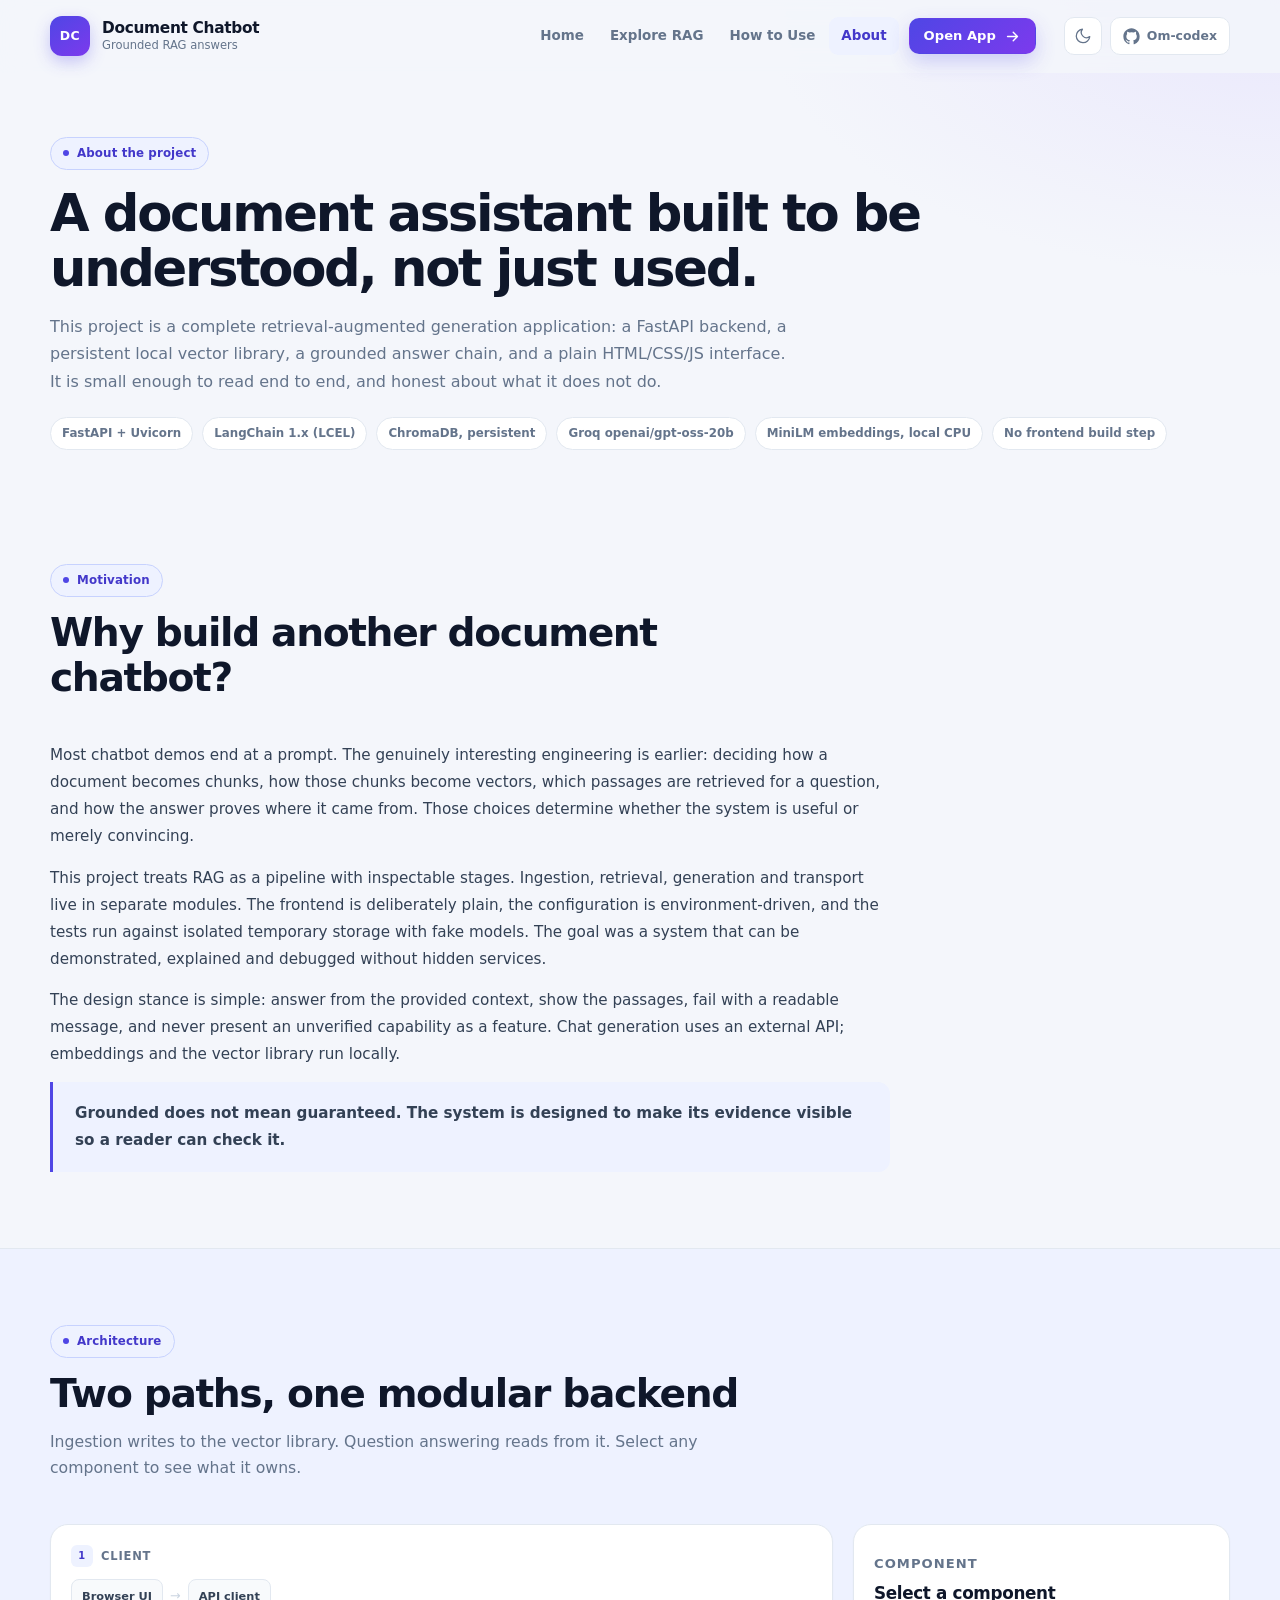
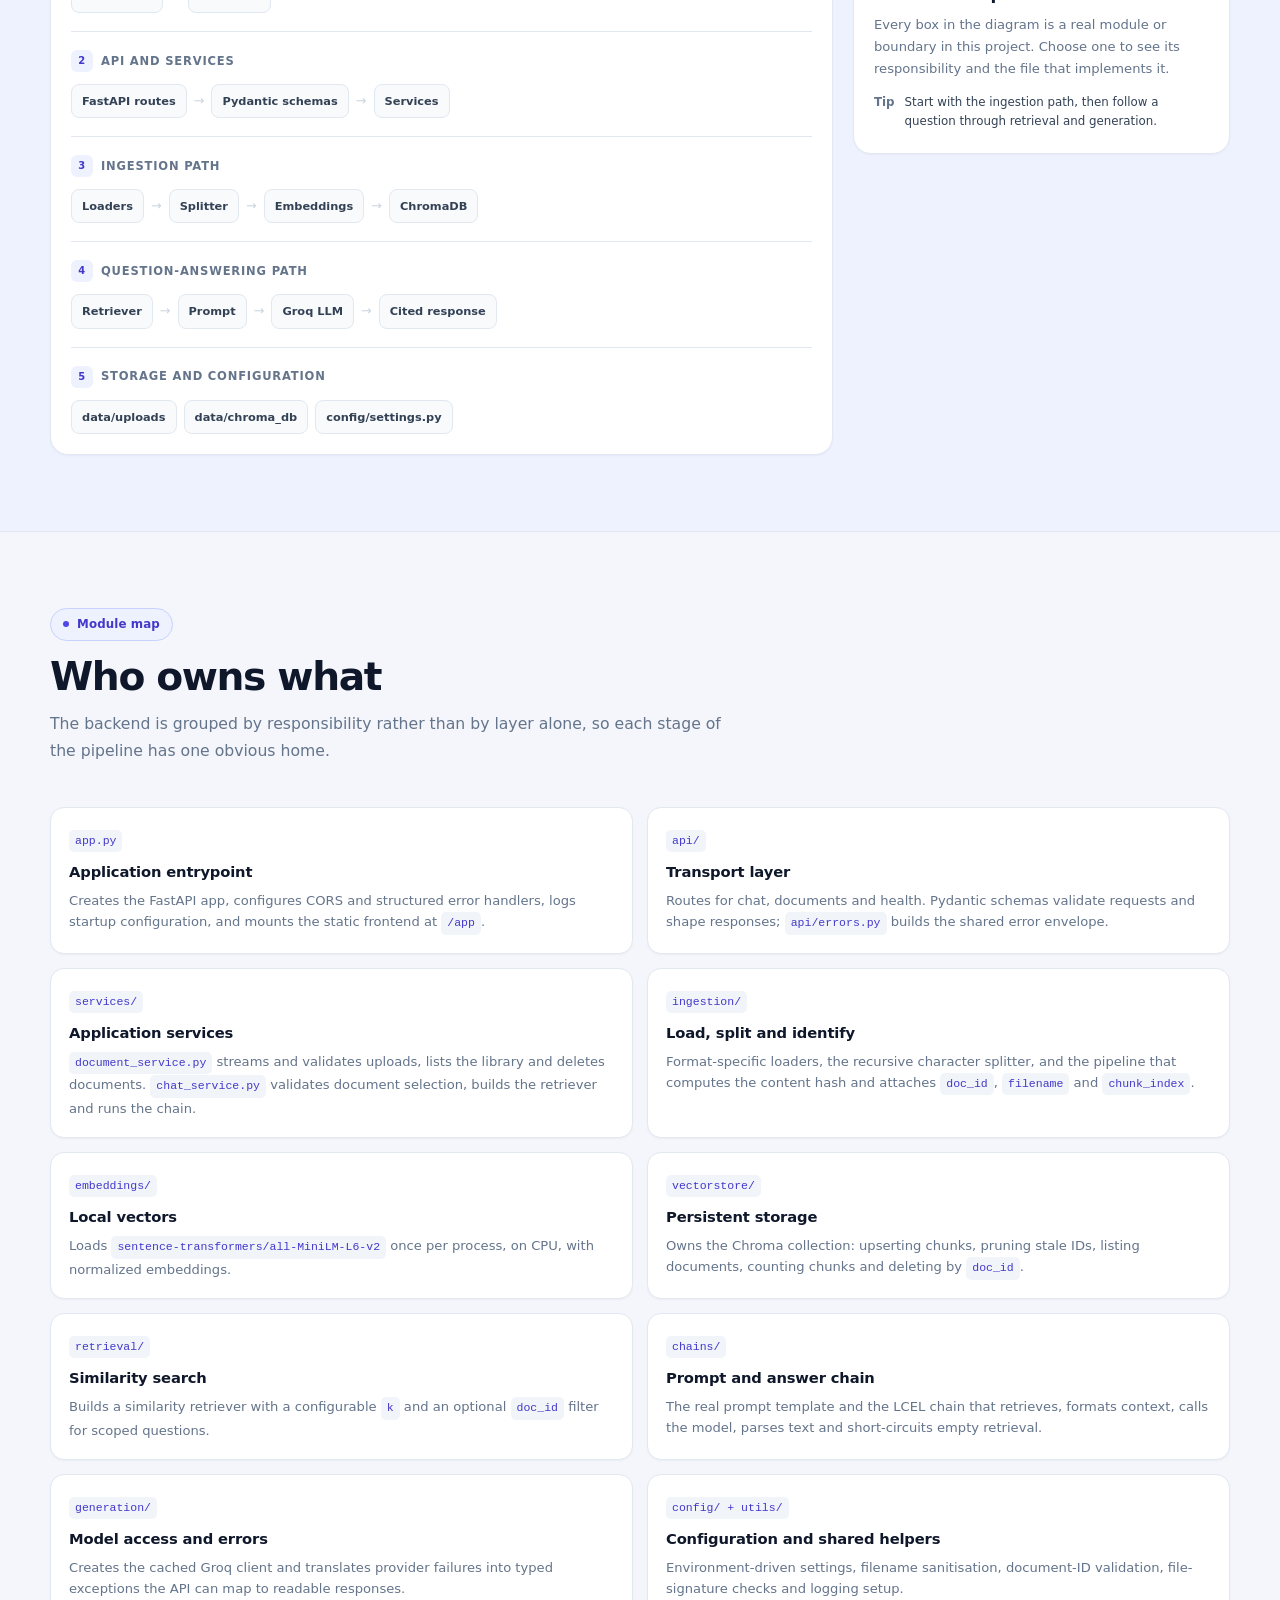
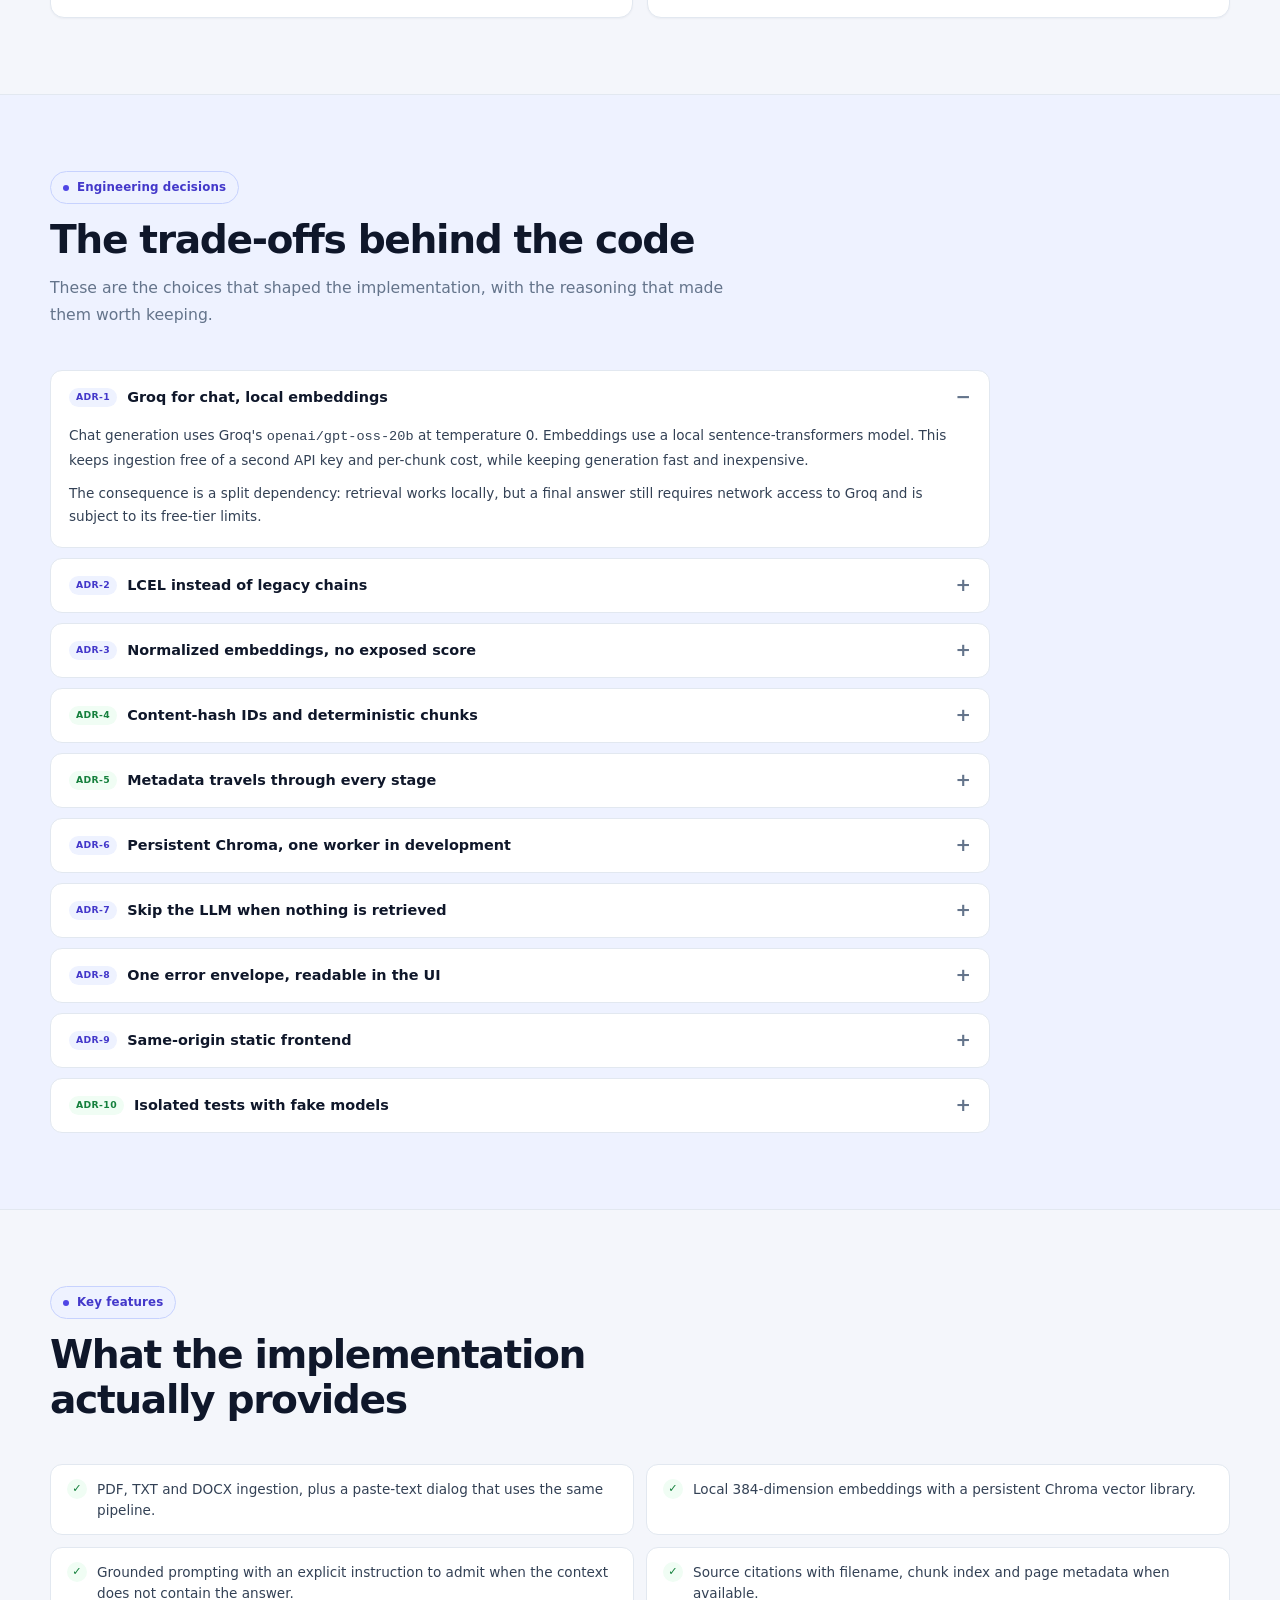
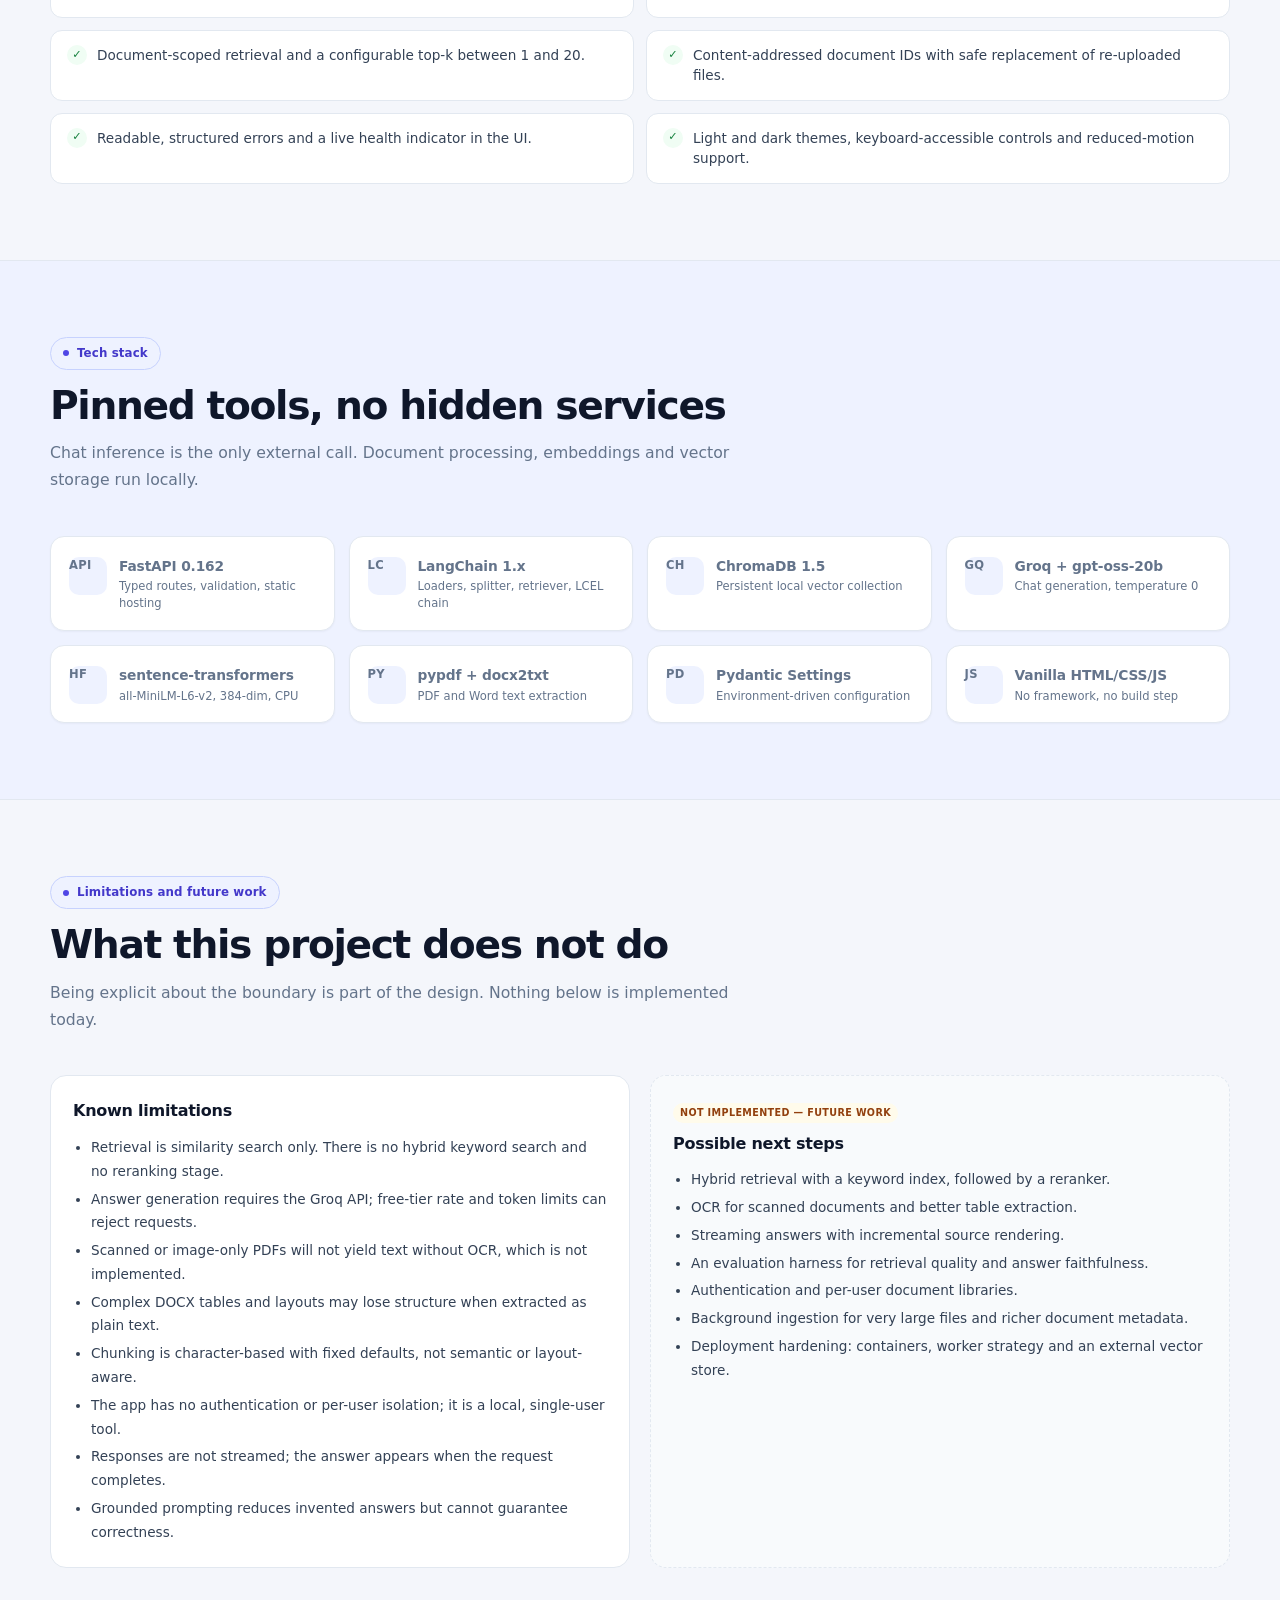
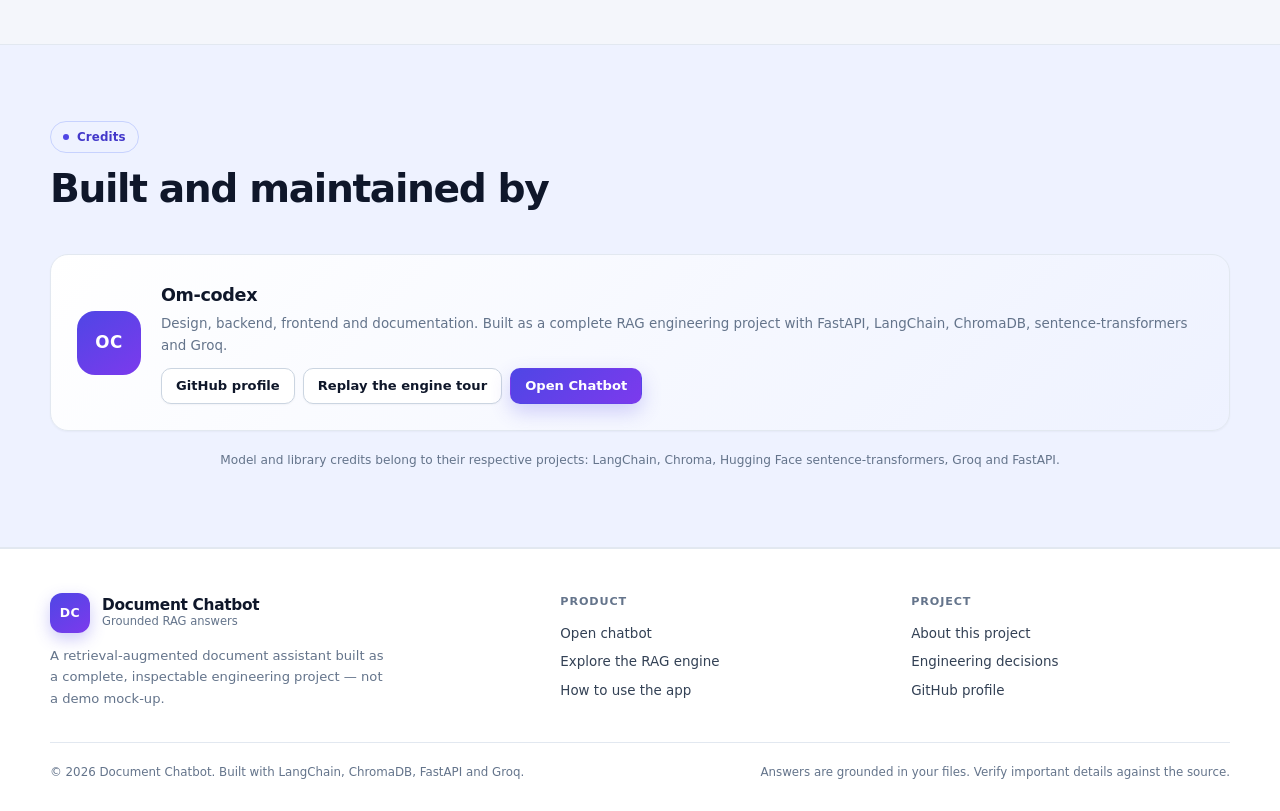
==== frontend/about.html @ 662daa74 "feat(frontend): add landing page, RAG engine tour, app tour and About page Add a professional site f" ====
<!doctype html>
<html lang="en">
<head>
  <meta charset="utf-8" />
  <meta name="viewport" content="width=device-width, initial-scale=1" />
  <meta name="description" content="About the Document Chatbot: motivation, architecture, backend module responsibilities, engineering decisions, limitations and credits." />
  <title>About — Document Chatbot</title>
  <link rel="icon" href="favicon.svg" type="image/svg+xml" />
  <link rel="stylesheet" href="css/site.css?v=1" />
  <script src="js/theme.js"></script>
</head>
<body>
  <a class="skip-link" href="#main">Skip to content</a>

  <header class="site-header" id="site-header">
    <div class="container site-header__inner">
      <a class="site-brand" href="index.html" aria-label="Document Chatbot home">
        <span class="site-brand__mark" aria-hidden="true">DC</span>
        <span class="site-brand__text">
          <strong>Document Chatbot</strong>
          <span>Grounded RAG answers</span>
        </span>
      </a>

      <nav class="site-nav" id="site-nav" aria-label="Primary">
        <a href="index.html">Home</a>
        <a href="tour.html?tour=rag">Explore RAG</a>
        <a href="tour.html?tour=app">How to Use</a>
        <a href="about.html" aria-current="page">About</a>
        <a class="btn btn--primary btn--sm" href="chat.html">
          Open App
          <svg viewBox="0 0 24 24" fill="none" stroke="currentColor" stroke-width="2" stroke-linecap="round" stroke-linejoin="round" aria-hidden="true">
            <path d="M5 12h14M13 6l6 6-6 6" />
          </svg>
        </a>
      </nav>

      <div class="site-tools">
        <button id="theme-toggle" class="icon-btn" type="button" aria-label="Dark mode" aria-pressed="false" title="Switch to dark mode">
          <svg class="theme-icon theme-icon--moon" viewBox="0 0 24 24" fill="none" stroke="currentColor" stroke-width="1.7" stroke-linecap="round" stroke-linejoin="round" aria-hidden="true">
            <path d="M21 12.8A9 9 0 1 1 11.2 3a7 7 0 0 0 9.8 9.8Z" />
          </svg>
          <svg class="theme-icon theme-icon--sun" viewBox="0 0 24 24" fill="none" stroke="currentColor" stroke-width="1.7" stroke-linecap="round" stroke-linejoin="round" aria-hidden="true">
            <circle cx="12" cy="12" r="4" />
            <path d="M12 2v2M12 20v2M4.93 4.93l1.41 1.41M17.66 17.66l1.41 1.41M2 12h2M20 12h2M6.34 17.66l-1.41 1.41M19.07 4.93l-1.41 1.41" />
          </svg>
        </button>
        <a class="github-link" href="https://github.com/Om-codex" target="_blank" rel="noopener noreferrer" title="Om-codex on GitHub" aria-label="Om-codex on GitHub">
          <svg viewBox="0 0 24 24" fill="currentColor" aria-hidden="true">
            <path d="M12 .5C5.73.5.5 5.73.5 12a11.5 11.5 0 0 0 7.86 10.92c.58.1.79-.25.79-.56v-2c-3.2.7-3.88-1.37-3.88-1.37-.53-1.34-1.3-1.7-1.3-1.7-1.06-.72.08-.71.08-.71 1.17.08 1.78 1.2 1.78 1.2 1.04 1.78 2.73 1.27 3.4.97.1-.75.4-1.27.73-1.56-2.55-.29-5.23-1.28-5.23-5.7 0-1.26.45-2.29 1.19-3.1-.12-.29-.52-1.46.11-3.05 0 0 .97-.31 3.18 1.18a11.1 11.1 0 0 1 5.8 0c2.2-1.49 3.17-1.18 3.17-1.18.63 1.59.23 2.76.11 3.05.74.81 1.19 1.84 1.19 3.1 0 4.43-2.69 5.4-5.25 5.69.41.36.78 1.06.78 2.14v3.17c0 .31.21.67.8.56A11.5 11.5 0 0 0 23.5 12C23.5 5.73 18.27.5 12 .5Z" />
          </svg>
          <span>Om-codex</span>
        </a>
        <button class="nav-toggle" id="nav-toggle" type="button" aria-expanded="false" aria-controls="site-nav" aria-label="Open menu">
          <span></span><span></span><span></span>
        </button>
      </div>
    </div>
  </header>

  <main id="main">
    <!-- =========================================================== A. intro -->
    <section class="about-hero">
      <div class="container">
        <span class="eyebrow">About the project</span>
        <h1>A document assistant built to be understood, not just used.</h1>
        <p>
          This project is a complete retrieval-augmented generation application: a FastAPI
          backend, a persistent local vector library, a grounded answer chain, and a plain
          HTML/CSS/JS interface. It is small enough to read end to end, and honest about
          what it does not do.
        </p>
        <div class="about-facts">
          <span class="about-fact">FastAPI + Uvicorn</span>
          <span class="about-fact">LangChain 1.x (LCEL)</span>
          <span class="about-fact">ChromaDB, persistent</span>
          <span class="about-fact">Groq openai/gpt-oss-20b</span>
          <span class="about-fact">MiniLM embeddings, local CPU</span>
          <span class="about-fact">No frontend build step</span>
        </div>
      </div>
    </section>

    <!-- ====================================================== A. motivation -->
    <section class="section" id="motivation">
      <div class="container">
        <div class="section-head section-head--left" data-reveal>
          <span class="eyebrow">Motivation</span>
          <h2>Why build another document chatbot?</h2>
        </div>

        <div class="prose" data-reveal>
          <p>
            Most chatbot demos end at a prompt. The genuinely interesting engineering is
            earlier: deciding how a document becomes chunks, how those chunks become
            vectors, which passages are retrieved for a question, and how the answer
            proves where it came from. Those choices determine whether the system is
            useful or merely convincing.
          </p>
          <p>
            This project treats RAG as a pipeline with inspectable stages. Ingestion,
            retrieval, generation and transport live in separate modules. The frontend is
            deliberately plain, the configuration is environment-driven, and the tests run
            against isolated temporary storage with fake models. The goal was a system
            that can be demonstrated, explained and debugged without hidden services.
          </p>
          <p>
            The design stance is simple: answer from the provided context, show the
            passages, fail with a readable message, and never present an unverified
            capability as a feature. Chat generation uses an external API; embeddings and
            the vector library run locally.
          </p>
          <p class="pull-quote">
            Grounded does not mean guaranteed. The system is designed to make its evidence
            visible so a reader can check it.
          </p>
        </div>
      </div>
    </section>

    <!-- ==================================================== B. architecture -->
    <section class="section section--soft" id="architecture">
      <div class="container">
        <div class="section-head section-head--left" data-reveal>
          <span class="eyebrow">Architecture</span>
          <h2>Two paths, one modular backend</h2>
          <p>Ingestion writes to the vector library. Question answering reads from it. Select any component to see what it owns.</p>
        </div>

        <div class="arch-layout" data-reveal>
          <div class="arch-canvas">
            <div class="arch-lane">
              <p class="arch-lane__title"><span>1</span>Client</p>
              <div class="arch-flow">
                <button class="arch-node" type="button" data-node="client" aria-pressed="false">Browser UI</button>
                <span class="arch-arrow" aria-hidden="true">→</span>
                <button class="arch-node" type="button" data-node="apiclient" aria-pressed="false">API client</button>
              </div>
            </div>

            <div class="arch-lane">
              <p class="arch-lane__title"><span>2</span>API and services</p>
              <div class="arch-flow">
                <button class="arch-node" type="button" data-node="routes" aria-pressed="false">FastAPI routes</button>
                <span class="arch-arrow" aria-hidden="true">→</span>
                <button class="arch-node" type="button" data-node="schemas" aria-pressed="false">Pydantic schemas</button>
                <span class="arch-arrow" aria-hidden="true">→</span>
                <button class="arch-node" type="button" data-node="services" aria-pressed="false">Services</button>
              </div>
            </div>

            <div class="arch-lane">
              <p class="arch-lane__title"><span>3</span>Ingestion path</p>
              <div class="arch-flow">
                <button class="arch-node" type="button" data-node="loaders" aria-pressed="false">Loaders</button>
                <span class="arch-arrow" aria-hidden="true">→</span>
                <button class="arch-node" type="button" data-node="splitter" aria-pressed="false">Splitter</button>
                <span class="arch-arrow" aria-hidden="true">→</span>
                <button class="arch-node" type="button" data-node="embeddings" aria-pressed="false">Embeddings</button>
                <span class="arch-arrow" aria-hidden="true">→</span>
                <button class="arch-node" type="button" data-node="chroma" aria-pressed="false">ChromaDB</button>
              </div>
            </div>

            <div class="arch-lane">
              <p class="arch-lane__title"><span>4</span>Question-answering path</p>
              <div class="arch-flow">
                <button class="arch-node" type="button" data-node="retriever" aria-pressed="false">Retriever</button>
                <span class="arch-arrow" aria-hidden="true">→</span>
                <button class="arch-node" type="button" data-node="prompt" aria-pressed="false">Prompt</button>
                <span class="arch-arrow" aria-hidden="true">→</span>
                <button class="arch-node" type="button" data-node="llm" aria-pressed="false">Groq LLM</button>
                <span class="arch-arrow" aria-hidden="true">→</span>
                <button class="arch-node" type="button" data-node="response" aria-pressed="false">Cited response</button>
              </div>
            </div>

            <div class="arch-lane">
              <p class="arch-lane__title"><span>5</span>Storage and configuration</p>
              <div class="arch-flow">
                <button class="arch-node" type="button" data-node="uploads" aria-pressed="false">data/uploads</button>
                <button class="arch-node" type="button" data-node="chromadb" aria-pressed="false">data/chroma_db</button>
                <button class="arch-node" type="button" data-node="settings" aria-pressed="false">config/settings.py</button>
              </div>
            </div>
          </div>

          <aside class="arch-detail" id="arch-detail" aria-live="polite">
            <p class="arch-detail__kicker">Component</p>
            <h3>Select a component</h3>
            <p>Every box in the diagram is a real module or boundary in this project. Choose one to see its responsibility and the file that implements it.</p>
            <dl>
              <dt>Tip</dt>
              <dd>Start with the ingestion path, then follow a question through retrieval and generation.</dd>
            </dl>
          </aside>
        </div>
      </div>
    </section>

    <!-- ======================================================= C. modules -->
    <section class="section" id="modules">
      <div class="container">
        <div class="section-head section-head--left" data-reveal>
          <span class="eyebrow">Module map</span>
          <h2>Who owns what</h2>
          <p>The backend is grouped by responsibility rather than by layer alone, so each stage of the pipeline has one obvious home.</p>
        </div>

        <div class="module-grid">
          <article class="module-card" data-reveal>
            <code>app.py</code>
            <h3>Application entrypoint</h3>
            <p>Creates the FastAPI app, configures CORS and structured error handlers, logs startup configuration, and mounts the static frontend at <code>/app</code>.</p>
          </article>
          <article class="module-card" data-reveal>
            <code>api/</code>
            <h3>Transport layer</h3>
            <p>Routes for chat, documents and health. Pydantic schemas validate requests and shape responses; <code>api/errors.py</code> builds the shared error envelope.</p>
          </article>
          <article class="module-card" data-reveal>
            <code>services/</code>
            <h3>Application services</h3>
            <p><code>document_service.py</code> streams and validates uploads, lists the library and deletes documents. <code>chat_service.py</code> validates document selection, builds the retriever and runs the chain.</p>
          </article>
          <article class="module-card" data-reveal>
            <code>ingestion/</code>
            <h3>Load, split and identify</h3>
            <p>Format-specific loaders, the recursive character splitter, and the pipeline that computes the content hash and attaches <code>doc_id</code>, <code>filename</code> and <code>chunk_index</code>.</p>
          </article>
          <article class="module-card" data-reveal>
            <code>embeddings/</code>
            <h3>Local vectors</h3>
            <p>Loads <code>sentence-transformers/all-MiniLM-L6-v2</code> once per process, on CPU, with normalized embeddings.</p>
          </article>
          <article class="module-card" data-reveal>
            <code>vectorstore/</code>
            <h3>Persistent storage</h3>
            <p>Owns the Chroma collection: upserting chunks, pruning stale IDs, listing documents, counting chunks and deleting by <code>doc_id</code>.</p>
          </article>
          <article class="module-card" data-reveal>
            <code>retrieval/</code>
            <h3>Similarity search</h3>
            <p>Builds a similarity retriever with a configurable <code>k</code> and an optional <code>doc_id</code> filter for scoped questions.</p>
          </article>
          <article class="module-card" data-reveal>
            <code>chains/</code>
            <h3>Prompt and answer chain</h3>
            <p>The real prompt template and the LCEL chain that retrieves, formats context, calls the model, parses text and short-circuits empty retrieval.</p>
          </article>
          <article class="module-card" data-reveal>
            <code>generation/</code>
            <h3>Model access and errors</h3>
            <p>Creates the cached Groq client and translates provider failures into typed exceptions the API can map to readable responses.</p>
          </article>
          <article class="module-card" data-reveal>
            <code>config/ + utils/</code>
            <h3>Configuration and shared helpers</h3>
            <p>Environment-driven settings, filename sanitisation, document-ID validation, file-signature checks and logging setup.</p>
          </article>
        </div>
      </div>
    </section>

    <!-- ===================================================== D. decisions -->
    <section class="section section--soft" id="decisions">
      <div class="container">
        <div class="section-head section-head--left" data-reveal>
          <span class="eyebrow">Engineering decisions</span>
          <h2>The trade-offs behind the code</h2>
          <p>These are the choices that shaped the implementation, with the reasoning that made them worth keeping.</p>
        </div>

        <div class="decision-list" data-reveal>
          <details class="decision">
            <summary><span class="decision__tag decision__tag--design">ADR-1</span> Groq for chat, local embeddings</summary>
            <div class="decision__body">
              <p>Chat generation uses Groq's <code>openai/gpt-oss-20b</code> at temperature 0. Embeddings use a local sentence-transformers model. This keeps ingestion free of a second API key and per-chunk cost, while keeping generation fast and inexpensive.</p>
              <p>The consequence is a split dependency: retrieval works locally, but a final answer still requires network access to Groq and is subject to its free-tier limits.</p>
            </div>
          </details>

          <details class="decision">
            <summary><span class="decision__tag decision__tag--design">ADR-2</span> LCEL instead of legacy chains</summary>
            <div class="decision__body">
              <p>The answer path is composed with LangChain Expression Language: retrieve, format documents, build the prompt, call the model, parse the string. LCEL keeps the data flow explicit and makes the empty-retrieval branch easy to isolate.</p>
            </div>
          </details>

          <details class="decision">
            <summary><span class="decision__tag decision__tag--design">ADR-3</span> Normalized embeddings, no exposed score</summary>
            <div class="decision__body">
              <p>Vectors are normalized and Chroma uses its default L2 index. The API returns the retrieved passages and metadata, but not a similarity score. Exposing a raw distance without documenting the metric would invite comparisons that do not mean what they appear to mean.</p>
            </div>
          </details>

          <details class="decision">
            <summary><span class="decision__tag decision__tag--doc">ADR-4</span> Content-hash IDs and deterministic chunks</summary>
            <div class="decision__body">
              <p><code>doc_id</code> is the SHA-256 of the file bytes, and each chunk ID combines that hash with its index. Re-uploading identical content replaces the existing document instead of duplicating it.</p>
              <p>Replacement upserts the new chunks first and only then prunes IDs that no longer exist, so a failed update does not delete the previous working version first.</p>
            </div>
          </details>

          <details class="decision">
            <summary><span class="decision__tag decision__tag--doc">ADR-5</span> Metadata travels through every stage</summary>
            <div class="decision__body">
              <p>Every chunk carries <code>doc_id</code>, <code>filename</code> and <code>chunk_index</code>, plus page metadata supplied by the loader. That is what makes document scoping and page-level citations possible without a second index.</p>
            </div>
          </details>

          <details class="decision">
            <summary><span class="decision__tag decision__tag--design">ADR-6</span> Persistent Chroma, one worker in development</summary>
            <div class="decision__body">
              <p>Chroma runs in persistent local mode under <code>data/chroma_db</code>. The embedding model, vector store and LLM client are cached per process, so local development uses a single Uvicorn worker.</p>
              <p>Scaling to multiple workers would mean each process loads its own model and opens its own client; that is a deployment concern this local project does not pretend to solve.</p>
            </div>
          </details>

          <details class="decision">
            <summary><span class="decision__tag decision__tag--design">ADR-7</span> Skip the LLM when nothing is retrieved</summary>
            <div class="decision__body">
              <p>If retrieval returns no chunks, the chain returns a fixed message explaining that no relevant information was found. Calling the model with empty context could only produce an ungrounded answer, and it would make an infrastructure failure harder to distinguish from a genuine miss.</p>
            </div>
          </details>

          <details class="decision">
            <summary><span class="decision__tag decision__tag--design">ADR-8</span> One error envelope, readable in the UI</summary>
            <div class="decision__body">
              <p>Application errors return a consistent JSON shape with a code and message. Provider failures such as rate limits and timeouts are translated before they reach the browser. The frontend renders these as a dismissible banner, inline feedback or a toast — never a browser alert.</p>
            </div>
          </details>

          <details class="decision">
            <summary><span class="decision__tag decision__tag--design">ADR-9</span> Same-origin static frontend</summary>
            <div class="decision__body">
              <p>FastAPI serves the frontend from the same process at <code>/app</code>, so there is no separate frontend server and no CORS requirement by default. The UI is plain HTML, CSS and JavaScript with no build step.</p>
            </div>
          </details>

          <details class="decision">
            <summary><span class="decision__tag decision__tag--doc">ADR-10</span> Isolated tests with fake models</summary>
            <div class="decision__body">
              <p>The normal test suite uses temporary Chroma and upload directories, fake embeddings and a fake chat model. A real-provider test is opt-in through an environment variable. This keeps the suite fast, deterministic and independent of network access.</p>
            </div>
          </details>
        </div>
      </div>
    </section>

    <!-- ======================================================== E. features -->
    <section class="section" id="features">
      <div class="container">
        <div class="section-head section-head--left" data-reveal>
          <span class="eyebrow">Key features</span>
          <h2>What the implementation actually provides</h2>
        </div>

        <ul class="check-list" data-reveal>
          <li>PDF, TXT and DOCX ingestion, plus a paste-text dialog that uses the same pipeline.</li>
          <li>Local 384-dimension embeddings with a persistent Chroma vector library.</li>
          <li>Grounded prompting with an explicit instruction to admit when the context does not contain the answer.</li>
          <li>Source citations with filename, chunk index and page metadata when available.</li>
          <li>Document-scoped retrieval and a configurable top-k between 1 and 20.</li>
          <li>Content-addressed document IDs with safe replacement of re-uploaded files.</li>
          <li>Readable, structured errors and a live health indicator in the UI.</li>
          <li>Light and dark themes, keyboard-accessible controls and reduced-motion support.</li>
        </ul>
      </div>
    </section>

    <!-- =========================================================== F. stack -->
    <section class="section section--soft" id="stack">
      <div class="container">
        <div class="section-head section-head--left" data-reveal>
          <span class="eyebrow">Tech stack</span>
          <h2>Pinned tools, no hidden services</h2>
          <p>Chat inference is the only external call. Document processing, embeddings and vector storage run locally.</p>
        </div>

        <div class="tech-grid">
          <div class="tech-card" data-reveal><span class="tech-icon">API</span><span><strong>FastAPI 0.162</strong><span>Typed routes, validation, static hosting</span></span></div>
          <div class="tech-card" data-reveal><span class="tech-icon">LC</span><span><strong>LangChain 1.x</strong><span>Loaders, splitter, retriever, LCEL chain</span></span></div>
          <div class="tech-card" data-reveal><span class="tech-icon">CH</span><span><strong>ChromaDB 1.5</strong><span>Persistent local vector collection</span></span></div>
          <div class="tech-card" data-reveal><span class="tech-icon">GQ</span><span><strong>Groq + gpt-oss-20b</strong><span>Chat generation, temperature 0</span></span></div>
          <div class="tech-card" data-reveal><span class="tech-icon">HF</span><span><strong>sentence-transformers</strong><span>all-MiniLM-L6-v2, 384-dim, CPU</span></span></div>
          <div class="tech-card" data-reveal><span class="tech-icon">PY</span><span><strong>pypdf + docx2txt</strong><span>PDF and Word text extraction</span></span></div>
          <div class="tech-card" data-reveal><span class="tech-icon">PD</span><span><strong>Pydantic Settings</strong><span>Environment-driven configuration</span></span></div>
          <div class="tech-card" data-reveal><span class="tech-icon">JS</span><span><strong>Vanilla HTML/CSS/JS</strong><span>No framework, no build step</span></span></div>
        </div>
      </div>
    </section>

    <!-- ===================================================== G. limitations -->
    <section class="section" id="limits">
      <div class="container">
        <div class="section-head section-head--left" data-reveal>
          <span class="eyebrow">Limitations and future work</span>
          <h2>What this project does not do</h2>
          <p>Being explicit about the boundary is part of the design. Nothing below is implemented today.</p>
        </div>

        <div class="two-col" data-reveal>
          <div class="info-panel">
            <h3>Known limitations</h3>
            <ul>
              <li>Retrieval is similarity search only. There is no hybrid keyword search and no reranking stage.</li>
              <li>Answer generation requires the Groq API; free-tier rate and token limits can reject requests.</li>
              <li>Scanned or image-only PDFs will not yield text without OCR, which is not implemented.</li>
              <li>Complex DOCX tables and layouts may lose structure when extracted as plain text.</li>
              <li>Chunking is character-based with fixed defaults, not semantic or layout-aware.</li>
              <li>The app has no authentication or per-user isolation; it is a local, single-user tool.</li>
              <li>Responses are not streamed; the answer appears when the request completes.</li>
              <li>Grounded prompting reduces invented answers but cannot guarantee correctness.</li>
            </ul>
          </div>

          <div class="info-panel info-panel--future">
            <span class="info-panel__label">Not implemented — future work</span>
            <h3>Possible next steps</h3>
            <ul>
              <li>Hybrid retrieval with a keyword index, followed by a reranker.</li>
              <li>OCR for scanned documents and better table extraction.</li>
              <li>Streaming answers with incremental source rendering.</li>
              <li>An evaluation harness for retrieval quality and answer faithfulness.</li>
              <li>Authentication and per-user document libraries.</li>
              <li>Background ingestion for very large files and richer document metadata.</li>
              <li>Deployment hardening: containers, worker strategy and an external vector store.</li>
            </ul>
          </div>
        </div>
      </div>
    </section>

    <!-- ========================================================= H. credits -->
    <section class="section section--soft" id="credits">
      <div class="container">
        <div class="section-head section-head--left" data-reveal>
          <span class="eyebrow">Credits</span>
          <h2>Built and maintained by</h2>
        </div>

        <div class="credit-card" data-reveal>
          <div class="credit-avatar" aria-hidden="true">OC</div>
          <div>
            <h3>Om-codex</h3>
            <p>Design, backend, frontend and documentation. Built as a complete RAG engineering project with FastAPI, LangChain, ChromaDB, sentence-transformers and Groq.</p>
            <div class="credit-links">
              <a class="btn btn--secondary btn--sm" href="https://github.com/Om-codex" target="_blank" rel="noopener noreferrer">GitHub profile</a>
              <a class="btn btn--secondary btn--sm" href="tour.html?tour=rag">Replay the engine tour</a>
              <a class="btn btn--primary btn--sm" href="chat.html">Open Chatbot</a>
            </div>
          </div>
        </div>

        <p class="tech-note">Model and library credits belong to their respective projects: LangChain, Chroma, Hugging Face sentence-transformers, Groq and FastAPI.</p>
      </div>
    </section>
  </main>

  <footer class="site-footer">
    <div class="container">
      <div class="footer-grid">
        <div class="footer-brand">
          <a class="site-brand" href="index.html">
            <span class="site-brand__mark" aria-hidden="true">DC</span>
            <span class="site-brand__text">
              <strong>Document Chatbot</strong>
              <span>Grounded RAG answers</span>
            </span>
          </a>
          <p>A retrieval-augmented document assistant built as a complete, inspectable engineering project &mdash; not a demo mock-up.</p>
        </div>

        <div class="footer-col">
          <h3>Product</h3>
          <a href="chat.html">Open chatbot</a>
          <a href="tour.html?tour=rag">Explore the RAG engine</a>
          <a href="tour.html?tour=app">How to use the app</a>
        </div>

        <div class="footer-col">
          <h3>Project</h3>
          <a href="about.html">About this project</a>
          <a href="about.html#decisions">Engineering decisions</a>
          <a href="https://github.com/Om-codex" target="_blank" rel="noopener noreferrer">GitHub profile</a>
        </div>
      </div>

      <div class="footer-bottom">
        <span>&copy; <span id="year">2026</span> Document Chatbot. Built with LangChain, ChromaDB, FastAPI and Groq.</span>
        <span>Answers are grounded in your files. Verify important details against the source.</span>
      </div>
    </div>
  </footer>

  <script src="js/site.js" defer></script>
  <script type="module" src="js/about.js"></script>
</body>
</html>
---- frontend/css/site.css ----
/* ==========================================================================
   Document Chatbot — marketing site, tours and About page
   Plain CSS, no build step, no external assets. Shares the palette and
   component language of the chatbot UI in styles.css.
   ========================================================================== */

:root {
  --bg: #f4f6fb;
  --bg-soft: #eef2ff;
  --surface: #ffffff;
  --surface-2: #f8fafc;
  --surface-3: #f1f5f9;
  --border: #e2e8f0;
  --border-strong: #cbd5e1;
  --text: #0f172a;
  --text-soft: #334155;
  --muted: #64748b;
  --accent: #4f46e5;
  --accent-strong: #4338ca;
  --accent-2: #7c3aed;
  --accent-soft: #eef2ff;
  --accent-border: #c7d2fe;
  --success: #15803d;
  --success-soft: #f0fdf4;
  --success-border: #bbf7d0;
  --warning: #92400e;
  --warning-soft: #fffbeb;
  --warning-border: #fde68a;
  --danger: #b91c1c;
  --danger-soft: #fef2f2;
  --danger-border: #fecaca;
  --radius-lg: 24px;
  --radius: 16px;
  --radius-sm: 10px;
  --shadow-sm: 0 1px 2px rgba(15, 23, 42, 0.04);
  --shadow: 0 1px 2px rgba(15, 23, 42, 0.04), 0 12px 34px rgba(15, 23, 42, 0.07);
  --shadow-lg: 0 24px 70px rgba(15, 23, 42, 0.14);
  --container: 1180px;
  --header-h: 72px;
  --font: ui-sans-serif, system-ui, -apple-system, "Segoe UI", Roboto, Helvetica, Arial, sans-serif;
  --mono: ui-monospace, SFMono-Regular, Consolas, "Liberation Mono", monospace;
  --focus: 0 0 0 3px rgba(79, 70, 229, 0.24);
  color-scheme: light;
}

:root[data-theme="dark"] {
  --bg: #0b1120;
  --bg-soft: #101a2e;
  --surface: #111827;
  --surface-2: #0f172a;
  --surface-3: #1e293b;
  --border: #24324a;
  --border-strong: #334155;
  --text: #e2e8f0;
  --text-soft: #cbd5e1;
  --muted: #94a3b8;
  --accent: #6366f1;
  --accent-strong: #a5b4fc;
  --accent-2: #8b5cf6;
  --accent-soft: rgba(99, 102, 241, 0.16);
  --accent-border: rgba(129, 140, 248, 0.4);
  --success: #86efac;
  --success-soft: rgba(74, 222, 128, 0.12);
  --success-border: rgba(74, 222, 128, 0.36);
  --warning: #fcd34d;
  --warning-soft: rgba(251, 191, 36, 0.12);
  --warning-border: rgba(251, 191, 36, 0.36);
  --danger: #fca5a5;
  --danger-soft: rgba(248, 113, 113, 0.12);
  --danger-border: rgba(248, 113, 113, 0.36);
  --shadow-sm: 0 1px 2px rgba(0, 0, 0, 0.4);
  --shadow: 0 1px 2px rgba(0, 0, 0, 0.4), 0 12px 34px rgba(0, 0, 0, 0.35);
  --shadow-lg: 0 24px 70px rgba(0, 0, 0, 0.55);
  --focus: 0 0 0 3px rgba(99, 102, 241, 0.4);
  color-scheme: dark;
}

*,
*::before,
*::after {
  box-sizing: border-box;
}

[hidden] {
  display: none !important;
}

html {
  scroll-behavior: smooth;
  scroll-padding-top: calc(var(--header-h) + 20px);
}

html.tour-open,
html.tour-open body {
  overflow: hidden;
}

body {
  margin: 0;
  min-height: 100%;
  background:
    radial-gradient(1000px 520px at 8% -8%, rgba(199, 210, 254, 0.55) 0%, transparent 62%),
    radial-gradient(900px 480px at 100% 0%, rgba(221, 214, 254, 0.45) 0%, transparent 58%),
    var(--bg);
  color: var(--text);
  font-family: var(--font);
  font-size: 16px;
  line-height: 1.6;
  -webkit-font-smoothing: antialiased;
}

:root[data-theme="dark"] body {
  background:
    radial-gradient(1000px 520px at 8% -8%, rgba(79, 70, 229, 0.2) 0%, transparent 62%),
    radial-gradient(900px 480px at 100% 0%, rgba(139, 92, 246, 0.14) 0%, transparent 58%),
    var(--bg);
}

h1,
h2,
h3,
h4,
p {
  margin: 0;
}

img,
svg {
  display: block;
  max-width: 100%;
}

a {
  color: inherit;
}

button,
input,
textarea,
select {
  font: inherit;
  color: inherit;
}

button {
  cursor: pointer;
}

button:disabled {
  cursor: not-allowed;
}

:focus-visible {
  outline: none;
  box-shadow: var(--focus);
  border-radius: 7px;
}

::selection {
  background: rgba(79, 70, 229, 0.2);
}

.container {
  width: min(var(--container), calc(100% - 48px));
  margin-inline: auto;
}

.sr-only {
  position: absolute;
  width: 1px;
  height: 1px;
  padding: 0;
  margin: -1px;
  overflow: hidden;
  clip: rect(0, 0, 0, 0);
  white-space: nowrap;
  border: 0;
}

.skip-link {
  position: fixed;
  top: 10px;
  left: 10px;
  z-index: 200;
  padding: 10px 14px;
  border-radius: 9px;
  background: var(--accent);
  color: #fff;
  font-size: 0.85rem;
  font-weight: 700;
  text-decoration: none;
  transform: translateY(-160%);
  transition: transform 140ms ease;
}

.skip-link:focus {
  transform: translateY(0);
}

/* ------------------------------------------------------------------ header */

.site-header {
  position: sticky;
  top: 0;
  z-index: 60;
  border-bottom: 1px solid transparent;
  background: color-mix(in srgb, var(--bg) 84%, transparent);
  backdrop-filter: blur(14px);
  transition: border-color 160ms ease, box-shadow 160ms ease;
}

.site-header.is-scrolled {
  border-bottom-color: var(--border);
  box-shadow: var(--shadow-sm);
}

.site-header__inner {
  position: relative;
  display: flex;
  align-items: center;
  gap: 20px;
  height: var(--header-h);
}

.site-brand {
  display: flex;
  align-items: center;
  gap: 12px;
  text-decoration: none;
  min-width: 0;
}

.site-brand__mark {
  display: grid;
  place-items: center;
  flex: 0 0 auto;
  width: 40px;
  height: 40px;
  border-radius: 12px;
  background: linear-gradient(145deg, var(--accent), var(--accent-2));
  color: #fff;
  font-size: 0.78rem;
  font-weight: 800;
  letter-spacing: 0.04em;
  box-shadow: 0 6px 16px rgba(79, 70, 229, 0.28);
}

.site-brand__text {
  min-width: 0;
}

.site-brand__text strong {
  display: block;
  font-size: 0.96rem;
  letter-spacing: -0.02em;
  line-height: 1.2;
}

.site-brand__text span {
  display: block;
  overflow: hidden;
  color: var(--muted);
  font-size: 0.72rem;
  line-height: 1.3;
  text-overflow: ellipsis;
  white-space: nowrap;
}

.site-nav {
  display: flex;
  align-items: center;
  gap: 2px;
  margin-left: auto;
}

.site-nav a:not(.btn) {
  padding: 8px 12px;
  border-radius: 9px;
  color: var(--muted);
  font-size: 0.84rem;
  font-weight: 600;
  text-decoration: none;
  transition: color 140ms ease, background 140ms ease;
}

.site-nav a:not(.btn):hover {
  background: var(--surface-2);
  color: var(--text);
}

.site-nav a[aria-current="page"] {
  background: var(--accent-soft);
  color: var(--accent-strong);
}

.site-nav .btn {
  margin-left: 8px;
}

.site-tools {
  display: flex;
  align-items: center;
  gap: 8px;
  margin-left: 8px;
}

.nav-toggle {
  display: none;
  place-items: center;
  width: 38px;
  height: 38px;
  padding: 0;
  border: 1px solid var(--border);
  border-radius: 10px;
  background: var(--surface);
  color: var(--muted);
}

.nav-toggle span {
  display: block;
  width: 16px;
  height: 2px;
  margin: 2px auto;
  border-radius: 2px;
  background: currentColor;
  transition: transform 160ms ease, opacity 160ms ease;
}

.site-header.is-open .nav-toggle span:nth-child(1) {
  transform: translateY(4px) rotate(45deg);
}

.site-header.is-open .nav-toggle span:nth-child(2) {
  opacity: 0;
}

.site-header.is-open .nav-toggle span:nth-child(3) {
  transform: translateY(-4px) rotate(-45deg);
}

.icon-btn {
  display: inline-grid;
  place-items: center;
  width: 38px;
  height: 38px;
  padding: 0;
  border: 1px solid var(--border);
  border-radius: 10px;
  background: var(--surface);
  color: var(--muted);
  transition: color 140ms ease, background 140ms ease, border-color 140ms ease;
}

.icon-btn svg {
  width: 18px;
  height: 18px;
}

.icon-btn:hover {
  border-color: var(--border-strong);
  background: var(--surface-2);
  color: var(--text);
}

.theme-icon--sun {
  display: none;
}

:root[data-theme="dark"] .theme-icon--moon {
  display: none;
}

:root[data-theme="dark"] .theme-icon--sun {
  display: block;
}

.github-link {
  display: inline-flex;
  align-items: center;
  justify-content: center;
  gap: 7px;
  height: 38px;
  padding: 0 12px;
  border: 1px solid var(--border);
  border-radius: 10px;
  background: var(--surface);
  color: var(--muted);
  font-size: 0.78rem;
  font-weight: 600;
  text-decoration: none;
  white-space: nowrap;
  transition: color 140ms ease, background 140ms ease, border-color 140ms ease;
}

.github-link svg {
  width: 17px;
  height: 17px;
  flex: 0 0 auto;
}

.github-link:hover {
  border-color: var(--border-strong);
  background: var(--surface-2);
  color: var(--text);
}

/* ----------------------------------------------------------------- buttons */

.btn {
  display: inline-flex;
  align-items: center;
  justify-content: center;
  gap: 8px;
  min-height: 44px;
  padding: 10px 18px;
  border: 1px solid transparent;
  border-radius: 12px;
  font-size: 0.9rem;
  font-weight: 700;
  line-height: 1.2;
  text-align: center;
  text-decoration: none;
  white-space: nowrap;
  transition: background 140ms ease, border-color 140ms ease, color 140ms ease,
    transform 100ms ease, box-shadow 140ms ease;
}

.btn svg {
  width: 17px;
  height: 17px;
  flex: 0 0 auto;
}

.btn:active {
  transform: translateY(1px);
}

.btn--primary {
  background: linear-gradient(135deg, var(--accent), var(--accent-2));
  color: #fff;
  box-shadow: 0 8px 20px rgba(79, 70, 229, 0.24);
}

.btn--primary:hover {
  box-shadow: 0 10px 26px rgba(79, 70, 229, 0.32);
  transform: translateY(-1px);
}

.btn--secondary {
  border-color: var(--border-strong);
  background: var(--surface);
  color: var(--text);
  box-shadow: var(--shadow-sm);
}

.btn--secondary:hover {
  border-color: var(--accent);
  color: var(--accent-strong);
}

.btn--ghost {
  border-color: transparent;
  background: transparent;
  color: var(--muted);
}

.btn--ghost:hover {
  background: var(--surface-2);
  color: var(--text);
}

.btn--sm {
  min-height: 36px;
  padding: 7px 14px;
  border-radius: 10px;
  font-size: 0.82rem;
}

/* -------------------------------------------------------------------- hero */

.hero {
  padding: 72px 0 60px;
}

.hero__grid {
  display: grid;
  grid-template-columns: minmax(0, 1.04fr) minmax(0, 0.96fr);
  gap: 56px;
  align-items: center;
}

.eyebrow {
  display: inline-flex;
  align-items: center;
  gap: 8px;
  padding: 6px 12px;
  border: 1px solid var(--accent-border);
  border-radius: 999px;
  background: var(--accent-soft);
  color: var(--accent-strong);
  font-size: 0.74rem;
  font-weight: 700;
  letter-spacing: 0.01em;
}

.eyebrow::before {
  content: "";
  flex: 0 0 auto;
  width: 6px;
  height: 6px;
  border-radius: 50%;
  background: var(--accent);
}

.hero h1 {
  margin-top: 18px;
  font-size: clamp(2.35rem, 4.7vw, 3.9rem);
  font-weight: 800;
  letter-spacing: -0.045em;
  line-height: 1.06;
}

.hero h1 .grad {
  background: linear-gradient(120deg, var(--accent), var(--accent-2));
  -webkit-background-clip: text;
  background-clip: text;
  color: transparent;
}

.hero__lede {
  max-width: 570px;
  margin-top: 18px;
  color: var(--muted);
  font-size: 1.02rem;
  line-height: 1.72;
}

.hero__actions {
  display: flex;
  flex-wrap: wrap;
  gap: 12px;
  margin-top: 28px;
}

.hero__meta {
  display: flex;
  flex-wrap: wrap;
  gap: 18px;
  margin-top: 26px;
  padding-top: 22px;
  border-top: 1px solid var(--border);
}

.hero__meta span {
  display: inline-flex;
  align-items: center;
  gap: 7px;
  color: var(--muted);
  font-size: 0.79rem;
  font-weight: 600;
}

.hero__meta svg {
  width: 15px;
  height: 15px;
  flex: 0 0 auto;
  color: var(--accent);
}

/* ----------------------------------------------------------- hero visual */

.hero-visual {
  position: relative;
  min-width: 0;
}

.hero-visual__glow {
  position: absolute;
  inset: -12%;
  z-index: -1;
  background: radial-gradient(circle at 62% 42%, rgba(99, 102, 241, 0.24), transparent 62%);
  filter: blur(18px);
}

.hv-window {
  overflow: hidden;
  border: 1px solid var(--border);
  border-radius: 20px;
  background: var(--surface);
  box-shadow: var(--shadow-lg);
}

.hv-topbar {
  display: flex;
  align-items: center;
  gap: 6px;
  padding: 12px 16px;
  border-bottom: 1px solid var(--border);
  background: var(--surface-2);
}

.hv-dot {
  width: 8px;
  height: 8px;
  border-radius: 50%;
  background: var(--border-strong);
}

.hv-title {
  margin-left: auto;
  color: var(--muted);
  font-size: 0.7rem;
  font-weight: 600;
}

.hv-body {
  display: grid;
  padding: 18px;
}

.hv-card {
  padding: 13px;
  border: 1px solid var(--border);
  border-radius: 14px;
  background: var(--surface-2);
}

.hv-card__head {
  display: flex;
  align-items: center;
  gap: 8px;
  margin-bottom: 10px;
  font-size: 0.78rem;
  font-weight: 700;
}

.hv-card__head svg {
  width: 16px;
  height: 16px;
  color: var(--accent);
}

.hv-badge {
  margin-left: auto;
  padding: 2px 7px;
  border-radius: 999px;
  background: var(--surface-3);
  color: var(--muted);
  font-size: 0.62rem;
  font-weight: 800;
  letter-spacing: 0.04em;
  text-transform: uppercase;
}

.hv-badge--soft {
  background: var(--accent-soft);
  color: var(--accent-strong);
}

.hv-drop {
  display: flex;
  align-items: center;
  gap: 10px;
  padding: 11px;
  border: 1px dashed var(--border-strong);
  border-radius: 10px;
  background: var(--surface);
}

.hv-drop svg {
  width: 20px;
  height: 20px;
  flex: 0 0 auto;
  color: var(--accent);
}

.hv-drop strong {
  display: block;
  font-size: 0.76rem;
}

.hv-drop small {
  display: block;
  color: var(--muted);
  font-size: 0.64rem;
}

.hv-drop .hv-badge {
  margin-left: auto;
}

.hv-connector {
  display: grid;
  place-items: center;
  height: 22px;
}

.hv-connector span {
  position: relative;
  width: 2px;
  height: 100%;
  background: linear-gradient(var(--accent-border), var(--accent));
}

.hv-connector span::after {
  content: "";
  position: absolute;
  bottom: -1px;
  left: 50%;
  width: 6px;
  height: 6px;
  border-right: 2px solid var(--accent);
  border-bottom: 2px solid var(--accent);
  transform: translateX(-50%) rotate(45deg);
}

.hv-snippet {
  display: grid;
  grid-template-columns: 22px minmax(0, 1fr);
  gap: 8px;
  padding: 9px;
  border: 1px solid var(--border);
  border-radius: 9px;
  background: var(--surface);
}

.hv-snippet + .hv-snippet {
  margin-top: 7px;
}

.hv-snippet__rank {
  display: grid;
  place-items: center;
  width: 22px;
  height: 22px;
  border-radius: 6px;
  background: var(--accent-soft);
  color: var(--accent-strong);
  font-size: 0.66rem;
  font-weight: 800;
}

.hv-snippet p {
  display: -webkit-box;
  overflow: hidden;
  color: var(--text-soft);
  font-size: 0.74rem;
  line-height: 1.45;
  -webkit-box-orient: vertical;
  -webkit-line-clamp: 2;
}

.hv-snippet__meta {
  grid-column: 2;
  color: var(--muted);
  font-size: 0.64rem;
}

.hv-answer {
  background: linear-gradient(180deg, var(--surface), var(--accent-soft));
}

.hv-ai {
  display: grid;
  place-items: center;
  width: 24px;
  height: 24px;
  border-radius: 7px;
  background: var(--accent);
  color: #fff;
  font-size: 0.6rem;
  font-weight: 800;
}

.hv-answer p {
  color: var(--text-soft);
  font-size: 0.79rem;
  line-height: 1.55;
}

.hv-sources {
  display: flex;
  flex-wrap: wrap;
  gap: 7px;
  margin-top: 10px;
}

.hv-sources span {
  padding: 3px 7px;
  border: 1px solid var(--border);
  border-radius: 999px;
  background: var(--surface);
  color: var(--muted);
  font-size: 0.63rem;
  font-weight: 600;
}

.hero-visual__caption {
  margin-top: 12px;
  color: var(--muted);
  font-size: 0.7rem;
  text-align: center;
}

/* ---------------------------------------------------------------- sections */

.section {
  padding: 76px 0;
}

.section--soft {
  border-block: 1px solid var(--border);
  background: var(--bg-soft);
}

.section-head {
  max-width: 700px;
  margin: 0 auto 42px;
  text-align: center;
}

.section-head .eyebrow {
  margin-bottom: 14px;
}

.section-head h2 {
  font-size: clamp(1.75rem, 3.1vw, 2.45rem);
  letter-spacing: -0.035em;
  line-height: 1.14;
}

.section-head p {
  margin-top: 12px;
  color: var(--muted);
  font-size: 0.98rem;
  line-height: 1.7;
}

.section-head--left {
  margin-inline: 0;
  text-align: left;
}

/* ---------------------------------------------------------------- features */

.feature-grid {
  display: grid;
  grid-template-columns: repeat(3, minmax(0, 1fr));
  gap: 18px;
}

.feature-card {
  padding: 24px;
  border: 1px solid var(--border);
  border-radius: var(--radius);
  background: var(--surface);
  box-shadow: var(--shadow-sm);
  transition: transform 180ms ease, box-shadow 180ms ease, border-color 180ms ease;
}

.feature-card:hover {
  border-color: var(--accent-border);
  box-shadow: var(--shadow);
  transform: translateY(-3px);
}

.feature-icon {
  display: grid;
  place-items: center;
  width: 42px;
  height: 42px;
  margin-bottom: 16px;
  border-radius: 12px;
  background: var(--accent-soft);
  color: var(--accent);
}

.feature-icon svg {
  width: 21px;
  height: 21px;
}

.feature-card h3 {
  font-size: 1rem;
  letter-spacing: -0.015em;
}

.feature-card p {
  margin-top: 8px;
  color: var(--muted);
  font-size: 0.86rem;
  line-height: 1.62;
}

.feature-card code {
  padding: 1px 5px;
  border-radius: 5px;
  background: var(--surface-3);
  font-family: var(--mono);
  font-size: 0.78em;
}

/* ---------------------------------------------------------------- pipeline */

.pipeline {
  display: grid;
  grid-template-columns: repeat(8, minmax(0, 1fr));
  gap: 10px;
}

.pipeline-step {
  position: relative;
  padding: 16px 10px;
  border: 1px solid var(--border);
  border-radius: 14px;
  background: var(--surface);
  text-align: center;
  box-shadow: var(--shadow-sm);
}

.pipeline-step::after {
  content: "";
  position: absolute;
  top: 50%;
  right: -10px;
  width: 10px;
  height: 2px;
  background: var(--border-strong);
}

.pipeline-step:last-child::after {
  display: none;
}

.pipeline-num {
  display: grid;
  place-items: center;
  width: 28px;
  height: 28px;
  margin: 0 auto 10px;
  border-radius: 50%;
  background: var(--accent-soft);
  color: var(--accent-strong);
  font-size: 0.72rem;
  font-weight: 800;
}

.pipeline-step strong {
  display: block;
  font-size: 0.8rem;
  letter-spacing: -0.01em;
}

.pipeline-step span {
  display: block;
  margin-top: 4px;
  color: var(--muted);
  font-size: 0.68rem;
  line-height: 1.4;
}

.pipeline-cta {
  margin-top: 30px;
  text-align: center;
}

/* ------------------------------------------------------------------- tech */

.tech-grid {
  display: grid;
  grid-template-columns: repeat(4, minmax(0, 1fr));
  gap: 14px;
}

.tech-card {
  display: flex;
  gap: 12px;
  padding: 18px;
  border: 1px solid var(--border);
  border-radius: 14px;
  background: var(--surface);
  box-shadow: var(--shadow-sm);
}

.tech-icon {
  display: grid;
  place-items: center;
  flex: 0 0 auto;
  width: 38px;
  height: 38px;
  border-radius: 10px;
  background: var(--accent-soft);
  color: var(--accent-strong);
}

.tech-icon svg {
  width: 19px;
  height: 19px;
}

.tech-card strong {
  display: block;
  font-size: 0.86rem;
  letter-spacing: -0.01em;
}

.tech-card span {
  display: block;
  margin-top: 2px;
  color: var(--muted);
  font-size: 0.72rem;
  line-height: 1.45;
}

.tech-note {
  margin-top: 20px;
  color: var(--muted);
  font-size: 0.76rem;
  text-align: center;
}

/* --------------------------------------------------------------- cta band */

.cta-band {
  position: relative;
  overflow: hidden;
  padding: 58px 32px;
  border-radius: 26px;
  background:
    radial-gradient(620px 300px at 20% 0%, rgba(129, 140, 248, 0.35), transparent 65%),
    radial-gradient(520px 280px at 85% 100%, rgba(167, 139, 250, 0.28), transparent 60%),
    linear-gradient(135deg, #1e1b4b, #312e81 55%, #4c1d95);
  color: #fff;
  text-align: center;
  box-shadow: var(--shadow-lg);
}

.cta-band::before {
  content: "";
  position: absolute;
  inset: 0;
  background-image:
    linear-gradient(rgba(255, 255, 255, 0.05) 1px, transparent 1px),
    linear-gradient(90deg, rgba(255, 255, 255, 0.05) 1px, transparent 1px);
  background-size: 46px 46px;
  mask-image: radial-gradient(circle at 50% 40%, #000 0%, transparent 75%);
  pointer-events: none;
}

.cta-band > * {
  position: relative;
}

.cta-band h2 {
  font-size: clamp(1.85rem, 3.2vw, 2.6rem);
  letter-spacing: -0.04em;
  line-height: 1.1;
}

.cta-band p {
  max-width: 580px;
  margin: 12px auto 0;
  color: rgba(255, 255, 255, 0.74);
  font-size: 0.96rem;
}

.cta-band__actions {
  display: flex;
  flex-wrap: wrap;
  justify-content: center;
  gap: 12px;
  margin-top: 26px;
}

.cta-band .btn--secondary {
  border-color: rgba(255, 255, 255, 0.26);
  background: rgba(255, 255, 255, 0.1);
  color: #fff;
}

.cta-band .btn--secondary:hover {
  border-color: rgba(255, 255, 255, 0.45);
  background: rgba(255, 255, 255, 0.16);
  color: #fff;
}

/* ----------------------------------------------------------------- footer */

.site-footer {
  padding: 44px 0 30px;
  border-top: 1px solid var(--border);
  background: var(--surface);
}

.footer-grid {
  display: grid;
  grid-template-columns: 1.5fr 1fr 1fr;
  gap: 32px;
}

.footer-brand p {
  max-width: 340px;
  margin-top: 12px;
  color: var(--muted);
  font-size: 0.82rem;
  line-height: 1.65;
}

.footer-col h3 {
  margin-bottom: 12px;
  color: var(--muted);
  font-size: 0.7rem;
  font-weight: 800;
  letter-spacing: 0.08em;
  text-transform: uppercase;
}

.footer-col a {
  display: block;
  margin-top: 7px;
  color: var(--text-soft);
  font-size: 0.84rem;
  text-decoration: none;
}

.footer-col a:hover {
  color: var(--accent-strong);
}

.footer-bottom {
  display: flex;
  flex-wrap: wrap;
  align-items: center;
  justify-content: space-between;
  gap: 12px;
  margin-top: 32px;
  padding-top: 20px;
  border-top: 1px solid var(--border);
  color: var(--muted);
  font-size: 0.74rem;
}

.footer-bottom a {
  color: var(--muted);
  text-decoration: none;
}

.footer-bottom a:hover {
  color: var(--accent-strong);
}

/* ------------------------------------------------------------- reveal anim */

/* Only hide reveal content when JS is available; otherwise it stays readable. */
html.js [data-reveal] {
  opacity: 0;
  transform: translateY(14px);
  transition: opacity 500ms ease, transform 500ms ease;
}

html.js [data-reveal].is-visible {
  opacity: 1;
  transform: none;
}

/* --------------------------------------------------------------- tour page */

.tour-hero {
  padding: 64px 0 34px;
  text-align: center;
}

.tour-hero h1 {
  max-width: 820px;
  margin: 16px auto 0;
  font-size: clamp(2rem, 4vw, 3rem);
  letter-spacing: -0.04em;
  line-height: 1.1;
}

.tour-hero p {
  max-width: 660px;
  margin: 14px auto 0;
  color: var(--muted);
  font-size: 0.98rem;
}

.tour-grid {
  display: grid;
  grid-template-columns: repeat(2, minmax(0, 1fr));
  gap: 22px;
  padding-bottom: 34px;
}

.tour-card {
  display: flex;
  flex-direction: column;
  padding: 28px;
  border: 1px solid var(--border);
  border-radius: 20px;
  background: var(--surface);
  box-shadow: var(--shadow-sm);
  transition: border-color 180ms ease, box-shadow 180ms ease, transform 180ms ease;
}

.tour-card:hover {
  border-color: var(--accent-border);
  box-shadow: var(--shadow);
  transform: translateY(-2px);
}

.tour-card__top {
  display: flex;
  align-items: center;
  justify-content: space-between;
  gap: 12px;
}

.tour-pill {
  display: inline-flex;
  align-items: center;
  gap: 6px;
  padding: 4px 9px;
  border: 1px solid var(--accent-border);
  border-radius: 999px;
  background: var(--accent-soft);
  color: var(--accent-strong);
  font-size: 0.66rem;
  font-weight: 800;
  letter-spacing: 0.04em;
  text-transform: uppercase;
}

.tour-card h2 {
  margin-top: 16px;
  font-size: 1.3rem;
  letter-spacing: -0.025em;
  line-height: 1.25;
}

.tour-card > p {
  margin-top: 10px;
  color: var(--muted);
  font-size: 0.9rem;
  line-height: 1.65;
}

.tour-card ul {
  display: grid;
  gap: 8px;
  margin: 18px 0 0;
  padding: 0;
  list-style: none;
}

.tour-card li {
  display: flex;
  gap: 9px;
  color: var(--text-soft);
  font-size: 0.82rem;
  line-height: 1.5;
}

.tour-card li::before {
  content: "✓";
  flex: 0 0 auto;
  color: var(--accent);
  font-weight: 800;
}

.tour-card__foot {
  display: flex;
  flex-wrap: wrap;
  align-items: center;
  justify-content: space-between;
  gap: 12px;
  margin-top: auto;
  padding-top: 24px;
}

.tour-status {
  display: inline-flex;
  align-items: center;
  gap: 6px;
  color: var(--muted);
  font-size: 0.74rem;
  font-weight: 600;
}

.tour-status::before {
  content: "";
  width: 7px;
  height: 7px;
  border-radius: 50%;
  background: var(--border-strong);
}

.tour-status[data-state="completed"] {
  color: var(--success);
}

.tour-status[data-state="completed"]::before {
  background: var(--success);
}

.tour-status[data-state="skipped"] {
  color: var(--warning);
}

.tour-status[data-state="skipped"]::before {
  background: var(--warning);
}

.tour-status[data-state="in-progress"] {
  color: var(--accent-strong);
}

.tour-status[data-state="in-progress"]::before {
  background: var(--accent);
}

.skip-panel {
  display: flex;
  flex-wrap: wrap;
  align-items: center;
  justify-content: space-between;
  gap: 20px;
  margin-bottom: 64px;
  padding: 22px 26px;
  border: 1px dashed var(--border-strong);
  border-radius: 18px;
  background: var(--surface-2);
}

.skip-panel h2 {
  font-size: 1rem;
  letter-spacing: -0.01em;
}

.skip-panel p {
  margin-top: 4px;
  color: var(--muted);
  font-size: 0.82rem;
}

/* ------------------------------------------------------------- tour dialog */

.tour-dialog {
  width: min(1080px, calc(100vw - 32px));
  max-width: 1080px;
  max-height: calc(100dvh - 32px);
  padding: 0;
  border: 1px solid var(--border);
  border-radius: 22px;
  background: var(--surface);
  color: var(--text);
  box-shadow: var(--shadow-lg);
  overflow: hidden;
}

.tour-dialog::backdrop {
  background: rgba(15, 23, 42, 0.56);
  backdrop-filter: blur(4px);
}

.tour-shell {
  display: flex;
  flex-direction: column;
  max-height: calc(100dvh - 32px);
}

.tour-head {
  display: flex;
  align-items: flex-start;
  gap: 16px;
  padding: 22px 26px 14px;
  border-bottom: 1px solid var(--border);
}

.tour-kicker {
  color: var(--accent-strong);
  font-size: 0.68rem;
  font-weight: 800;
  letter-spacing: 0.08em;
  text-transform: uppercase;
}

.tour-head h2 {
  margin-top: 4px;
  font-size: 1.25rem;
  letter-spacing: -0.025em;
  line-height: 1.25;
}

.tour-head h2:focus-visible {
  box-shadow: none;
}

.tour-subtitle {
  margin-top: 4px;
  color: var(--muted);
  font-size: 0.82rem;
}

.tour-close {
  flex: 0 0 auto;
  margin-left: auto;
  font-size: 1.15rem;
  line-height: 1;
}

.tour-progress {
  display: flex;
  align-items: center;
  gap: 14px;
  padding: 12px 26px;
  border-bottom: 1px solid var(--border);
  background: var(--surface-2);
}

.tour-progress__bar {
  flex: 1;
  height: 6px;
  overflow: hidden;
  border-radius: 999px;
  background: var(--surface-3);
}

.tour-progress__bar span {
  display: block;
  width: 0;
  height: 100%;
  border-radius: inherit;
  background: linear-gradient(90deg, var(--accent), var(--accent-2));
  transition: width 260ms ease;
}

.tour-progress__label {
  flex: 0 0 auto;
  color: var(--muted);
  font-size: 0.72rem;
  font-weight: 700;
}

.tour-body {
  display: grid;
  grid-template-columns: minmax(0, 1.06fr) minmax(0, 0.94fr);
  flex: 1;
  min-height: 0;
  overflow: hidden;
}

.tour-copy {
  padding: 24px 26px 28px;
  overflow-y: auto;
  scrollbar-width: thin;
  scrollbar-color: var(--border-strong) transparent;
}

.tour-visual {
  padding: 24px;
  border-left: 1px solid var(--border);
  background: var(--surface-2);
  overflow-y: auto;
  scrollbar-width: thin;
  scrollbar-color: var(--border-strong) transparent;
}

.tour-block + .tour-block {
  margin-top: 16px;
}

.tour-block h3 {
  color: var(--muted);
  font-size: 0.7rem;
  font-weight: 800;
  letter-spacing: 0.07em;
  text-transform: uppercase;
}

.tour-block p {
  margin-top: 6px;
  color: var(--text-soft);
  font-size: 0.88rem;
  line-height: 1.68;
}

.tour-facts {
  display: grid;
  grid-template-columns: repeat(2, minmax(0, 1fr));
  gap: 10px;
  margin-top: 20px;
}

.tour-fact {
  padding: 11px 12px;
  border: 1px solid var(--border);
  border-radius: 10px;
  background: var(--surface-2);
}

.tour-fact span {
  display: block;
  color: var(--muted);
  font-size: 0.62rem;
  font-weight: 800;
  letter-spacing: 0.06em;
  text-transform: uppercase;
}

.tour-fact strong {
  display: block;
  margin-top: 3px;
  font-size: 0.78rem;
  font-weight: 650;
  line-height: 1.45;
}

.tour-foot {
  display: flex;
  flex-wrap: wrap;
  align-items: center;
  justify-content: space-between;
  gap: 12px;
  padding: 16px 26px;
  border-top: 1px solid var(--border);
  background: var(--surface);
}

.tour-nav {
  display: flex;
  gap: 8px;
}

.tour-complete {
  display: grid;
  place-items: center;
  padding: 56px 28px;
  text-align: center;
}

.tour-complete__icon {
  display: grid;
  place-items: center;
  width: 62px;
  height: 62px;
  margin-bottom: 18px;
  border: 1px solid var(--success-border);
  border-radius: 50%;
  background: var(--success-soft);
  color: var(--success);
  font-size: 1.5rem;
  font-weight: 800;
}

.tour-complete h2 {
  max-width: 620px;
  margin-top: 6px;
  font-size: clamp(1.5rem, 3vw, 2rem);
  letter-spacing: -0.03em;
  line-height: 1.2;
}

.tour-complete h2:focus-visible {
  box-shadow: none;
}

.tour-complete p {
  max-width: 580px;
  margin-top: 10px;
  color: var(--muted);
  font-size: 0.92rem;
}

.tour-complete__actions {
  display: flex;
  flex-wrap: wrap;
  justify-content: center;
  gap: 10px;
  margin-top: 26px;
}

/* ------------------------------------------------------- tour visual pieces */

.tv-title {
  margin-bottom: 14px;
  color: var(--muted);
  font-size: 0.66rem;
  font-weight: 800;
  letter-spacing: 0.08em;
  text-transform: uppercase;
}

.tv-stack {
  display: grid;
}

.tv-node {
  padding: 12px 14px;
  border: 1px solid var(--border);
  border-radius: 12px;
  background: var(--surface);
  box-shadow: var(--shadow-sm);
}

.tv-node strong {
  display: block;
  font-size: 0.8rem;
  letter-spacing: -0.01em;
}

.tv-node span {
  display: block;
  margin-top: 2px;
  color: var(--muted);
  font-size: 0.7rem;
  line-height: 1.45;
}

.tv-node code {
  padding: 1px 4px;
  border-radius: 4px;
  background: var(--surface-3);
  font-family: var(--mono);
  font-size: 0.9em;
}

.tv-node--accent {
  border-color: var(--accent-border);
  background: var(--accent-soft);
}

.tv-arrow {
  position: relative;
  width: 2px;
  height: 18px;
  margin: 0 auto;
  background: linear-gradient(var(--accent-border), var(--accent));
}

.tv-arrow::after {
  content: "";
  position: absolute;
  bottom: -1px;
  left: 50%;
  width: 6px;
  height: 6px;
  border-right: 2px solid var(--accent);
  border-bottom: 2px solid var(--accent);
  transform: translateX(-50%) rotate(45deg);
}

.tv-note {
  margin-top: 14px;
  color: var(--muted);
  font-size: 0.7rem;
  line-height: 1.5;
}

.tv-mono {
  font-family: var(--mono);
  font-size: 0.68rem !important;
}

.tv-split {
  display: grid;
  grid-template-columns: repeat(3, minmax(0, 1fr));
  gap: 8px;
}

.tv-file {
  padding: 10px 8px;
  border: 1px solid var(--border);
  border-radius: 9px;
  background: var(--surface);
  text-align: center;
}

.tv-file strong {
  display: block;
  font-size: 0.7rem;
}

.tv-file span {
  display: block;
  margin-top: 2px;
  color: var(--muted);
  font-size: 0.6rem;
  line-height: 1.35;
}

.tv-chip-row {
  display: flex;
  flex-wrap: wrap;
  gap: 6px;
  margin-top: 10px;
}

.tv-chip {
  padding: 3px 7px;
  border: 1px solid var(--border);
  border-radius: 999px;
  background: var(--surface);
  color: var(--muted);
  font-size: 0.61rem;
  font-weight: 650;
}

.tv-chip--accent {
  border-color: var(--accent-border);
  background: var(--accent-soft);
  color: var(--accent-strong);
}

.tv-code {
  margin: 0;
  padding: 13px 14px;
  border: 1px solid #1e293b;
  border-radius: 10px;
  background: #0f172a;
  color: #e2e8f0;
  font-family: var(--mono);
  font-size: 0.66rem;
  line-height: 1.6;
  white-space: pre-wrap;
  overflow-wrap: anywhere;
}

.tv-doc {
  padding: 8px;
  border: 1px solid var(--border);
  border-radius: 9px;
  background: var(--surface);
}

.tv-doc__bar {
  height: 10px;
  border-radius: 4px;
  background: linear-gradient(90deg, var(--accent-border), var(--accent));
}

.tv-chunks {
  display: grid;
  gap: 6px;
  margin-top: 10px;
}

.tv-chunk {
  position: relative;
  height: 26px;
  overflow: hidden;
  border: 1px solid var(--accent-border);
  border-radius: 6px;
  background: var(--accent-soft);
}

.tv-chunk span {
  position: absolute;
  inset: 0;
  display: flex;
  align-items: center;
  padding-left: 8px;
  color: var(--accent-strong);
  font-size: 0.61rem;
  font-weight: 700;
}

.tv-chunk--2 {
  width: 92%;
  margin-left: 8%;
}

.tv-chunk--3 {
  width: 84%;
  margin-left: 16%;
}

.tv-vector {
  display: grid;
  grid-template-columns: repeat(8, minmax(0, 1fr));
  gap: 4px;
}

.tv-vector span {
  display: grid;
  place-items: center;
  height: 28px;
  border: 1px solid var(--border);
  border-radius: 6px;
  background: var(--surface);
  color: var(--muted);
  font-family: var(--mono);
  font-size: 0.55rem;
}

.tv-vector span:nth-child(3n) {
  border-color: var(--accent-border);
  background: var(--accent-soft);
  color: var(--accent-strong);
}

.tv-store {
  display: grid;
  grid-template-columns: repeat(2, minmax(0, 1fr));
  gap: 10px;
  margin-top: 10px;
}

.tv-store__box {
  padding: 12px;
  border: 1px solid var(--border);
  border-radius: 10px;
  background: var(--surface);
}

.tv-store__box strong {
  display: block;
  font-size: 0.72rem;
}

.tv-store__box span {
  display: block;
  margin-top: 2px;
  color: var(--muted);
  font-size: 0.64rem;
  line-height: 1.4;
}

.tv-ranks {
  display: grid;
  gap: 7px;
}

.tv-rank {
  display: grid;
  grid-template-columns: 26px minmax(0, 1fr);
  gap: 8px;
  align-items: center;
  padding: 9px;
  border: 1px solid var(--border);
  border-radius: 9px;
  background: var(--surface);
}

.tv-rank__num {
  display: grid;
  place-items: center;
  width: 26px;
  height: 26px;
  border-radius: 7px;
  background: var(--accent-soft);
  color: var(--accent-strong);
  font-size: 0.7rem;
  font-weight: 800;
}

.tv-rank strong {
  display: block;
  font-size: 0.72rem;
}

.tv-rank span {
  display: block;
  color: var(--muted);
  font-size: 0.61rem;
}

.tv-source {
  padding: 10px;
  border: 1px solid var(--border);
  border-radius: 9px;
  background: var(--surface);
}

.tv-source + .tv-source {
  margin-top: 7px;
}

.tv-source strong {
  display: block;
  font-size: 0.72rem;
}

.tv-source span {
  display: block;
  margin-top: 2px;
  color: var(--muted);
  font-size: 0.61rem;
}

.tv-source p {
  margin-top: 5px;
  color: var(--text-soft);
  font-size: 0.65rem;
  line-height: 1.45;
}

.tv-arch {
  display: grid;
  gap: 12px;
}

.tv-lane {
  padding: 12px;
  border: 1px solid var(--border);
  border-radius: 12px;
  background: var(--surface);
}

.tv-lane__label {
  margin-bottom: 8px;
  color: var(--accent-strong);
  font-size: 0.6rem;
  font-weight: 800;
  letter-spacing: 0.08em;
  text-transform: uppercase;
}

.tv-lane__flow {
  display: flex;
  flex-wrap: wrap;
  align-items: center;
  gap: 5px;
}

.tv-lane__node {
  padding: 5px 7px;
  border: 1px solid var(--border);
  border-radius: 6px;
  background: var(--surface-2);
  font-size: 0.58rem;
  font-weight: 650;
}

.tv-lane__arrow {
  color: var(--muted);
  font-size: 0.68rem;
}

/* ------------------------------------------------------------- app mockups */

.app-mock {
  overflow: hidden;
  border: 1px solid var(--border);
  border-radius: 12px;
  background: var(--surface);
  box-shadow: var(--shadow-sm);
}

.app-mock__bar {
  display: flex;
  align-items: center;
  gap: 6px;
  padding: 8px 10px;
  border-bottom: 1px solid var(--border);
  background: var(--surface-2);
}

.app-mock__bar > span {
  width: 7px;
  height: 7px;
  border-radius: 50%;
  background: var(--border-strong);
}

.app-mock__bar strong {
  margin-left: auto;
  color: var(--muted);
  font-size: 0.58rem;
  font-weight: 700;
}

.app-mock__body {
  padding: 10px;
}

.app-mock__layout {
  display: grid;
  grid-template-columns: 0.85fr 1.15fr;
  gap: 8px;
}

.app-mock__col {
  display: grid;
  gap: 8px;
  align-content: start;
}

.app-mock__panel {
  padding: 9px;
  border: 1px solid var(--border);
  border-radius: 8px;
  background: var(--surface-2);
}

.app-mock__panel + .app-mock__panel {
  margin-top: 8px;
}

.app-mock__layout .app-mock__panel + .app-mock__panel {
  margin-top: 0;
}

.app-mock__panel-head {
  display: flex;
  align-items: center;
  justify-content: space-between;
  gap: 6px;
}

.app-mock__label {
  color: var(--muted);
  font-size: 0.58rem;
  font-weight: 800;
  letter-spacing: 0.06em;
  text-transform: uppercase;
}

.app-mock__pill {
  padding: 2px 5px;
  border: 1px solid var(--border);
  border-radius: 999px;
  background: var(--surface);
  color: var(--muted);
  font-size: 0.52rem;
  font-weight: 700;
  white-space: nowrap;
}

.app-mock__drop {
  margin-top: 7px;
  padding: 14px 8px;
  border: 1px dashed var(--border-strong);
  border-radius: 7px;
  background: var(--surface);
  color: var(--muted);
  font-size: 0.62rem;
  line-height: 1.5;
  text-align: center;
}

.app-mock__drop strong {
  display: block;
  color: var(--text);
  font-size: 0.68rem;
}

.app-mock__drop--active {
  border-color: var(--accent);
  background: var(--accent-soft);
}

.app-mock__buttons {
  display: grid;
  grid-template-columns: 1fr 1fr;
  gap: 5px;
  margin-top: 7px;
}

.app-mock__btn {
  display: grid;
  place-items: center;
  min-height: 22px;
  padding: 3px 6px;
  border: 1px solid var(--border);
  border-radius: 5px;
  background: var(--surface);
  color: var(--muted);
  font-size: 0.55rem;
  font-weight: 700;
}

.app-mock__btn--primary {
  border-color: var(--accent-border);
  background: var(--accent-soft);
  color: var(--accent-strong);
}

.app-mock__progress {
  height: 5px;
  margin-top: 8px;
  overflow: hidden;
  border-radius: 999px;
  background: var(--surface-3);
}

.app-mock__progress span {
  display: block;
  width: 62%;
  height: 100%;
  border-radius: inherit;
  background: linear-gradient(90deg, var(--accent), var(--accent-2));
}

.app-mock__toolbar {
  display: flex;
  align-items: center;
  gap: 6px;
  padding-bottom: 7px;
  border-bottom: 1px solid var(--border);
  color: var(--muted);
  font-size: 0.56rem;
  font-weight: 700;
}

.app-mock__refresh {
  margin-left: auto;
  color: var(--muted);
}

.app-mock__row {
  display: flex;
  align-items: center;
  gap: 7px;
  padding: 7px 0;
  border-bottom: 1px solid var(--border);
}

.app-mock__row:last-child {
  border-bottom: 0;
}

.app-mock__row--active {
  margin-inline: -4px;
  padding-inline: 4px;
  border-radius: 5px;
  background: var(--accent-soft);
}

.app-mock__check {
  flex: 0 0 auto;
  width: 11px;
  height: 11px;
  border: 1px solid var(--border-strong);
  border-radius: 3px;
  background: var(--surface);
}

.app-mock__check--on {
  border-color: var(--accent);
  background: var(--accent);
}

.app-mock__file {
  min-width: 0;
  flex: 1;
}

.app-mock__file strong {
  display: block;
  overflow: hidden;
  font-size: 0.64rem;
  text-overflow: ellipsis;
  white-space: nowrap;
}

.app-mock__file span {
  display: block;
  color: var(--muted);
  font-size: 0.56rem;
}

.app-mock__badge {
  flex: 0 0 auto;
  padding: 1px 4px;
  border-radius: 3px;
  background: var(--surface-3);
  color: var(--muted);
  font-size: 0.48rem;
  font-weight: 800;
  letter-spacing: 0.04em;
}

.app-mock__trash {
  display: grid;
  place-items: center;
  flex: 0 0 auto;
  width: 18px;
  height: 18px;
  border-radius: 4px;
  background: var(--danger-soft);
  color: var(--danger);
}

.app-mock__trash svg {
  width: 10px;
  height: 10px;
}

.app-mock__scope {
  margin-top: 7px;
  padding: 5px 6px;
  border-radius: 5px;
  background: var(--surface);
  color: var(--accent-strong);
  font-size: 0.55rem;
  font-weight: 700;
}

.app-mock__composer {
  margin-top: 8px;
  padding: 8px;
  border: 1px solid var(--border-strong);
  border-radius: 8px;
  background: var(--surface);
}

.app-mock__composer--focus {
  border-color: var(--accent);
  box-shadow: var(--focus);
}

.app-mock__composer > p {
  color: var(--text-soft);
  font-size: 0.64rem;
  line-height: 1.5;
}

.app-mock__composer > p.app-mock__placeholder {
  color: var(--muted);
}

.app-mock__composer-bar {
  display: flex;
  align-items: center;
  gap: 5px;
  margin-top: 8px;
}

.app-mock__composer-bar > span:first-child {
  margin-right: auto;
  color: var(--muted);
  font-size: 0.5rem;
}

.app-mock__send {
  padding: 3px 8px;
  border-radius: 5px;
  background: var(--accent);
  color: #fff;
  font-size: 0.54rem;
  font-weight: 700;
}

.app-mock__message {
  display: flex;
  gap: 6px;
}

.app-mock__avatar {
  display: grid;
  place-items: center;
  flex: 0 0 auto;
  width: 18px;
  height: 18px;
  border-radius: 5px;
  background: var(--accent);
  color: #fff;
  font-size: 0.46rem;
  font-weight: 800;
}

.app-mock__bubble {
  flex: 1;
  min-width: 0;
  padding: 8px;
  border: 1px solid var(--border);
  border-radius: 7px;
  background: var(--surface-2);
  color: var(--text-soft);
  font-size: 0.62rem;
  line-height: 1.5;
}

.app-mock__sources {
  margin-top: 6px;
  padding-top: 6px;
  border-top: 1px solid var(--border);
  color: var(--accent-strong);
  font-size: 0.56rem;
  font-weight: 700;
}

.app-mock__source {
  margin-top: 5px;
  padding: 6px;
  border: 1px solid var(--border);
  border-radius: 5px;
  background: var(--surface);
}

.app-mock__source strong {
  display: block;
  font-size: 0.58rem;
}

.app-mock__source span {
  display: block;
  color: var(--muted);
  font-size: 0.52rem;
}

.app-mock__source p {
  margin-top: 3px;
  color: var(--muted);
  font-size: 0.54rem;
  line-height: 1.4;
}

.app-mock__callout {
  margin-top: 8px;
  padding: 7px 8px;
  border: 1px solid var(--warning-border);
  border-radius: 7px;
  background: var(--warning-soft);
  color: var(--warning);
  font-size: 0.58rem;
  line-height: 1.45;
}

/* ---------------------------------------------------------------- about page */

.about-hero {
  padding: 64px 0 38px;
}

.about-hero h1 {
  max-width: 940px;
  margin-top: 16px;
  font-size: clamp(2rem, 4.1vw, 3.2rem);
  letter-spacing: -0.045em;
  line-height: 1.08;
}

.about-hero p {
  max-width: 740px;
  margin-top: 16px;
  color: var(--muted);
  font-size: 1rem;
  line-height: 1.72;
}

.about-facts {
  display: flex;
  flex-wrap: wrap;
  gap: 9px;
  margin-top: 22px;
}

.about-fact {
  padding: 6px 11px;
  border: 1px solid var(--border);
  border-radius: 999px;
  background: var(--surface);
  color: var(--muted);
  font-size: 0.74rem;
  font-weight: 600;
}

.prose {
  max-width: 840px;
}

.prose p {
  color: var(--text-soft);
  font-size: 0.95rem;
  line-height: 1.78;
}

.prose p + p {
  margin-top: 14px;
}

.pull-quote {
  margin: 24px 0 0;
  padding: 18px 22px;
  border-left: 3px solid var(--accent);
  border-radius: 0 12px 12px 0;
  background: var(--accent-soft);
  color: var(--accent-strong);
  font-size: 0.95rem;
  font-weight: 600;
  line-height: 1.65;
}

.arch-layout {
  display: grid;
  grid-template-columns: minmax(0, 1.35fr) minmax(0, 0.65fr);
  gap: 20px;
  align-items: start;
}

.arch-canvas {
  padding: 20px;
  border: 1px solid var(--border);
  border-radius: 18px;
  background: var(--surface);
  box-shadow: var(--shadow-sm);
}

.arch-lane + .arch-lane {
  margin-top: 18px;
  padding-top: 18px;
  border-top: 1px solid var(--border);
}

.arch-lane__title {
  display: flex;
  align-items: center;
  gap: 8px;
  margin-bottom: 12px;
  color: var(--muted);
  font-size: 0.72rem;
  font-weight: 800;
  letter-spacing: 0.07em;
  text-transform: uppercase;
}

.arch-lane__title span {
  display: grid;
  place-items: center;
  width: 22px;
  height: 22px;
  border-radius: 6px;
  background: var(--accent-soft);
  color: var(--accent-strong);
  font-size: 0.62rem;
}

.arch-flow {
  display: flex;
  flex-wrap: wrap;
  align-items: center;
  gap: 7px;
}

.arch-node {
  padding: 7px 10px;
  border: 1px solid var(--border);
  border-radius: 8px;
  background: var(--surface-2);
  color: var(--text-soft);
  font-size: 0.71rem;
  font-weight: 650;
  text-align: left;
  transition: background 140ms ease, border-color 140ms ease, color 140ms ease;
}

.arch-node:hover {
  border-color: var(--accent-border);
  background: var(--accent-soft);
  color: var(--accent-strong);
}

.arch-node[aria-pressed="true"] {
  border-color: var(--accent);
  background: var(--accent-soft);
  color: var(--accent-strong);
  box-shadow: var(--focus);
}

.arch-arrow {
  color: var(--border-strong);
  font-size: 0.8rem;
}

.arch-detail {
  position: sticky;
  top: calc(var(--header-h) + 16px);
  min-height: 230px;
  padding: 20px;
  border: 1px solid var(--border);
  border-radius: 18px;
  background: var(--surface);
  box-shadow: var(--shadow-sm);
}

.arch-detail__kicker {
  color: var(--accent-strong);
  font-size: 0.62rem;
  font-weight: 800;
  letter-spacing: 0.08em;
  text-transform: uppercase;
}

.arch-detail h3 {
  margin-top: 5px;
  font-size: 1.05rem;
  letter-spacing: -0.02em;
}

.arch-detail > p {
  margin-top: 8px;
  color: var(--muted);
  font-size: 0.82rem;
  line-height: 1.65;
}

.arch-detail dl {
  display: grid;
  grid-template-columns: auto 1fr;
  gap: 6px 10px;
  margin: 14px 0 0;
  font-size: 0.74rem;
}

.arch-detail dt {
  color: var(--muted);
  font-weight: 700;
}

.arch-detail dd {
  margin: 0;
  color: var(--text-soft);
}

.module-grid {
  display: grid;
  grid-template-columns: repeat(2, minmax(0, 1fr));
  gap: 14px;
}

.module-card {
  padding: 18px;
  border: 1px solid var(--border);
  border-radius: 14px;
  background: var(--surface);
  box-shadow: var(--shadow-sm);
}

.module-card code {
  display: inline-block;
  padding: 2px 6px;
  border-radius: 5px;
  background: var(--surface-3);
  color: var(--accent-strong);
  font-family: var(--mono);
  font-size: 0.72rem;
}

.module-card h3 {
  margin-top: 8px;
  font-size: 0.92rem;
  letter-spacing: -0.01em;
}

.module-card p {
  margin-top: 6px;
  color: var(--muted);
  font-size: 0.82rem;
  line-height: 1.62;
}

.decision-list {
  display: grid;
  gap: 10px;
  max-width: 940px;
}

.decision {
  overflow: hidden;
  border: 1px solid var(--border);
  border-radius: 12px;
  background: var(--surface);
}

.decision summary {
  display: flex;
  align-items: center;
  gap: 10px;
  padding: 15px 18px;
  font-size: 0.9rem;
  font-weight: 650;
  list-style: none;
  cursor: pointer;
}

.decision summary::-webkit-details-marker {
  display: none;
}

.decision summary::after {
  content: "+";
  margin-left: auto;
  color: var(--muted);
  font-size: 1.15rem;
  line-height: 1;
}

.decision[open] summary::after {
  content: "−";
}

.decision__body {
  padding: 0 18px 18px;
  color: var(--text-soft);
  font-size: 0.85rem;
  line-height: 1.72;
}

.decision__body p + p {
  margin-top: 10px;
}

.decision__tag {
  flex: 0 0 auto;
  padding: 2px 7px;
  border-radius: 999px;
  font-size: 0.58rem;
  font-weight: 800;
  letter-spacing: 0.04em;
  text-transform: uppercase;
}

.decision__tag--doc {
  background: var(--success-soft);
  color: var(--success);
}

.decision__tag--design {
  background: var(--accent-soft);
  color: var(--accent-strong);
}

.check-list {
  display: grid;
  grid-template-columns: repeat(2, minmax(0, 1fr));
  gap: 12px;
  margin: 0;
  padding: 0;
  list-style: none;
}

.check-list li {
  display: flex;
  gap: 10px;
  padding: 14px 16px;
  border: 1px solid var(--border);
  border-radius: 12px;
  background: var(--surface);
  color: var(--text-soft);
  font-size: 0.85rem;
  line-height: 1.5;
}

.check-list li::before {
  content: "✓";
  display: grid;
  place-items: center;
  flex: 0 0 auto;
  width: 20px;
  height: 20px;
  border-radius: 50%;
  background: var(--success-soft);
  color: var(--success);
  font-size: 0.7rem;
  font-weight: 800;
}

.two-col {
  display: grid;
  grid-template-columns: repeat(2, minmax(0, 1fr));
  gap: 20px;
}

.info-panel {
  padding: 22px;
  border: 1px solid var(--border);
  border-radius: 16px;
  background: var(--surface);
}

.info-panel h3 {
  font-size: 1rem;
  letter-spacing: -0.015em;
}

.info-panel ul {
  margin: 12px 0 0;
  padding-left: 18px;
  color: var(--text-soft);
  font-size: 0.85rem;
  line-height: 1.75;
}

.info-panel li + li {
  margin-top: 4px;
}

.info-panel--future {
  border-style: dashed;
  background: var(--surface-2);
}

.info-panel__label {
  display: inline-block;
  margin-bottom: 8px;
  padding: 2px 7px;
  border-radius: 999px;
  background: var(--warning-soft);
  color: var(--warning);
  font-size: 0.6rem;
  font-weight: 800;
  letter-spacing: 0.04em;
  text-transform: uppercase;
}

.credit-card {
  display: flex;
  align-items: center;
  gap: 20px;
  padding: 26px;
  border: 1px solid var(--border);
  border-radius: 18px;
  background: linear-gradient(135deg, var(--surface), var(--accent-soft));
  box-shadow: var(--shadow-sm);
}

.credit-avatar {
  display: grid;
  place-items: center;
  flex: 0 0 auto;
  width: 64px;
  height: 64px;
  border-radius: 18px;
  background: linear-gradient(145deg, var(--accent), var(--accent-2));
  color: #fff;
  font-size: 1.05rem;
  font-weight: 800;
  letter-spacing: 0.02em;
}

.credit-card h3 {
  font-size: 1.1rem;
  letter-spacing: -0.02em;
}

.credit-card p {
  margin-top: 4px;
  color: var(--muted);
  font-size: 0.84rem;
  line-height: 1.6;
}

.credit-links {
  display: flex;
  flex-wrap: wrap;
  gap: 8px;
  margin-top: 12px;
}

/* ------------------------------------------------------------- responsive */

@media (max-width: 1100px) {
  .hero__grid {
    grid-template-columns: 1fr;
    gap: 44px;
  }

  .hero__lede {
    max-width: 640px;
  }

  .hero-visual {
    max-width: 580px;
    margin-inline: auto;
  }

  .feature-grid {
    grid-template-columns: repeat(2, minmax(0, 1fr));
  }

  .tech-grid {
    grid-template-columns: repeat(3, minmax(0, 1fr));
  }

  .pipeline {
    grid-template-columns: repeat(4, minmax(0, 1fr));
  }

  .pipeline-step::after {
    display: none;
  }

  .arch-layout {
    grid-template-columns: 1fr;
  }

  .arch-detail {
    position: static;
    min-height: 0;
  }
}

@media (max-width: 900px) {
  .nav-toggle {
    display: inline-grid;
  }

  .site-nav {
    position: absolute;
    top: var(--header-h);
    left: 0;
    right: 0;
    display: none;
    flex-direction: column;
    align-items: stretch;
    gap: 2px;
    margin-left: 0;
    padding: 12px 24px 20px;
    border-bottom: 1px solid var(--border);
    background: var(--surface);
    box-shadow: var(--shadow);
  }

  .site-header.is-open .site-nav {
    display: flex;
  }

  .site-nav a:not(.btn) {
    padding: 11px 12px;
  }

  .site-nav .btn {
    margin: 6px 0 0;
  }

  .site-brand__text span {
    display: none;
  }

  .site-header__inner {
    gap: 12px;
  }

  .site-tools {
    margin-left: auto;
  }

  .tour-grid {
    grid-template-columns: 1fr;
  }

  .footer-grid {
    grid-template-columns: 1fr 1fr;
  }

  .footer-brand {
    grid-column: 1 / -1;
  }
}

@media (max-width: 760px) {
  .container {
    width: calc(100% - 32px);
  }

  .hero {
    padding: 48px 0 44px;
  }

  .section {
    padding: 56px 0;
  }

  .section-head {
    margin-bottom: 30px;
  }

  .tech-grid {
    grid-template-columns: repeat(2, minmax(0, 1fr));
  }

  .module-grid,
  .two-col,
  .check-list {
    grid-template-columns: 1fr;
  }

  .tour-body {
    grid-template-columns: 1fr;
    overflow-y: auto;
  }

  .tour-copy,
  .tour-visual {
    overflow: visible;
  }

  .tour-visual {
    border-top: 1px solid var(--border);
    border-left: 0;
  }

  .tour-dialog {
    width: calc(100vw - 16px);
    max-height: calc(100dvh - 16px);
  }

  .tour-shell {
    max-height: calc(100dvh - 16px);
  }

  .tour-head,
  .tour-progress,
  .tour-foot {
    padding-inline: 18px;
  }

  .tour-copy,
  .tour-visual {
    padding: 18px;
  }

  .credit-card {
    align-items: flex-start;
    flex-direction: column;
  }
}

@media (max-width: 620px) {
  .feature-grid {
    grid-template-columns: 1fr;
  }

  .pipeline {
    grid-template-columns: repeat(2, minmax(0, 1fr));
  }

  .github-link {
    width: 38px;
    padding: 0;
  }

  .github-link span {
    display: none;
  }

  .site-brand__text {
    display: none;
  }

  .hero__actions .btn,
  .cta-band__actions .btn {
    flex: 1 1 100%;
  }

  .tour-facts {
    grid-template-columns: 1fr;
  }

  .tour-foot {
    align-items: stretch;
    flex-direction: column-reverse;
  }

  .tour-nav {
    display: grid;
    grid-template-columns: 1fr 1fr;
  }

  .tour-foot > .btn {
    width: 100%;
  }

  .skip-panel {
    align-items: stretch;
    flex-direction: column;
  }

  .skip-panel .btn {
    width: 100%;
  }

  .footer-grid {
    grid-template-columns: 1fr;
  }

  .footer-brand {
    grid-column: auto;
  }

  .about-fact {
    font-size: 0.7rem;
  }
}

@media (max-width: 460px) {
  .tech-grid {
    grid-template-columns: 1fr;
  }

  .hero h1 {
    font-size: 2.15rem;
  }

  .hv-body {
    padding: 12px;
  }

  .tour-head h2 {
    font-size: 1.08rem;
  }

  .tour-complete {
    padding: 40px 18px;
  }
}

@media (prefers-reduced-motion: reduce) {
  html {
    scroll-behavior: auto;
  }

  *,
  *::before,
  *::after {
    animation-duration: 0.01ms !important;
    animation-iteration-count: 1 !important;
    transition-duration: 0.01ms !important;
    scroll-behavior: auto !important;
  }

  html.js [data-reveal] {
    opacity: 1;
    transform: none;
  }
}

/* ==========================================================================
   Finishing pieces added with the page build
   ========================================================================== */

.tour-lead {
  margin-bottom: 18px;
  color: var(--text);
  font-size: 0.98rem;
  font-weight: 550;
  line-height: 1.65;
}

.tour-status[data-minutes]::before {
  display: none;
}

.skip-panel__actions {
  display: flex;
  flex-wrap: wrap;
  gap: 10px;
}

.tech-icon {
  color: var(--accent-strong);
  font-size: 0.62rem;
  font-weight: 800;
  letter-spacing: 0.03em;
}

.arch-detail code,
.arch-detail dd code {
  padding: 1px 5px;
  border-radius: 4px;
  background: var(--surface-3);
  font-family: var(--mono);
  font-size: 0.7rem;
  overflow-wrap: anywhere;
}

.arch-detail dl {
  align-items: start;
}

.app-mock__empty {
  padding: 12px 10px;
  border: 1px dashed var(--border-strong);
  border-radius: 7px;
  background: var(--surface);
  text-align: center;
}

.app-mock__empty strong {
  display: block;
  font-size: 0.66rem;
}

.app-mock__empty span {
  display: block;
  margin-top: 3px;
  color: var(--muted);
  font-size: 0.56rem;
  line-height: 1.45;
}

.app-mock__message--user {
  justify-content: flex-end;
}

.app-mock__message--user .app-mock__bubble {
  flex: 0 1 auto;
  border-color: var(--accent-border);
  background: var(--accent-soft);
  color: var(--accent-strong);
}

.app-mock__message--user .app-mock__avatar {
  background: var(--surface-3);
  color: var(--muted);
}

.tour-dialog[open] {
  animation: tour-in 180ms ease-out;
}

@keyframes tour-in {
  from {
    opacity: 0;
    transform: translateY(10px) scale(0.99);
  }
  to {
    opacity: 1;
    transform: none;
  }
}

@media (max-width: 460px) {
  .app-mock__layout {
    grid-template-columns: 1fr;
  }

  .skip-panel__actions {
    flex-direction: column;
  }

  .skip-panel__actions .btn {
    width: 100%;
  }
}
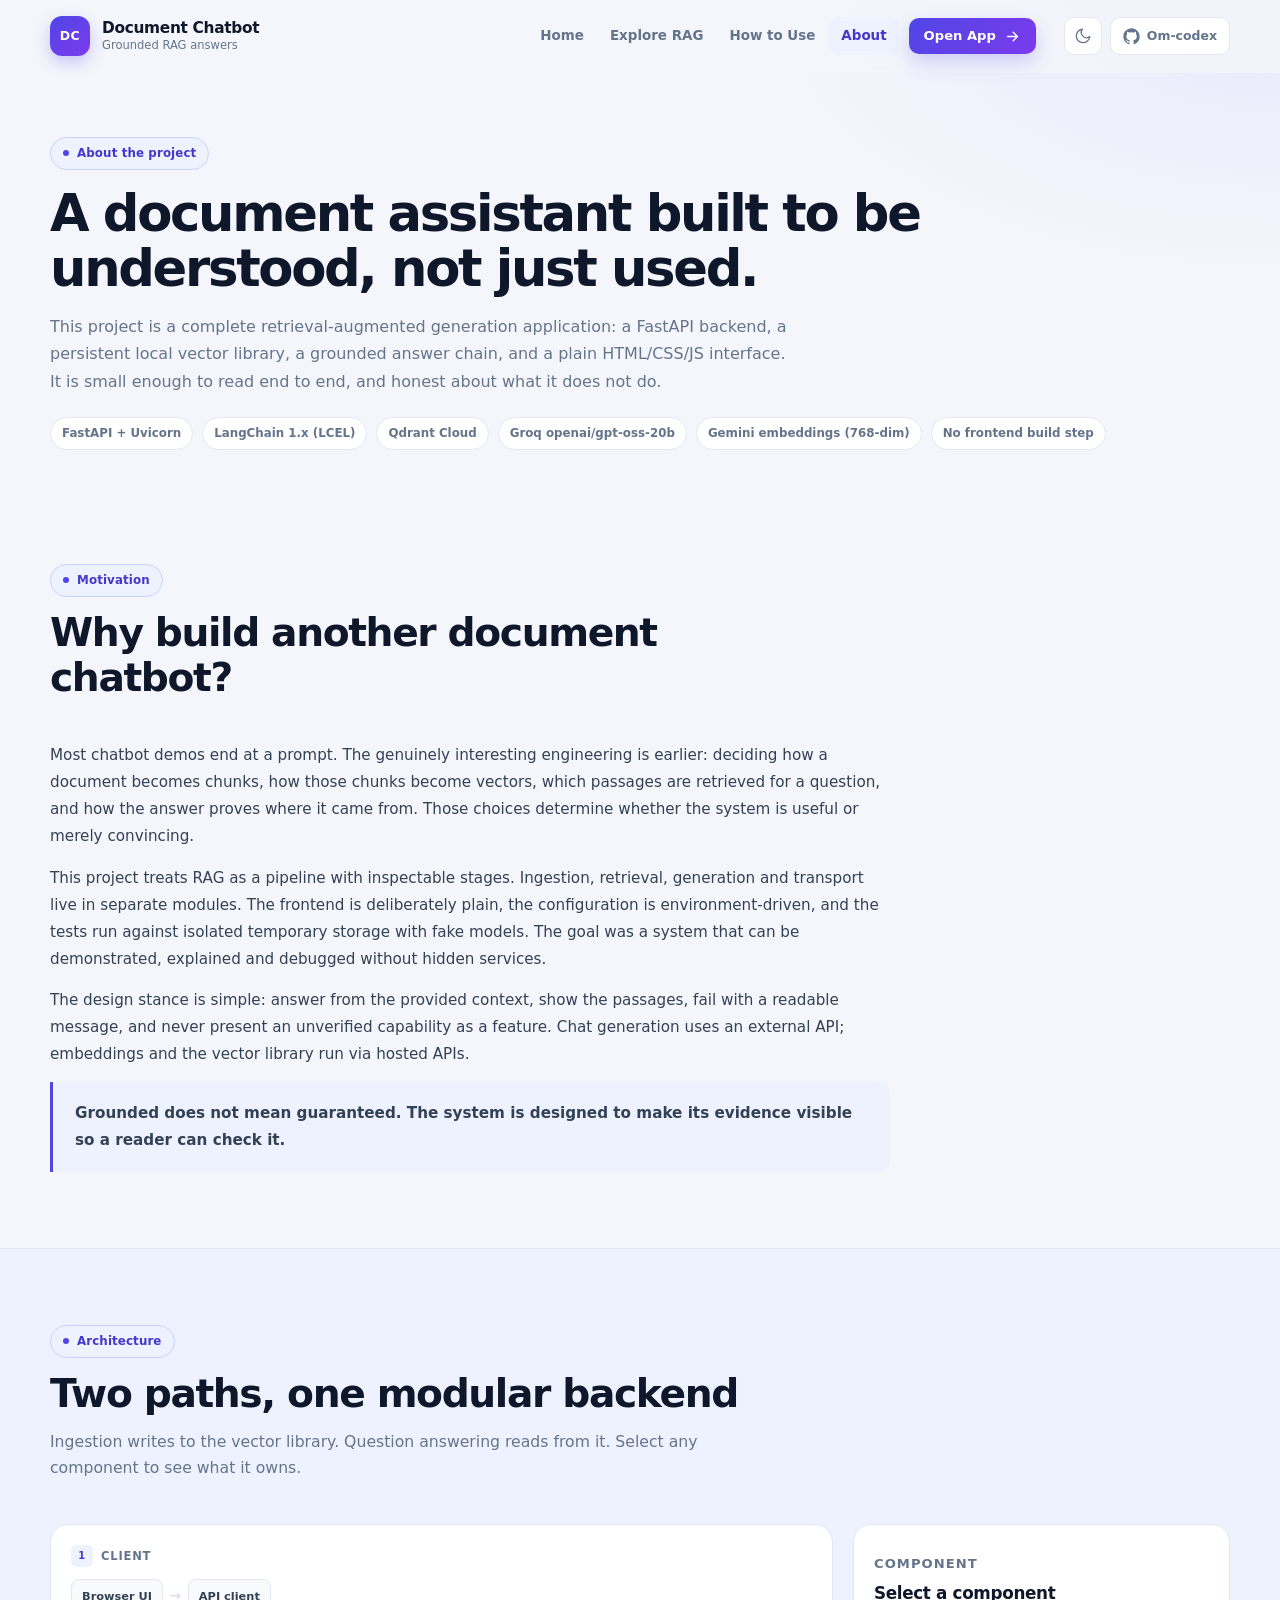
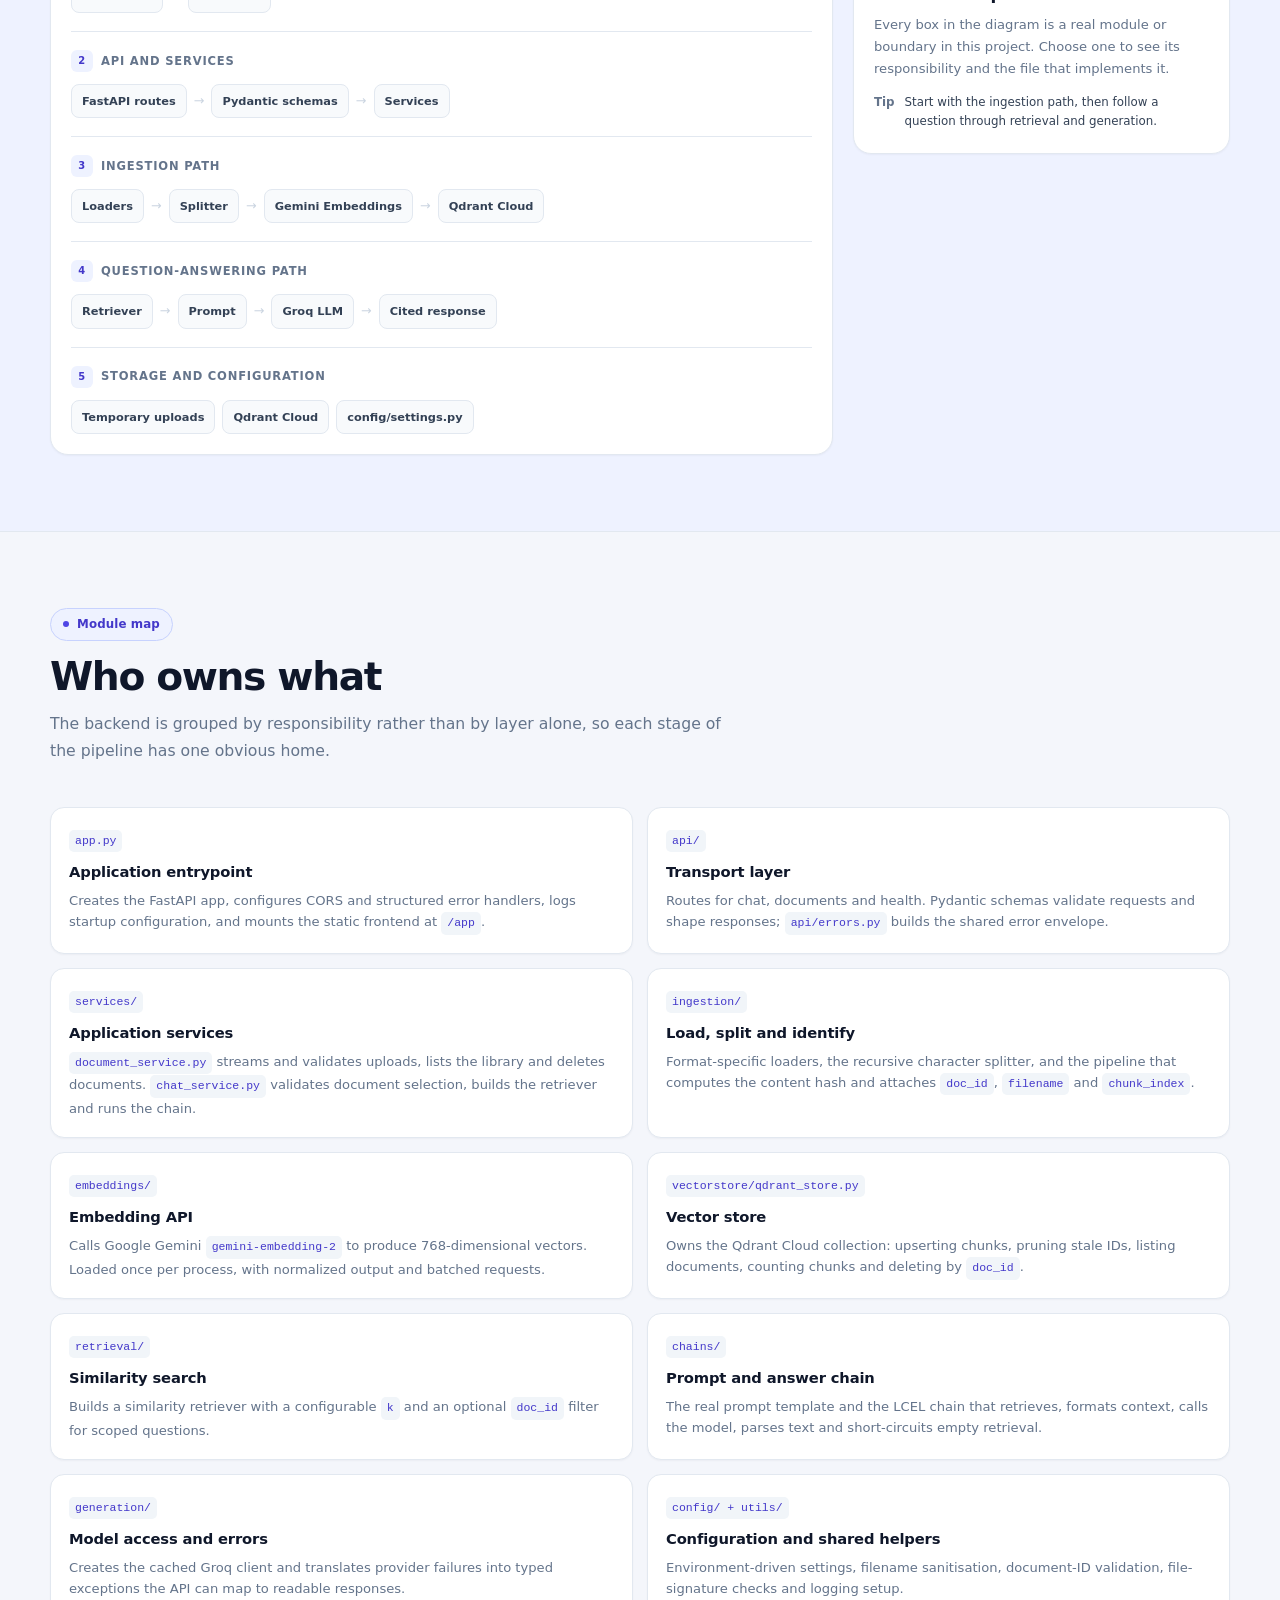
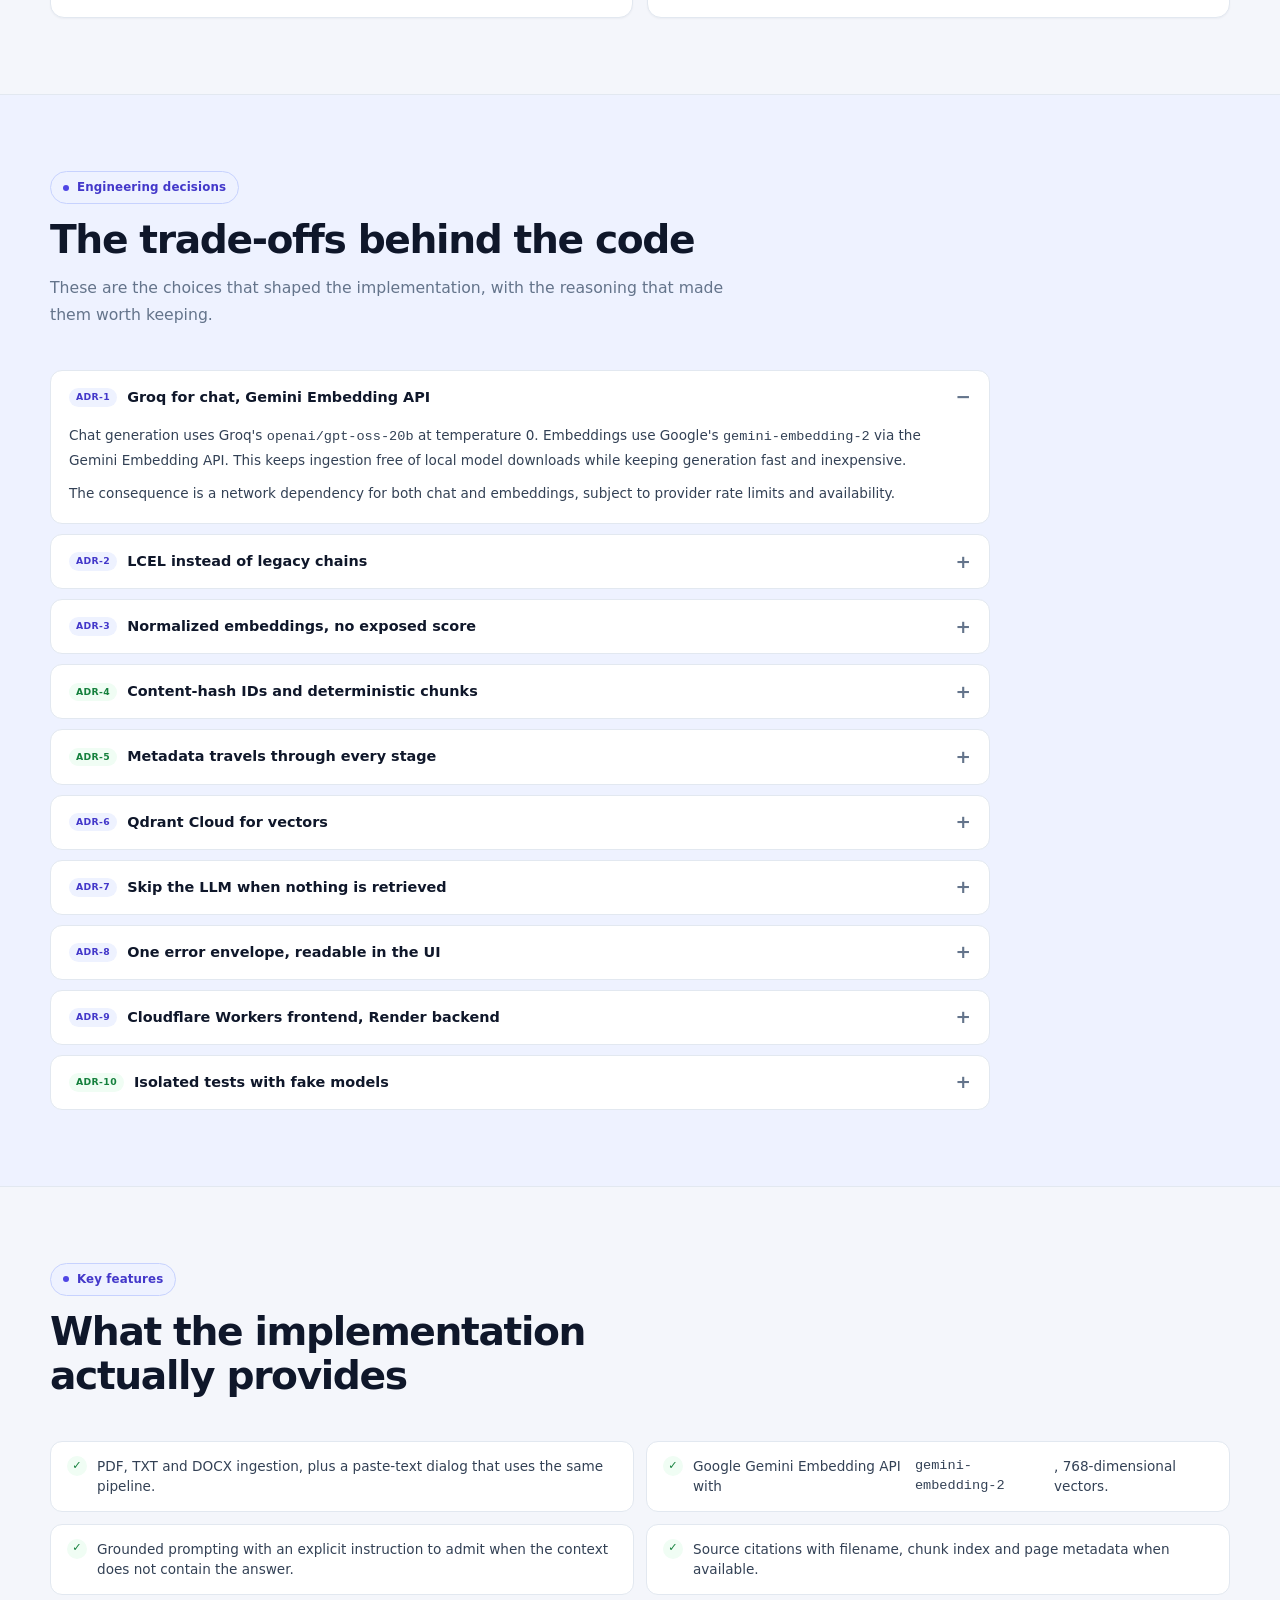
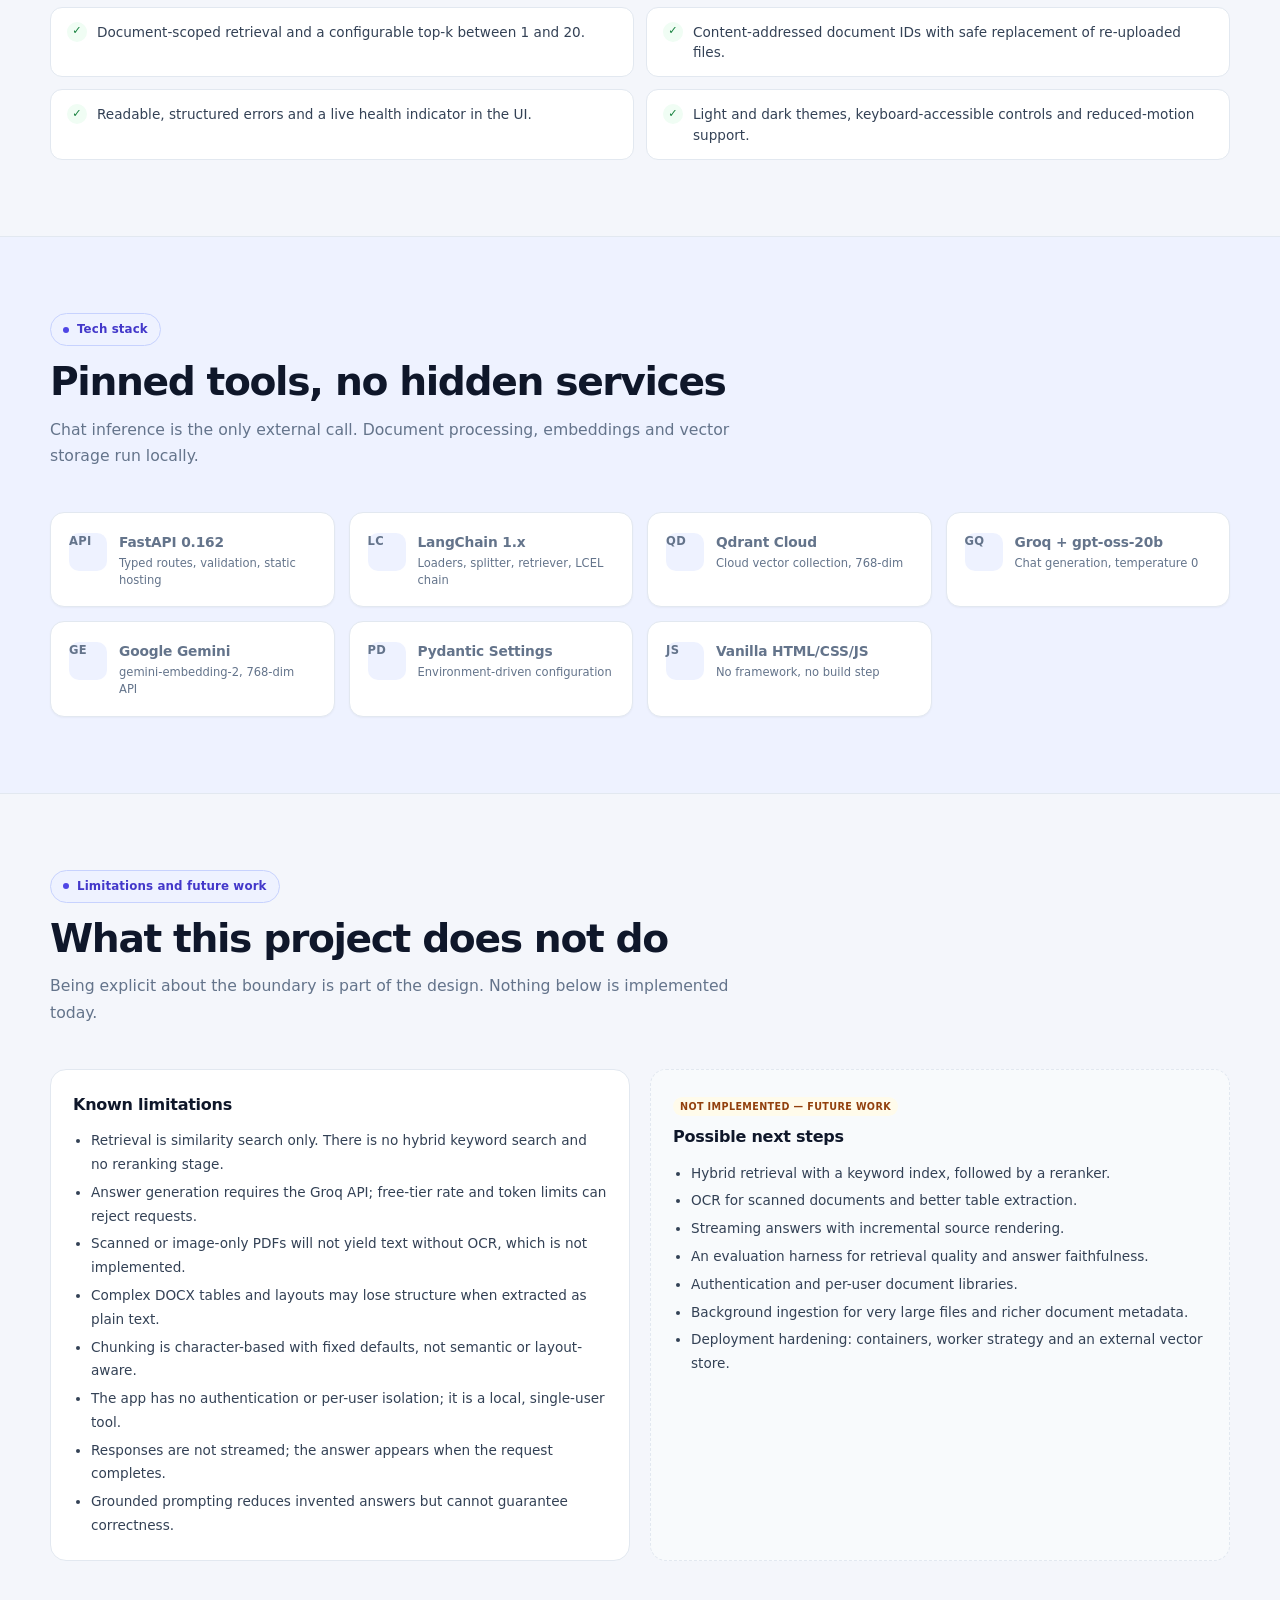
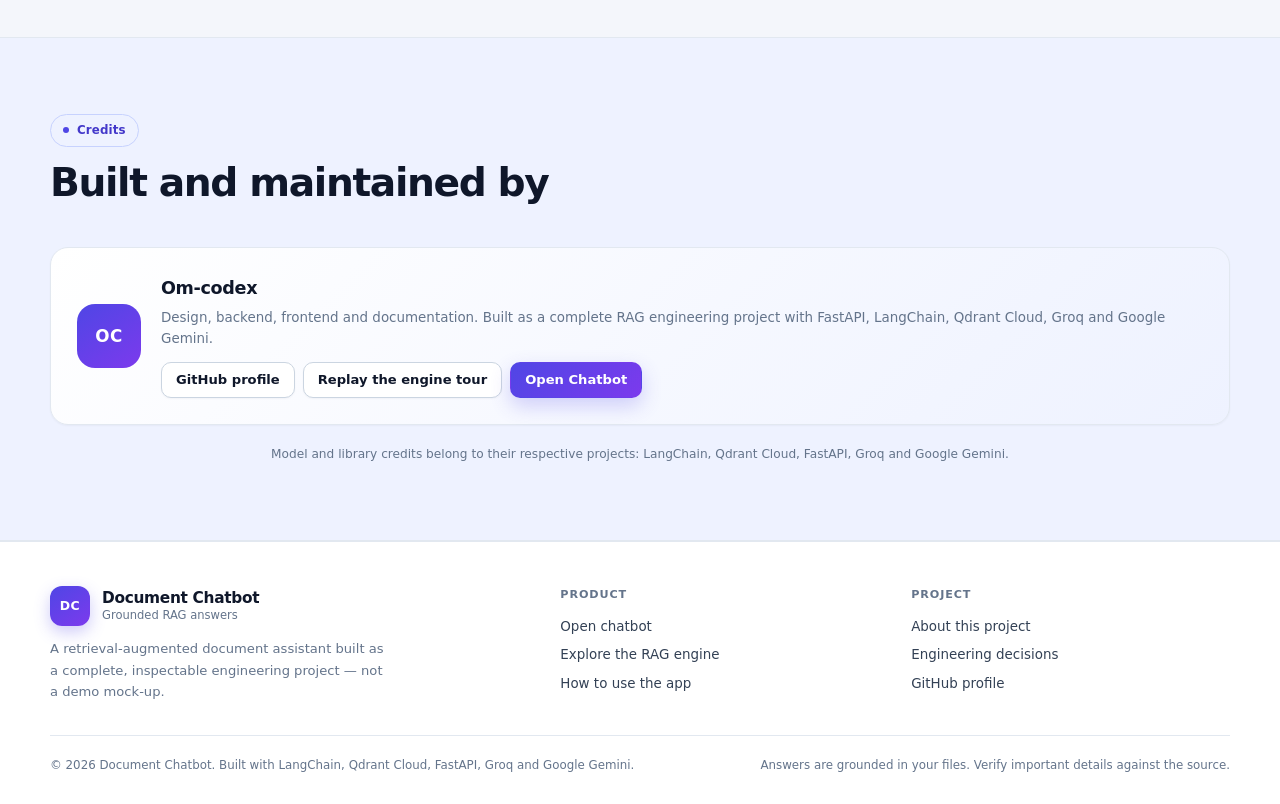
==== commit 8b541d08: "Update frontend for Gemini Embedding + Qdrant Cloud - landing page, tours, about page, mock data" ====
--- a/frontend/about.html
+++ b/frontend/about.html
@@ -73,9 +73,9 @@
         <div class="about-facts">
           <span class="about-fact">FastAPI + Uvicorn</span>
           <span class="about-fact">LangChain 1.x (LCEL)</span>
-          <span class="about-fact">ChromaDB, persistent</span>
+          <span class="about-fact">Qdrant Cloud</span>
           <span class="about-fact">Groq openai/gpt-oss-20b</span>
-          <span class="about-fact">MiniLM embeddings, local CPU</span>
+          <span class="about-fact">Gemini embeddings (768-dim)</span>
           <span class="about-fact">No frontend build step</span>
         </div>
       </div>
@@ -108,7 +108,7 @@
             The design stance is simple: answer from the provided context, show the
             passages, fail with a readable message, and never present an unverified
             capability as a feature. Chat generation uses an external API; embeddings and
-            the vector library run locally.
+            the vector library run via hosted APIs.
           </p>
           <p class="pull-quote">
             Grounded does not mean guaranteed. The system is designed to make its evidence
@@ -156,9 +156,9 @@
                 <span class="arch-arrow" aria-hidden="true">→</span>
                 <button class="arch-node" type="button" data-node="splitter" aria-pressed="false">Splitter</button>
                 <span class="arch-arrow" aria-hidden="true">→</span>
-                <button class="arch-node" type="button" data-node="embeddings" aria-pressed="false">Embeddings</button>
-                <span class="arch-arrow" aria-hidden="true">→</span>
-                <button class="arch-node" type="button" data-node="chroma" aria-pressed="false">ChromaDB</button>
+                <button class="arch-node" type="button" data-node="embeddings" aria-pressed="false">Gemini Embeddings</button>
+                <span class="arch-arrow" aria-hidden="true">→</span>
+                <button class="arch-node" type="button" data-node="qdrant" aria-pressed="false">Qdrant Cloud</button>
               </div>
             </div>
 
@@ -178,8 +178,8 @@
             <div class="arch-lane">
               <p class="arch-lane__title"><span>5</span>Storage and configuration</p>
               <div class="arch-flow">
-                <button class="arch-node" type="button" data-node="uploads" aria-pressed="false">data/uploads</button>
-                <button class="arch-node" type="button" data-node="chromadb" aria-pressed="false">data/chroma_db</button>
+                <button class="arch-node" type="button" data-node="uploads" aria-pressed="false">Temporary uploads</button>
+                <button class="arch-node" type="button" data-node="qdrant" aria-pressed="false">Qdrant Cloud</button>
                 <button class="arch-node" type="button" data-node="settings" aria-pressed="false">config/settings.py</button>
               </div>
             </div>
@@ -230,13 +230,13 @@
           </article>
           <article class="module-card" data-reveal>
             <code>embeddings/</code>
-            <h3>Local vectors</h3>
-            <p>Loads <code>sentence-transformers/all-MiniLM-L6-v2</code> once per process, on CPU, with normalized embeddings.</p>
-          </article>
-          <article class="module-card" data-reveal>
-            <code>vectorstore/</code>
-            <h3>Persistent storage</h3>
-            <p>Owns the Chroma collection: upserting chunks, pruning stale IDs, listing documents, counting chunks and deleting by <code>doc_id</code>.</p>
+            <h3>Embedding API</h3>
+            <p>Calls Google Gemini <code>gemini-embedding-2</code> to produce 768-dimensional vectors. Loaded once per process, with normalized output and batched requests.</p>
+          </article>
+          <article class="module-card" data-reveal>
+            <code>vectorstore/qdrant_store.py</code>
+            <h3>Vector store</h3>
+            <p>Owns the Qdrant Cloud collection: upserting chunks, pruning stale IDs, listing documents, counting chunks and deleting by <code>doc_id</code>.</p>
           </article>
           <article class="module-card" data-reveal>
             <code>retrieval/</code>
@@ -273,10 +273,10 @@
 
         <div class="decision-list" data-reveal>
           <details class="decision">
-            <summary><span class="decision__tag decision__tag--design">ADR-1</span> Groq for chat, local embeddings</summary>
-            <div class="decision__body">
-              <p>Chat generation uses Groq's <code>openai/gpt-oss-20b</code> at temperature 0. Embeddings use a local sentence-transformers model. This keeps ingestion free of a second API key and per-chunk cost, while keeping generation fast and inexpensive.</p>
-              <p>The consequence is a split dependency: retrieval works locally, but a final answer still requires network access to Groq and is subject to its free-tier limits.</p>
+            <summary><span class="decision__tag decision__tag--design">ADR-1</span> Groq for chat, Gemini Embedding API</summary>
+            <div class="decision__body">
+              <p>Chat generation uses Groq's <code>openai/gpt-oss-20b</code> at temperature 0. Embeddings use Google's <code>gemini-embedding-2</code> via the Gemini Embedding API. This keeps ingestion free of local model downloads while keeping generation fast and inexpensive.</p>
+              <p>The consequence is a network dependency for both chat and embeddings, subject to provider rate limits and availability.</p>
             </div>
           </details>
 
@@ -290,7 +290,7 @@
           <details class="decision">
             <summary><span class="decision__tag decision__tag--design">ADR-3</span> Normalized embeddings, no exposed score</summary>
             <div class="decision__body">
-              <p>Vectors are normalized and Chroma uses its default L2 index. The API returns the retrieved passages and metadata, but not a similarity score. Exposing a raw distance without documenting the metric would invite comparisons that do not mean what they appear to mean.</p>
+              <p>Vectors are normalized and Qdrant uses Cosine distance. The API returns the retrieved passages and metadata, but not a similarity score. Exposing a raw distance without documenting the metric would invite comparisons that do not mean what they appear to mean.</p>
             </div>
           </details>
 
@@ -310,10 +310,10 @@
           </details>
 
           <details class="decision">
-            <summary><span class="decision__tag decision__tag--design">ADR-6</span> Persistent Chroma, one worker in development</summary>
-            <div class="decision__body">
-              <p>Chroma runs in persistent local mode under <code>data/chroma_db</code>. The embedding model, vector store and LLM client are cached per process, so local development uses a single Uvicorn worker.</p>
-              <p>Scaling to multiple workers would mean each process loads its own model and opens its own client; that is a deployment concern this local project does not pretend to solve.</p>
+            <summary><span class="decision__tag decision__tag--design">ADR-6</span> Qdrant Cloud for vectors</summary>
+            <div class="decision__body">
+              <p>Vectors live in Qdrant Cloud with Cosine distance. This keeps the backend footprint small enough for free-tier hosts and makes vectors durable across redeployments.</p>
+              <p>Scaling beyond a single collection would mean creating additional Qdrant collections; that is a deployment concern this project addresses with a fresh collection per embedding model.</p>
             </div>
           </details>
 
@@ -332,9 +332,9 @@
           </details>
 
           <details class="decision">
-            <summary><span class="decision__tag decision__tag--design">ADR-9</span> Same-origin static frontend</summary>
-            <div class="decision__body">
-              <p>FastAPI serves the frontend from the same process at <code>/app</code>, so there is no separate frontend server and no CORS requirement by default. The UI is plain HTML, CSS and JavaScript with no build step.</p>
+            <summary><span class="decision__tag decision__tag--design">ADR-9</span> Cloudflare Workers frontend, Render backend</summary>
+            <div class="decision__body">
+              <p>The static frontend is served from Cloudflare Workers, while the FastAPI backend runs on Render. The frontend connects to the backend over CORS with an explicit allow-listed origin. The UI is plain HTML, CSS and JavaScript with no build step.</p>
             </div>
           </details>
 
@@ -358,7 +358,7 @@
 
         <ul class="check-list" data-reveal>
           <li>PDF, TXT and DOCX ingestion, plus a paste-text dialog that uses the same pipeline.</li>
-          <li>Local 384-dimension embeddings with a persistent Chroma vector library.</li>
+          <li>Google Gemini Embedding API with <code>gemini-embedding-2</code>, 768-dimensional vectors.</li>
           <li>Grounded prompting with an explicit instruction to admit when the context does not contain the answer.</li>
           <li>Source citations with filename, chunk index and page metadata when available.</li>
           <li>Document-scoped retrieval and a configurable top-k between 1 and 20.</li>
@@ -381,10 +381,9 @@
         <div class="tech-grid">
           <div class="tech-card" data-reveal><span class="tech-icon">API</span><span><strong>FastAPI 0.162</strong><span>Typed routes, validation, static hosting</span></span></div>
           <div class="tech-card" data-reveal><span class="tech-icon">LC</span><span><strong>LangChain 1.x</strong><span>Loaders, splitter, retriever, LCEL chain</span></span></div>
-          <div class="tech-card" data-reveal><span class="tech-icon">CH</span><span><strong>ChromaDB 1.5</strong><span>Persistent local vector collection</span></span></div>
+          <div class="tech-card" data-reveal><span class="tech-icon">QD</span><span><strong>Qdrant Cloud</strong><span>Cloud vector collection, 768-dim</span></span></div>
           <div class="tech-card" data-reveal><span class="tech-icon">GQ</span><span><strong>Groq + gpt-oss-20b</strong><span>Chat generation, temperature 0</span></span></div>
-          <div class="tech-card" data-reveal><span class="tech-icon">HF</span><span><strong>sentence-transformers</strong><span>all-MiniLM-L6-v2, 384-dim, CPU</span></span></div>
-          <div class="tech-card" data-reveal><span class="tech-icon">PY</span><span><strong>pypdf + docx2txt</strong><span>PDF and Word text extraction</span></span></div>
+          <div class="tech-card" data-reveal><span class="tech-icon">GE</span><span><strong>Google Gemini</strong><span>gemini-embedding-2, 768-dim API</span></span></div>
           <div class="tech-card" data-reveal><span class="tech-icon">PD</span><span><strong>Pydantic Settings</strong><span>Environment-driven configuration</span></span></div>
           <div class="tech-card" data-reveal><span class="tech-icon">JS</span><span><strong>Vanilla HTML/CSS/JS</strong><span>No framework, no build step</span></span></div>
         </div>
@@ -444,7 +443,7 @@
           <div class="credit-avatar" aria-hidden="true">OC</div>
           <div>
             <h3>Om-codex</h3>
-            <p>Design, backend, frontend and documentation. Built as a complete RAG engineering project with FastAPI, LangChain, ChromaDB, sentence-transformers and Groq.</p>
+            <p>Design, backend, frontend and documentation. Built as a complete RAG engineering project with FastAPI, LangChain, Qdrant Cloud, Groq and Google Gemini.</p>
             <div class="credit-links">
               <a class="btn btn--secondary btn--sm" href="https://github.com/Om-codex" target="_blank" rel="noopener noreferrer">GitHub profile</a>
               <a class="btn btn--secondary btn--sm" href="tour.html?tour=rag">Replay the engine tour</a>
@@ -453,7 +452,7 @@
           </div>
         </div>
 
-        <p class="tech-note">Model and library credits belong to their respective projects: LangChain, Chroma, Hugging Face sentence-transformers, Groq and FastAPI.</p>
+        <p class="tech-note">Model and library credits belong to their respective projects: LangChain, Qdrant Cloud, FastAPI, Groq and Google Gemini.</p>
       </div>
     </section>
   </main>
@@ -488,7 +487,7 @@
       </div>
 
       <div class="footer-bottom">
-        <span>&copy; <span id="year">2026</span> Document Chatbot. Built with LangChain, ChromaDB, FastAPI and Groq.</span>
+        <span>&copy; <span id="year">2026</span> Document Chatbot. Built with LangChain, Qdrant Cloud, FastAPI, Groq and Google Gemini.</span>
         <span>Answers are grounded in your files. Verify important details against the source.</span>
       </div>
     </div>
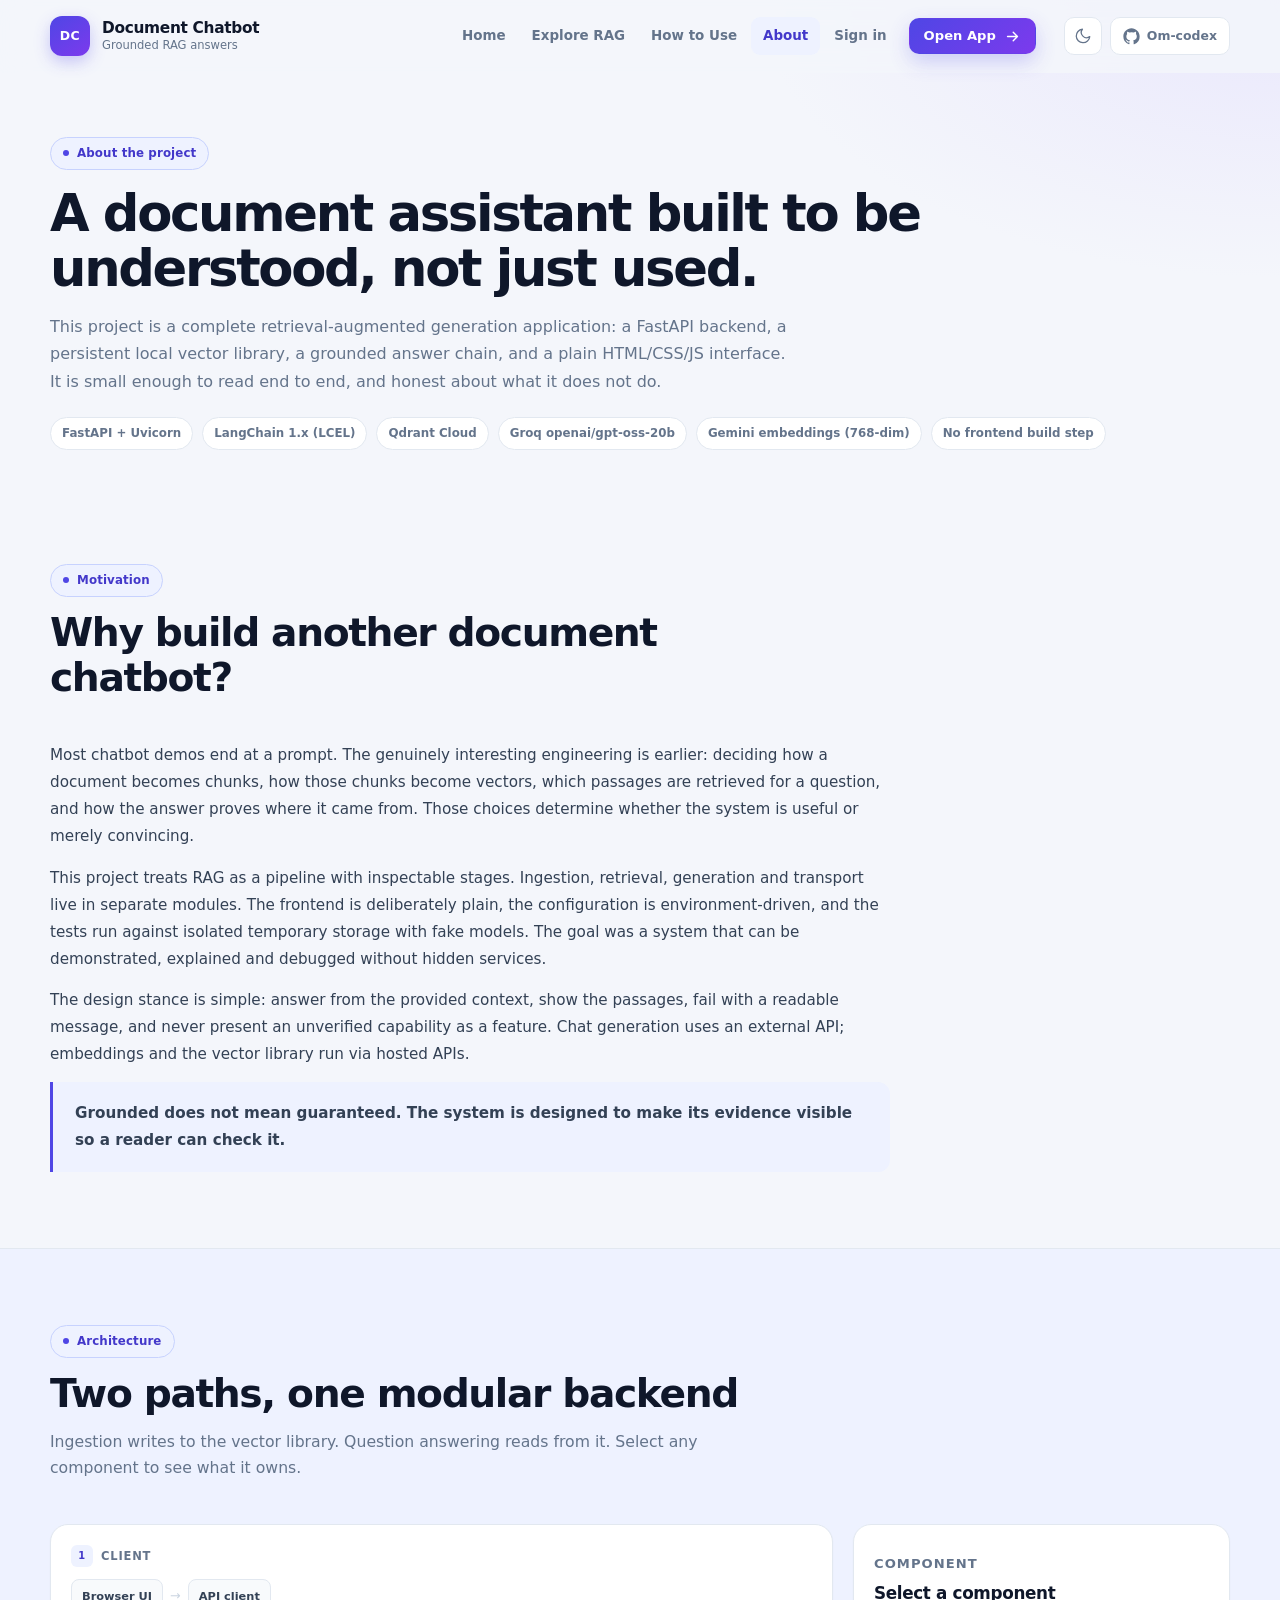
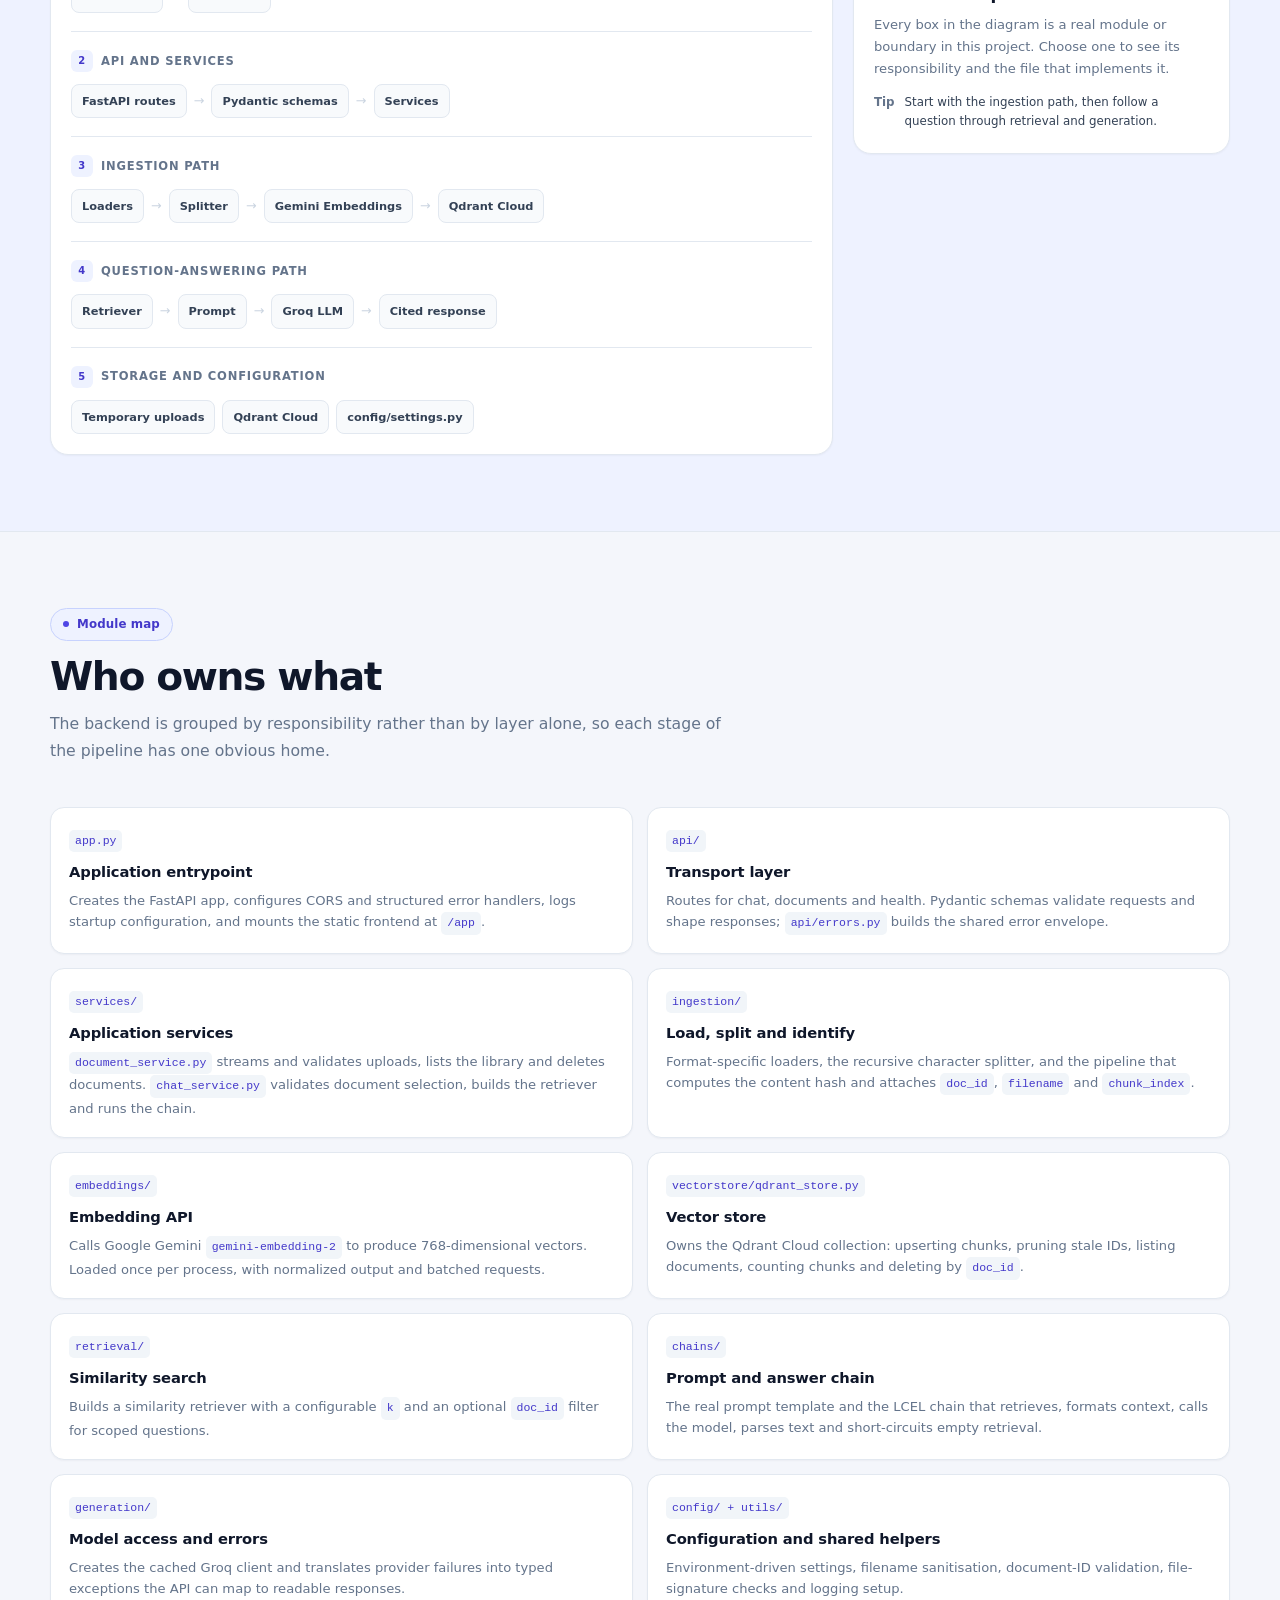
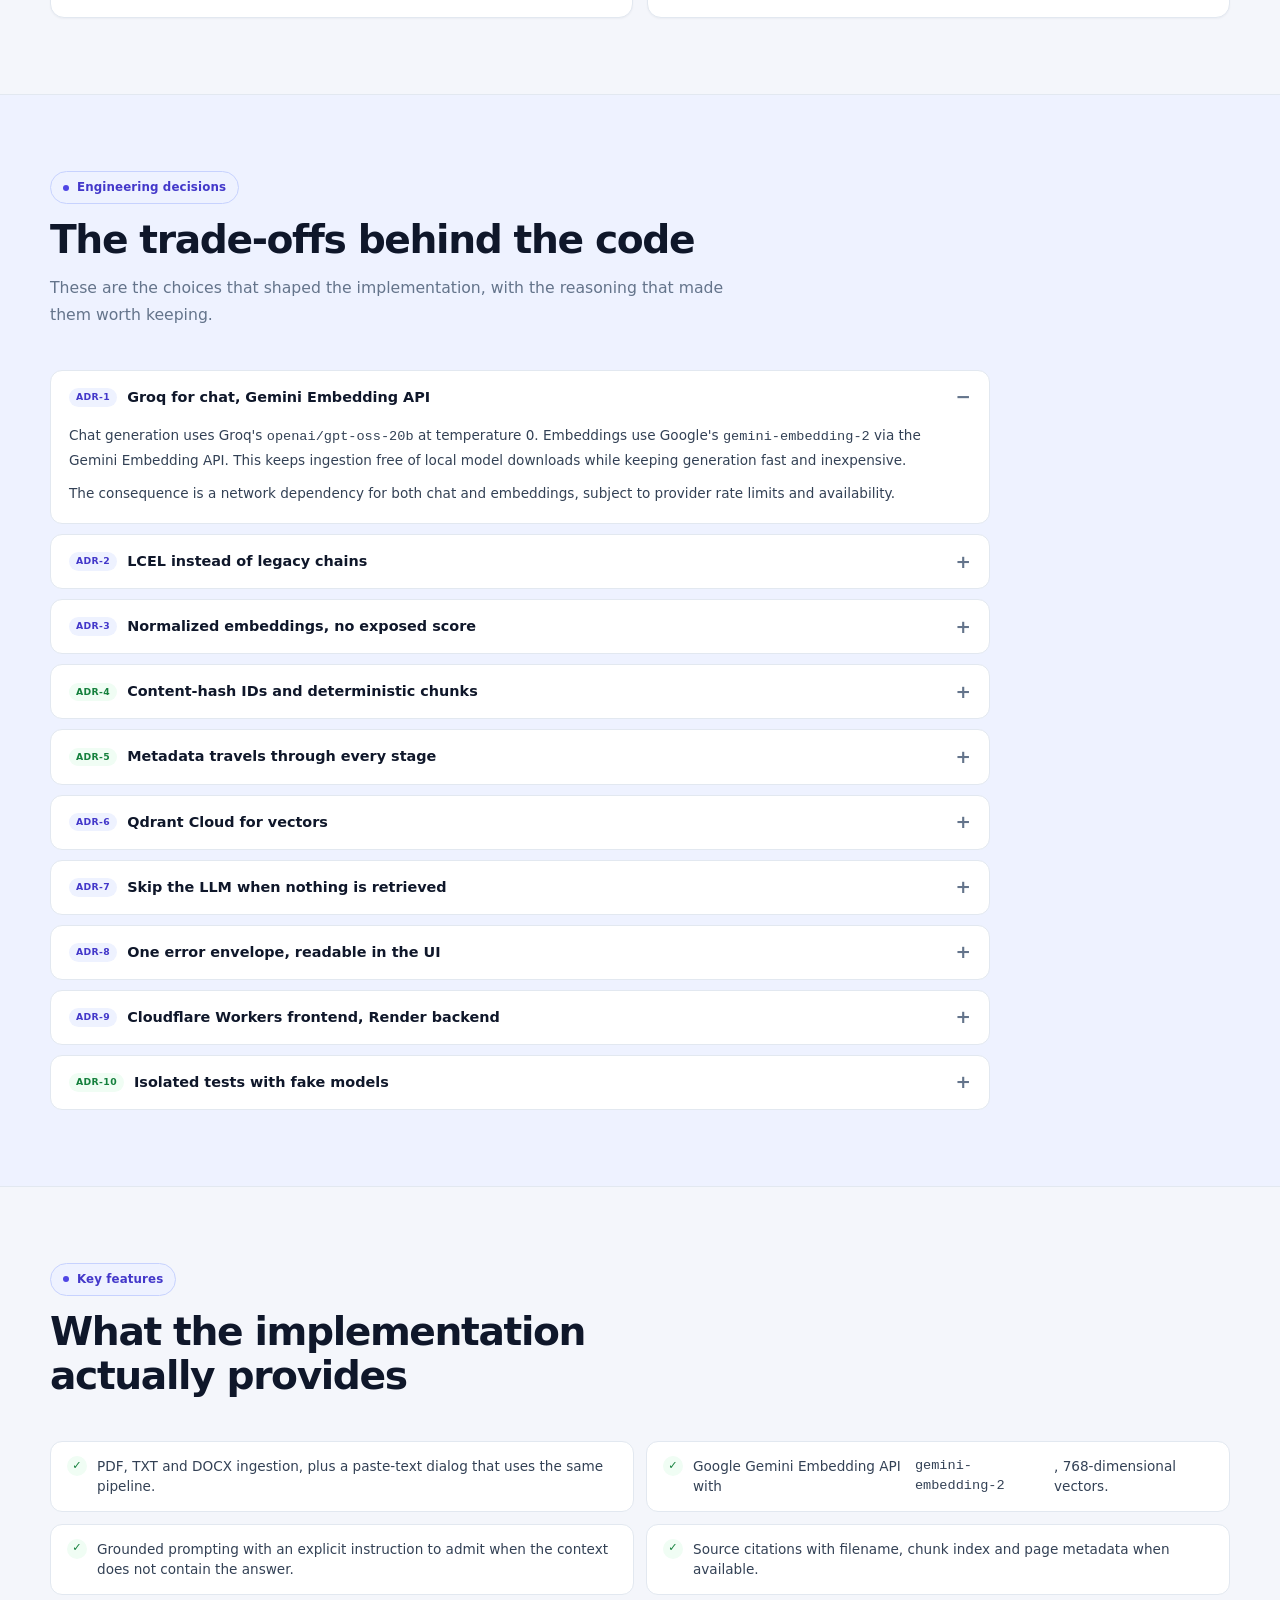
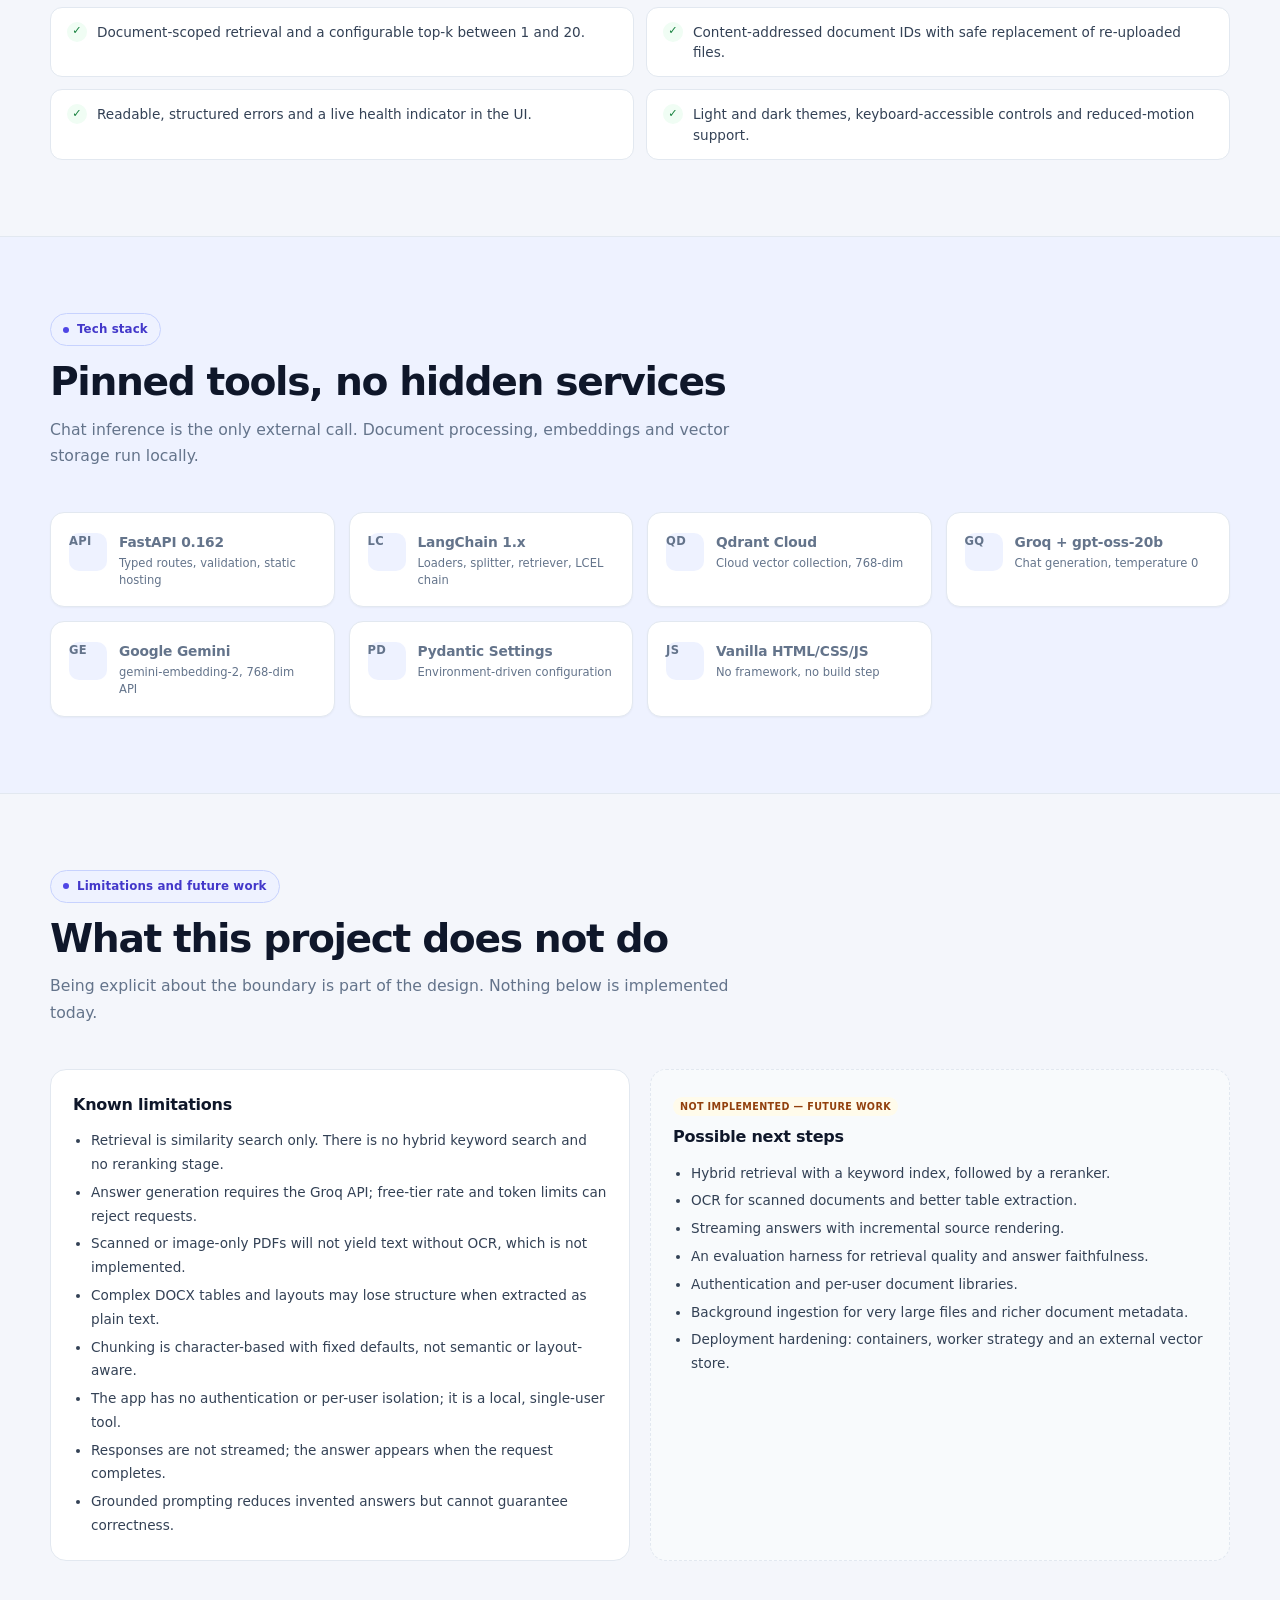
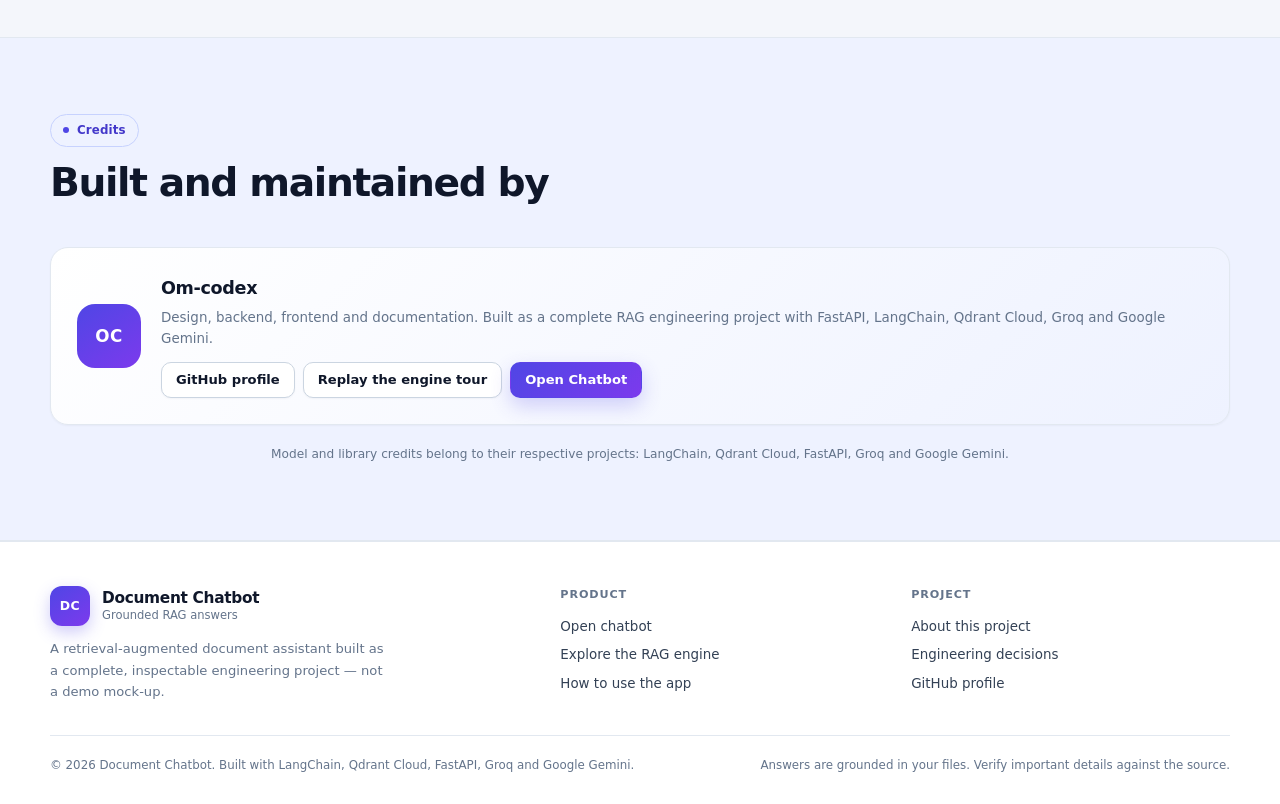
==== commit a7b4dcfc: "Integrate frontend authentication, session guards and protected API requests" ====
--- a/frontend/about.html
+++ b/frontend/about.html
@@ -27,6 +27,7 @@
         <a href="tour.html?tour=rag">Explore RAG</a>
         <a href="tour.html?tour=app">How to Use</a>
         <a href="about.html" aria-current="page">About</a>
+        <a href="login.html">Sign in</a>
         <a class="btn btn--primary btn--sm" href="chat.html">
           Open App
           <svg viewBox="0 0 24 24" fill="none" stroke="currentColor" stroke-width="2" stroke-linecap="round" stroke-linejoin="round" aria-hidden="true">
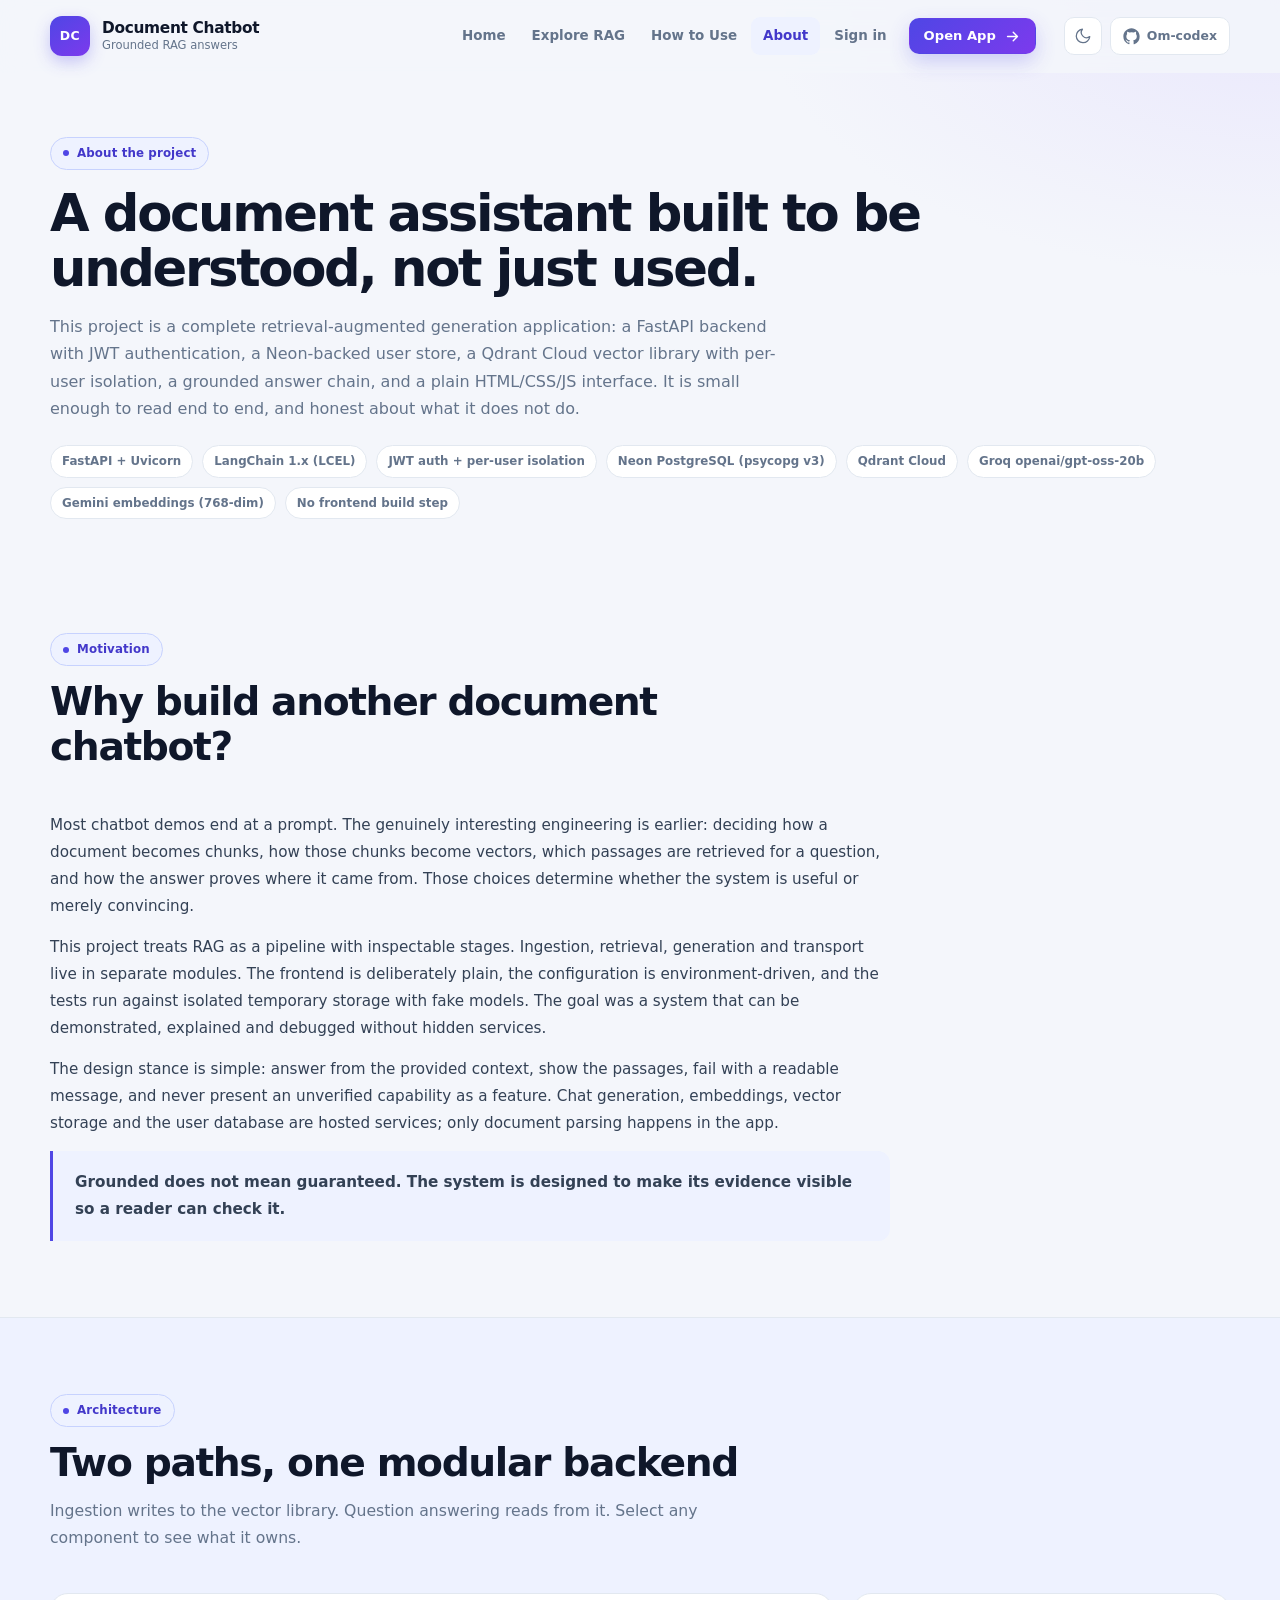
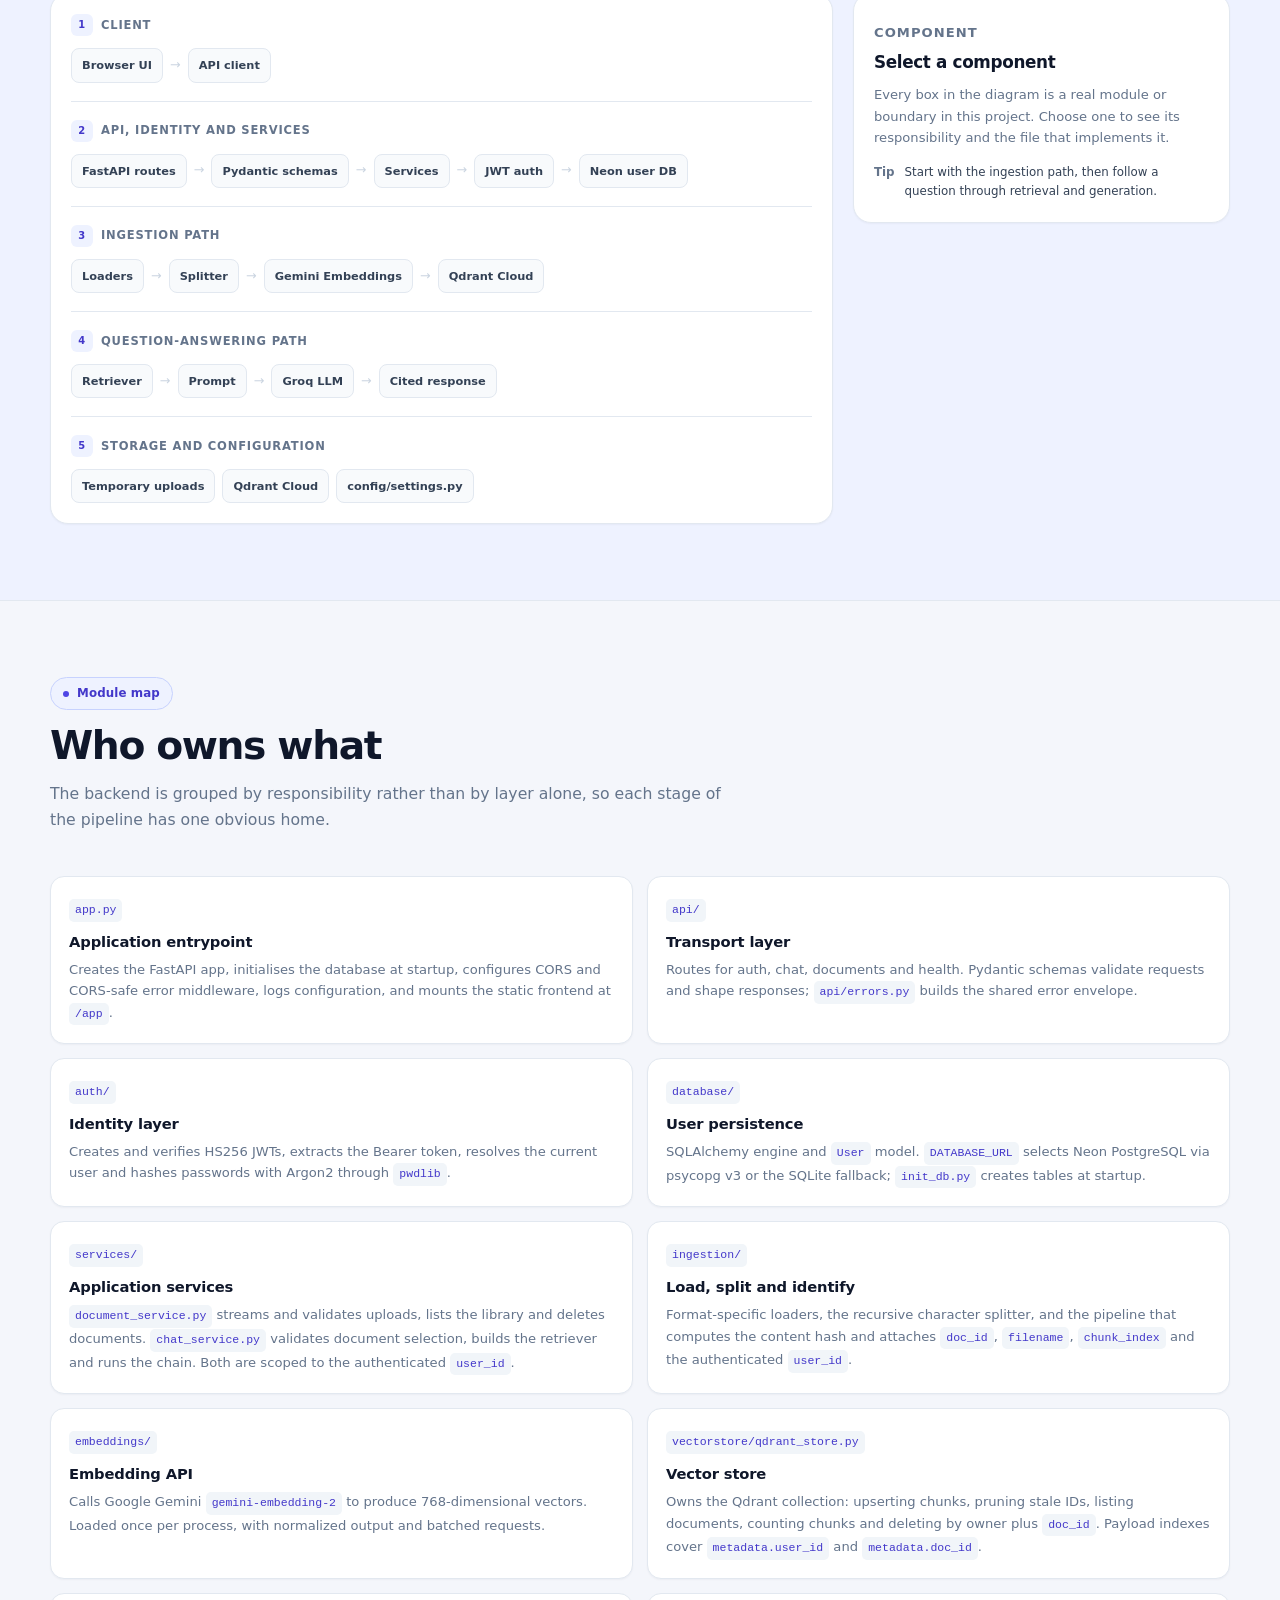
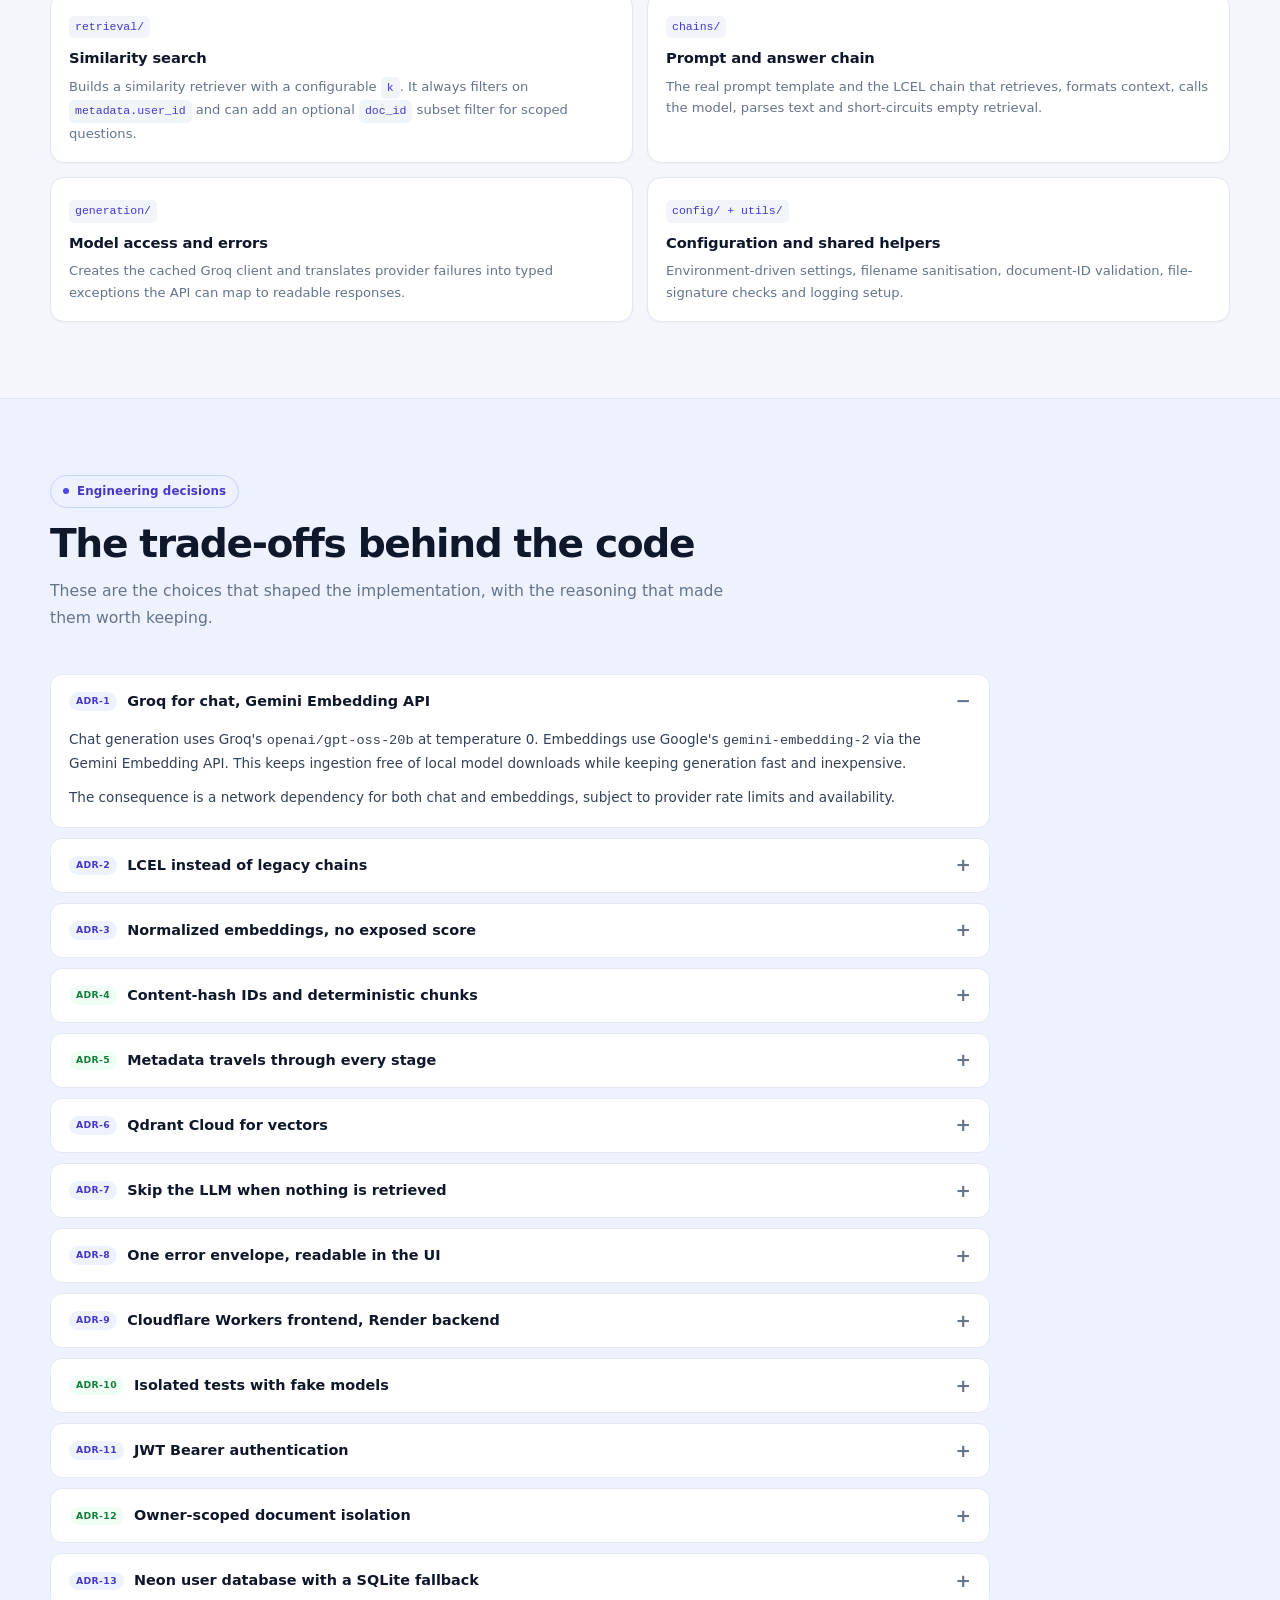
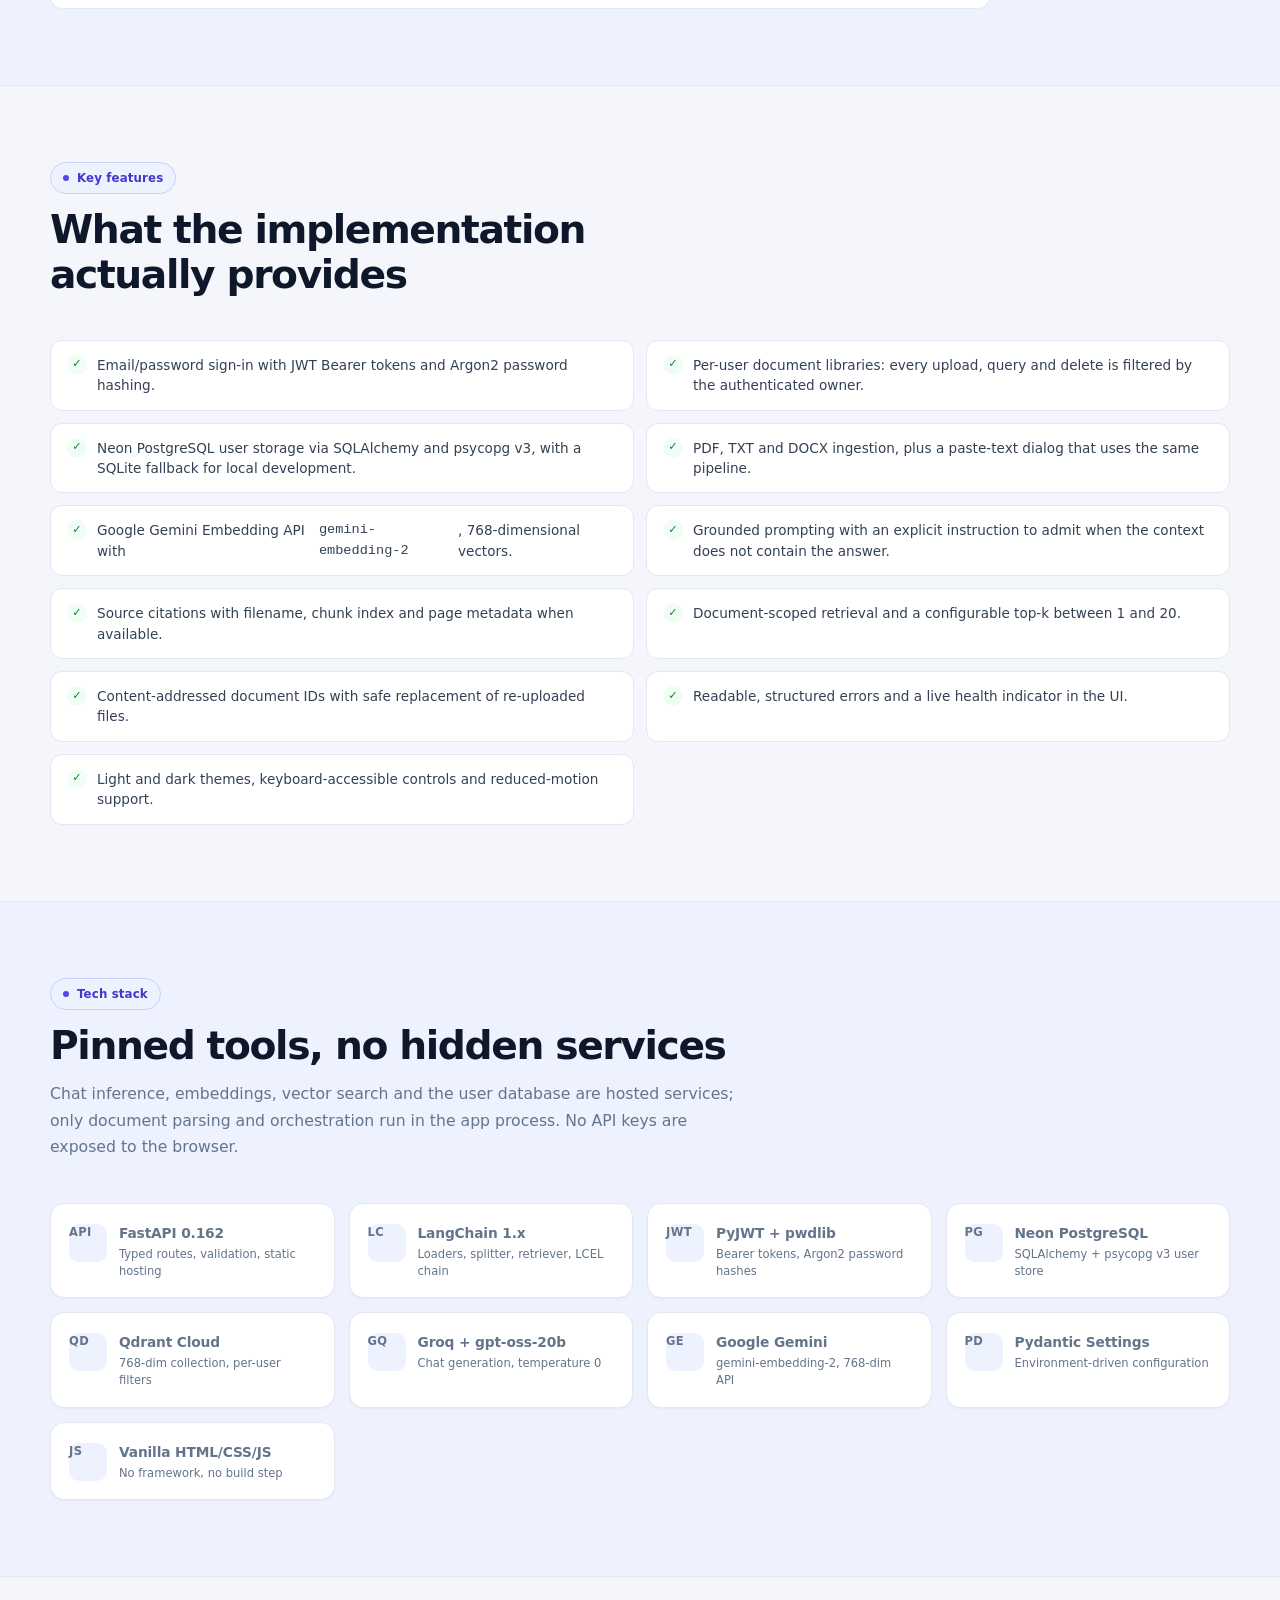
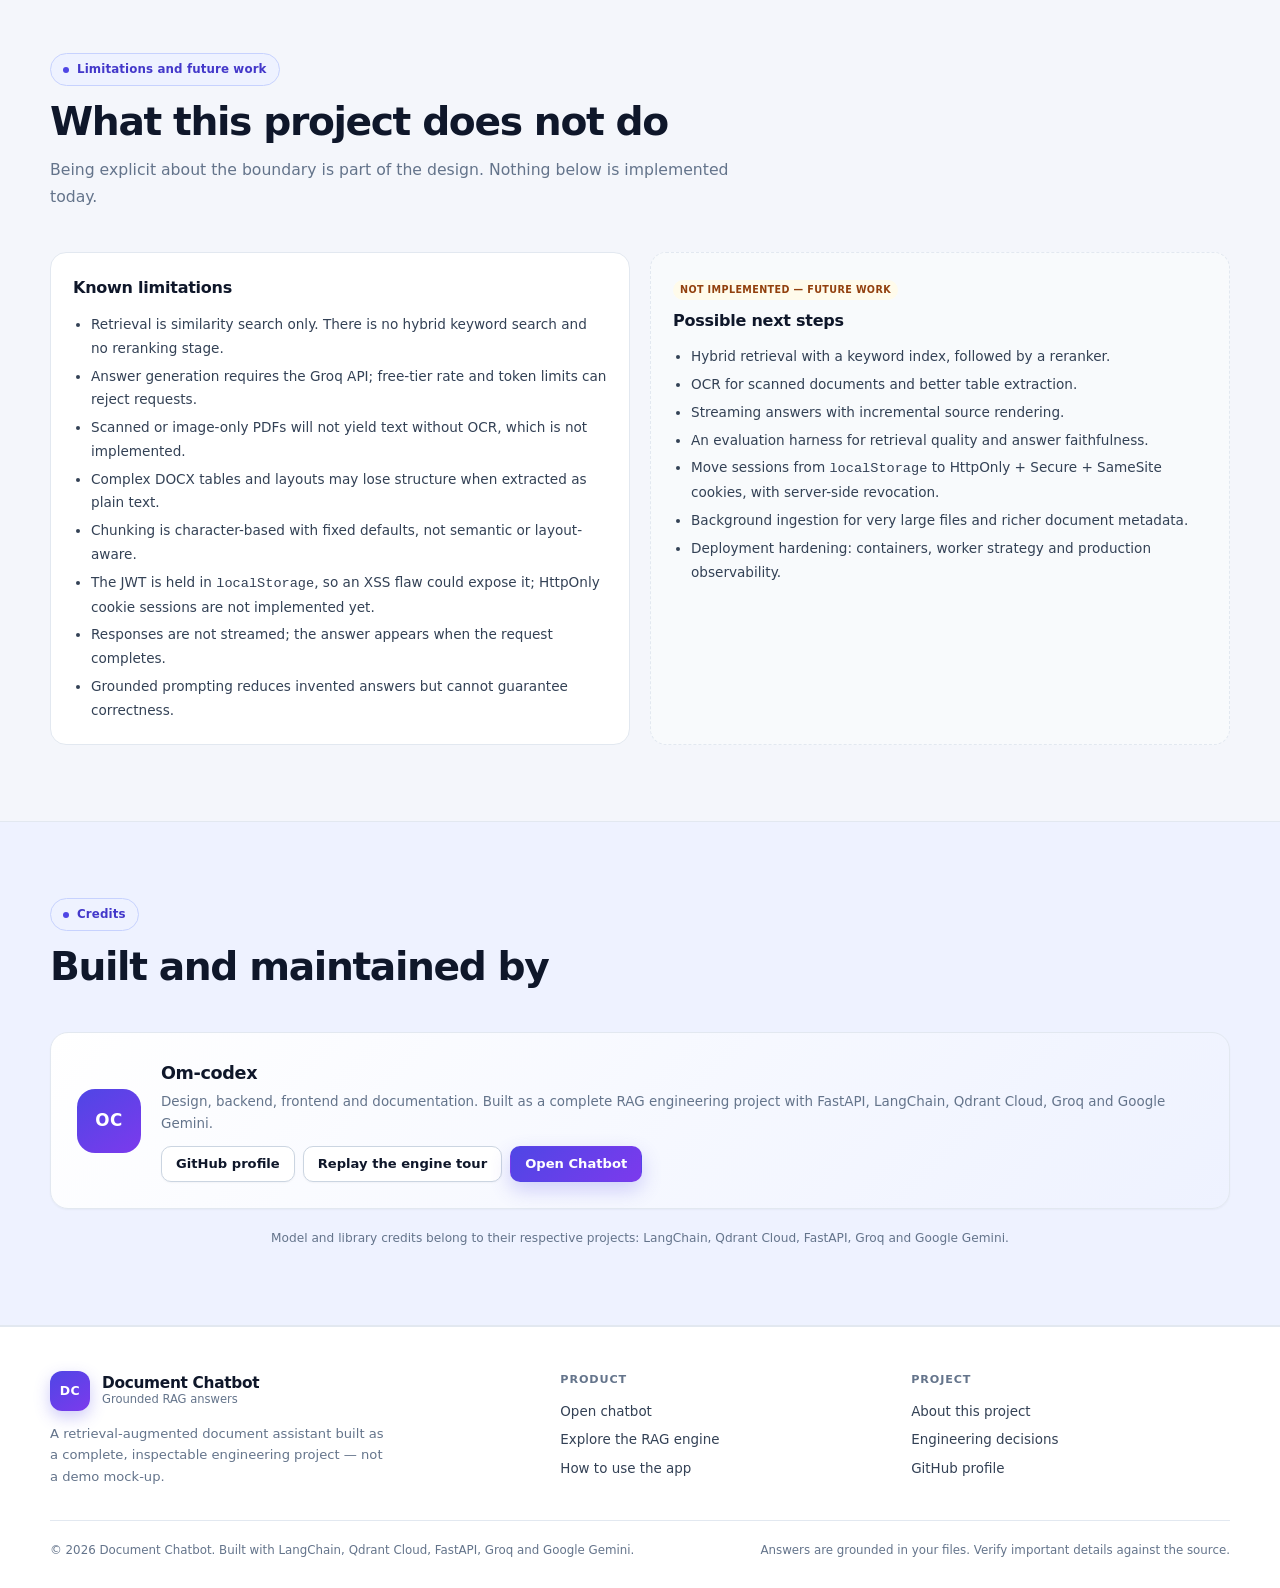
==== commit 69ad3ced: "Update About page for auth and isolation" ====
--- a/frontend/about.html
+++ b/frontend/about.html
@@ -3,7 +3,7 @@
 <head>
   <meta charset="utf-8" />
   <meta name="viewport" content="width=device-width, initial-scale=1" />
-  <meta name="description" content="About the Document Chatbot: motivation, architecture, backend module responsibilities, engineering decisions, limitations and credits." />
+  <meta name="description" content="About the Document Chatbot: JWT authentication, per-user document isolation, Neon PostgreSQL, Qdrant Cloud RAG architecture, engineering decisions and limitations." />
   <title>About — Document Chatbot</title>
   <link rel="icon" href="favicon.svg" type="image/svg+xml" />
   <link rel="stylesheet" href="css/site.css?v=1" />
@@ -67,13 +67,16 @@
         <h1>A document assistant built to be understood, not just used.</h1>
         <p>
           This project is a complete retrieval-augmented generation application: a FastAPI
-          backend, a persistent local vector library, a grounded answer chain, and a plain
-          HTML/CSS/JS interface. It is small enough to read end to end, and honest about
-          what it does not do.
+          backend with JWT authentication, a Neon-backed user store, a Qdrant Cloud vector
+          library with per-user isolation, a grounded answer chain, and a plain HTML/CSS/JS
+          interface. It is small enough to read end to end, and honest about what it does
+          not do.
         </p>
         <div class="about-facts">
           <span class="about-fact">FastAPI + Uvicorn</span>
           <span class="about-fact">LangChain 1.x (LCEL)</span>
+          <span class="about-fact">JWT auth + per-user isolation</span>
+          <span class="about-fact">Neon PostgreSQL (psycopg v3)</span>
           <span class="about-fact">Qdrant Cloud</span>
           <span class="about-fact">Groq openai/gpt-oss-20b</span>
           <span class="about-fact">Gemini embeddings (768-dim)</span>
@@ -108,8 +111,8 @@
           <p>
             The design stance is simple: answer from the provided context, show the
             passages, fail with a readable message, and never present an unverified
-            capability as a feature. Chat generation uses an external API; embeddings and
-            the vector library run via hosted APIs.
+            capability as a feature. Chat generation, embeddings, vector storage and the
+            user database are hosted services; only document parsing happens in the app.
           </p>
           <p class="pull-quote">
             Grounded does not mean guaranteed. The system is designed to make its evidence
@@ -140,13 +143,17 @@
             </div>
 
             <div class="arch-lane">
-              <p class="arch-lane__title"><span>2</span>API and services</p>
+              <p class="arch-lane__title"><span>2</span>API, identity and services</p>
               <div class="arch-flow">
                 <button class="arch-node" type="button" data-node="routes" aria-pressed="false">FastAPI routes</button>
                 <span class="arch-arrow" aria-hidden="true">→</span>
                 <button class="arch-node" type="button" data-node="schemas" aria-pressed="false">Pydantic schemas</button>
                 <span class="arch-arrow" aria-hidden="true">→</span>
                 <button class="arch-node" type="button" data-node="services" aria-pressed="false">Services</button>
+                <span class="arch-arrow" aria-hidden="true">→</span>
+                <button class="arch-node" type="button" data-node="auth" aria-pressed="false">JWT auth</button>
+                <span class="arch-arrow" aria-hidden="true">→</span>
+                <button class="arch-node" type="button" data-node="database" aria-pressed="false">Neon user DB</button>
               </div>
             </div>
 
@@ -212,22 +219,32 @@
           <article class="module-card" data-reveal>
             <code>app.py</code>
             <h3>Application entrypoint</h3>
-            <p>Creates the FastAPI app, configures CORS and structured error handlers, logs startup configuration, and mounts the static frontend at <code>/app</code>.</p>
+            <p>Creates the FastAPI app, initialises the database at startup, configures CORS and CORS-safe error middleware, logs configuration, and mounts the static frontend at <code>/app</code>.</p>
           </article>
           <article class="module-card" data-reveal>
             <code>api/</code>
             <h3>Transport layer</h3>
-            <p>Routes for chat, documents and health. Pydantic schemas validate requests and shape responses; <code>api/errors.py</code> builds the shared error envelope.</p>
+            <p>Routes for auth, chat, documents and health. Pydantic schemas validate requests and shape responses; <code>api/errors.py</code> builds the shared error envelope.</p>
+          </article>
+          <article class="module-card" data-reveal>
+            <code>auth/</code>
+            <h3>Identity layer</h3>
+            <p>Creates and verifies HS256 JWTs, extracts the Bearer token, resolves the current user and hashes passwords with Argon2 through <code>pwdlib</code>.</p>
+          </article>
+          <article class="module-card" data-reveal>
+            <code>database/</code>
+            <h3>User persistence</h3>
+            <p>SQLAlchemy engine and <code>User</code> model. <code>DATABASE_URL</code> selects Neon PostgreSQL via psycopg v3 or the SQLite fallback; <code>init_db.py</code> creates tables at startup.</p>
           </article>
           <article class="module-card" data-reveal>
             <code>services/</code>
             <h3>Application services</h3>
-            <p><code>document_service.py</code> streams and validates uploads, lists the library and deletes documents. <code>chat_service.py</code> validates document selection, builds the retriever and runs the chain.</p>
+            <p><code>document_service.py</code> streams and validates uploads, lists the library and deletes documents. <code>chat_service.py</code> validates document selection, builds the retriever and runs the chain. Both are scoped to the authenticated <code>user_id</code>.</p>
           </article>
           <article class="module-card" data-reveal>
             <code>ingestion/</code>
             <h3>Load, split and identify</h3>
-            <p>Format-specific loaders, the recursive character splitter, and the pipeline that computes the content hash and attaches <code>doc_id</code>, <code>filename</code> and <code>chunk_index</code>.</p>
+            <p>Format-specific loaders, the recursive character splitter, and the pipeline that computes the content hash and attaches <code>doc_id</code>, <code>filename</code>, <code>chunk_index</code> and the authenticated <code>user_id</code>.</p>
           </article>
           <article class="module-card" data-reveal>
             <code>embeddings/</code>
@@ -237,12 +254,12 @@
           <article class="module-card" data-reveal>
             <code>vectorstore/qdrant_store.py</code>
             <h3>Vector store</h3>
-            <p>Owns the Qdrant Cloud collection: upserting chunks, pruning stale IDs, listing documents, counting chunks and deleting by <code>doc_id</code>.</p>
+            <p>Owns the Qdrant collection: upserting chunks, pruning stale IDs, listing documents, counting chunks and deleting by owner plus <code>doc_id</code>. Payload indexes cover <code>metadata.user_id</code> and <code>metadata.doc_id</code>.</p>
           </article>
           <article class="module-card" data-reveal>
             <code>retrieval/</code>
             <h3>Similarity search</h3>
-            <p>Builds a similarity retriever with a configurable <code>k</code> and an optional <code>doc_id</code> filter for scoped questions.</p>
+            <p>Builds a similarity retriever with a configurable <code>k</code>. It always filters on <code>metadata.user_id</code> and can add an optional <code>doc_id</code> subset filter for scoped questions.</p>
           </article>
           <article class="module-card" data-reveal>
             <code>chains/</code>
@@ -306,7 +323,7 @@
           <details class="decision">
             <summary><span class="decision__tag decision__tag--doc">ADR-5</span> Metadata travels through every stage</summary>
             <div class="decision__body">
-              <p>Every chunk carries <code>doc_id</code>, <code>filename</code> and <code>chunk_index</code>, plus page metadata supplied by the loader. That is what makes document scoping and page-level citations possible without a second index.</p>
+              <p>Every chunk carries <code>user_id</code>, <code>doc_id</code>, <code>filename</code> and <code>chunk_index</code>, plus page metadata supplied by the loader. That is what makes owner scoping, document scoping and page-level citations possible without a second index.</p>
             </div>
           </details>
 
@@ -342,7 +359,31 @@
           <details class="decision">
             <summary><span class="decision__tag decision__tag--doc">ADR-10</span> Isolated tests with fake models</summary>
             <div class="decision__body">
-              <p>The normal test suite uses temporary Chroma and upload directories, fake embeddings and a fake chat model. A real-provider test is opt-in through an environment variable. This keeps the suite fast, deterministic and independent of network access.</p>
+              <p>The normal test suite uses an in-memory Qdrant client, temporary upload directories, deterministic fake embeddings and a fake chat model. A real-provider test is opt-in through an environment variable. This keeps the suite fast, deterministic and independent of network access.</p>
+            </div>
+          </details>
+
+          <details class="decision">
+            <summary><span class="decision__tag decision__tag--design">ADR-11</span> JWT Bearer authentication</summary>
+            <div class="decision__body">
+              <p>Registration and login are public; document and chat routes require a signed JWT in the <code>Authorization: Bearer</code> header. Passwords are hashed with Argon2 and never stored in plain text. A <code>401</code> clears the browser session and returns to sign-in, while a <code>403</code> shows access denied without logging the user out.</p>
+              <p>The interim frontend keeps the token in <code>localStorage</code> through one session module. That is convenient but readable by JavaScript, so XSS remains a token-theft risk; tokens are never logged, stored with passwords, or placed in URLs. HttpOnly cookies are future work.</p>
+            </div>
+          </details>
+
+          <details class="decision">
+            <summary><span class="decision__tag decision__tag--doc">ADR-12</span> Owner-scoped document isolation</summary>
+            <div class="decision__body">
+              <p>The API derives <code>user_id</code> from the validated token and passes it to every document and chat operation. Every Qdrant chunk carries <code>metadata.user_id</code>, and payload indexes make owner filters efficient.</p>
+              <p>Upload, list, delete and retrieval all include that owner filter, so knowing a <code>doc_id</code> is not enough to read or remove another account's chunks. Retrieved chunks return the owner ID with their metadata.</p>
+            </div>
+          </details>
+
+          <details class="decision">
+            <summary><span class="decision__tag decision__tag--design">ADR-13</span> Neon user database with a SQLite fallback</summary>
+            <div class="decision__body">
+              <p>User records live in SQLAlchemy. Deployment uses Neon PostgreSQL through psycopg v3 with a <code>postgresql+psycopg://</code> URL; leaving <code>DATABASE_URL</code> unset falls back to <code>data/users.db</code> for local development.</p>
+              <p>Tables are created at startup. A database outage is logged without preventing the app from starting, but DB-backed auth requests fail until the database is reachable again. The SQLite fallback is not durable on Render.</p>
             </div>
           </details>
         </div>
@@ -358,6 +399,9 @@
         </div>
 
         <ul class="check-list" data-reveal>
+          <li>Email/password sign-in with JWT Bearer tokens and Argon2 password hashing.</li>
+          <li>Per-user document libraries: every upload, query and delete is filtered by the authenticated owner.</li>
+          <li>Neon PostgreSQL user storage via SQLAlchemy and psycopg v3, with a SQLite fallback for local development.</li>
           <li>PDF, TXT and DOCX ingestion, plus a paste-text dialog that uses the same pipeline.</li>
           <li>Google Gemini Embedding API with <code>gemini-embedding-2</code>, 768-dimensional vectors.</li>
           <li>Grounded prompting with an explicit instruction to admit when the context does not contain the answer.</li>
@@ -376,13 +420,15 @@
         <div class="section-head section-head--left" data-reveal>
           <span class="eyebrow">Tech stack</span>
           <h2>Pinned tools, no hidden services</h2>
-          <p>Chat inference is the only external call. Document processing, embeddings and vector storage run locally.</p>
+          <p>Chat inference, embeddings, vector search and the user database are hosted services; only document parsing and orchestration run in the app process. No API keys are exposed to the browser.</p>
         </div>
 
         <div class="tech-grid">
           <div class="tech-card" data-reveal><span class="tech-icon">API</span><span><strong>FastAPI 0.162</strong><span>Typed routes, validation, static hosting</span></span></div>
           <div class="tech-card" data-reveal><span class="tech-icon">LC</span><span><strong>LangChain 1.x</strong><span>Loaders, splitter, retriever, LCEL chain</span></span></div>
-          <div class="tech-card" data-reveal><span class="tech-icon">QD</span><span><strong>Qdrant Cloud</strong><span>Cloud vector collection, 768-dim</span></span></div>
+          <div class="tech-card" data-reveal><span class="tech-icon">JWT</span><span><strong>PyJWT + pwdlib</strong><span>Bearer tokens, Argon2 password hashes</span></span></div>
+          <div class="tech-card" data-reveal><span class="tech-icon">PG</span><span><strong>Neon PostgreSQL</strong><span>SQLAlchemy + psycopg v3 user store</span></span></div>
+          <div class="tech-card" data-reveal><span class="tech-icon">QD</span><span><strong>Qdrant Cloud</strong><span>768-dim collection, per-user filters</span></span></div>
           <div class="tech-card" data-reveal><span class="tech-icon">GQ</span><span><strong>Groq + gpt-oss-20b</strong><span>Chat generation, temperature 0</span></span></div>
           <div class="tech-card" data-reveal><span class="tech-icon">GE</span><span><strong>Google Gemini</strong><span>gemini-embedding-2, 768-dim API</span></span></div>
           <div class="tech-card" data-reveal><span class="tech-icon">PD</span><span><strong>Pydantic Settings</strong><span>Environment-driven configuration</span></span></div>
@@ -409,7 +455,7 @@
               <li>Scanned or image-only PDFs will not yield text without OCR, which is not implemented.</li>
               <li>Complex DOCX tables and layouts may lose structure when extracted as plain text.</li>
               <li>Chunking is character-based with fixed defaults, not semantic or layout-aware.</li>
-              <li>The app has no authentication or per-user isolation; it is a local, single-user tool.</li>
+              <li>The JWT is held in <code>localStorage</code>, so an XSS flaw could expose it; HttpOnly cookie sessions are not implemented yet.</li>
               <li>Responses are not streamed; the answer appears when the request completes.</li>
               <li>Grounded prompting reduces invented answers but cannot guarantee correctness.</li>
             </ul>
@@ -423,9 +469,9 @@
               <li>OCR for scanned documents and better table extraction.</li>
               <li>Streaming answers with incremental source rendering.</li>
               <li>An evaluation harness for retrieval quality and answer faithfulness.</li>
-              <li>Authentication and per-user document libraries.</li>
+              <li>Move sessions from <code>localStorage</code> to HttpOnly + Secure + SameSite cookies, with server-side revocation.</li>
               <li>Background ingestion for very large files and richer document metadata.</li>
-              <li>Deployment hardening: containers, worker strategy and an external vector store.</li>
+              <li>Deployment hardening: containers, worker strategy and production observability.</li>
             </ul>
           </div>
         </div>
